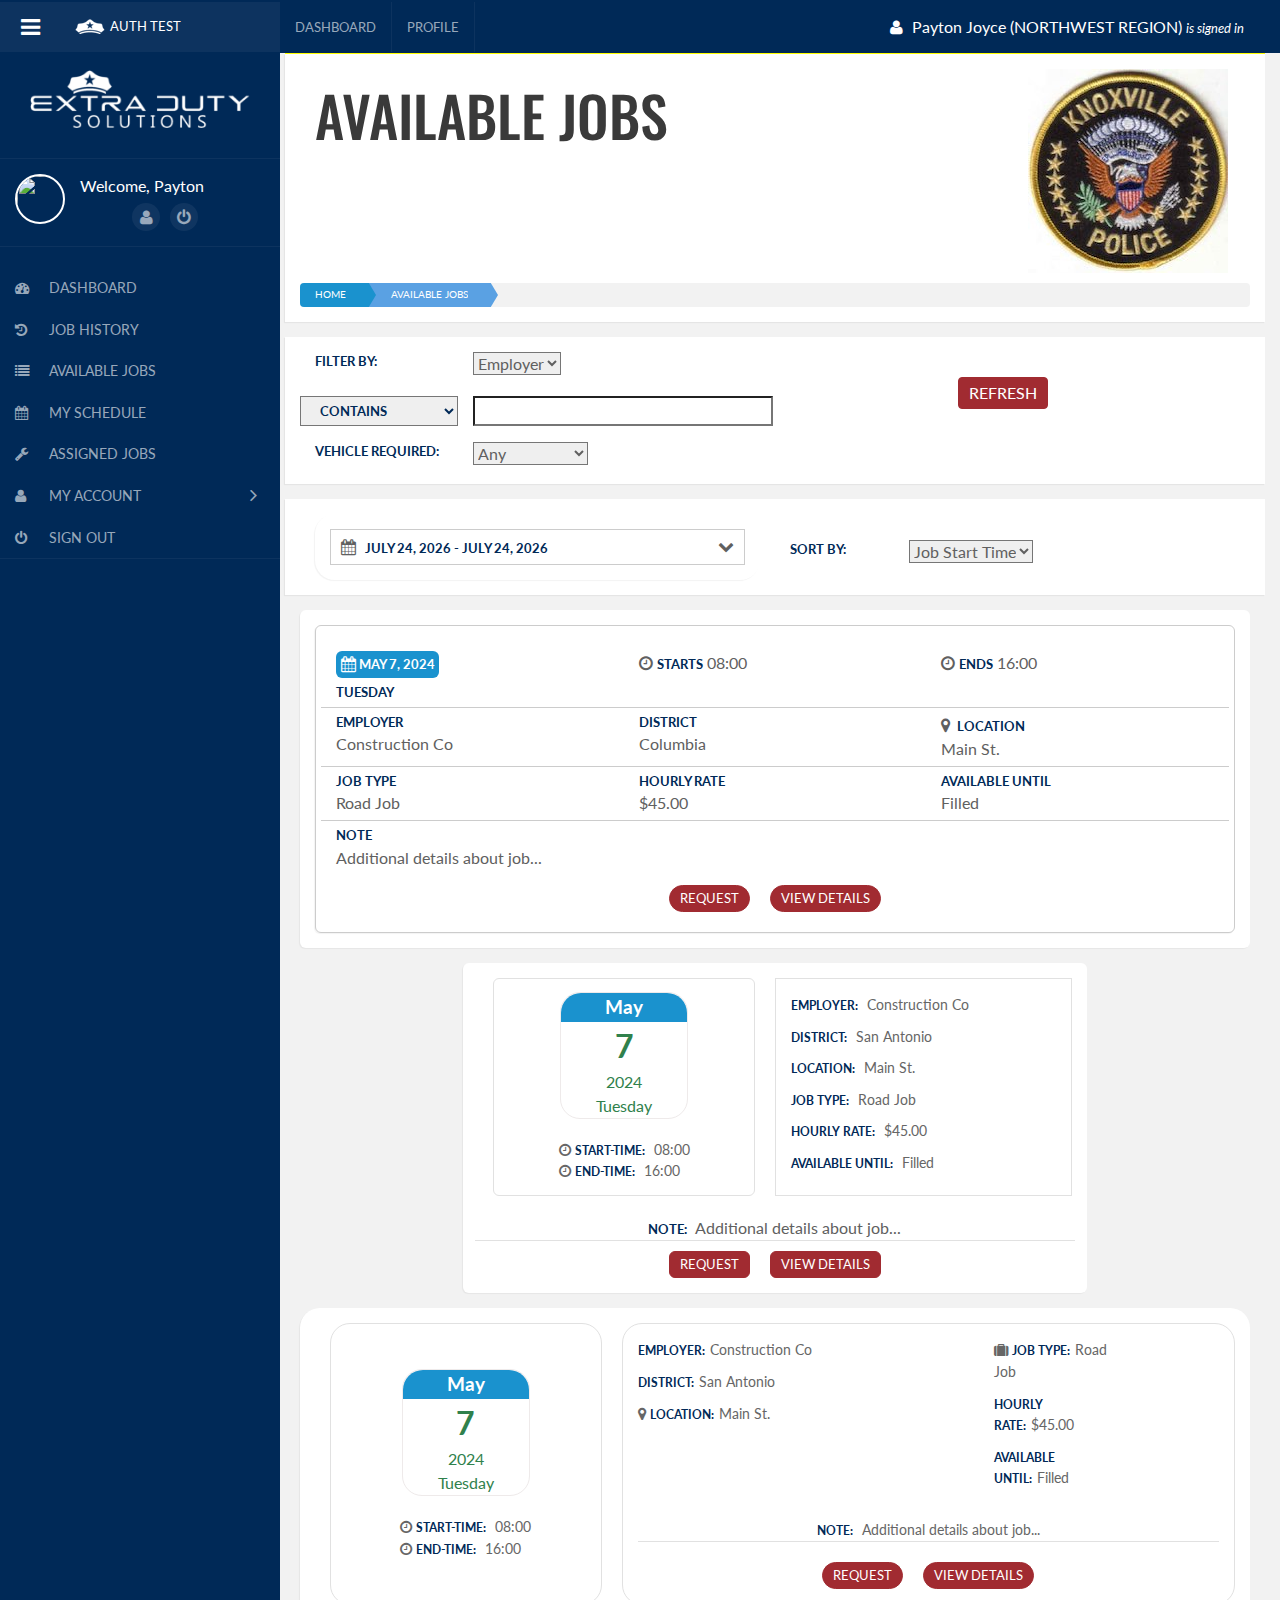
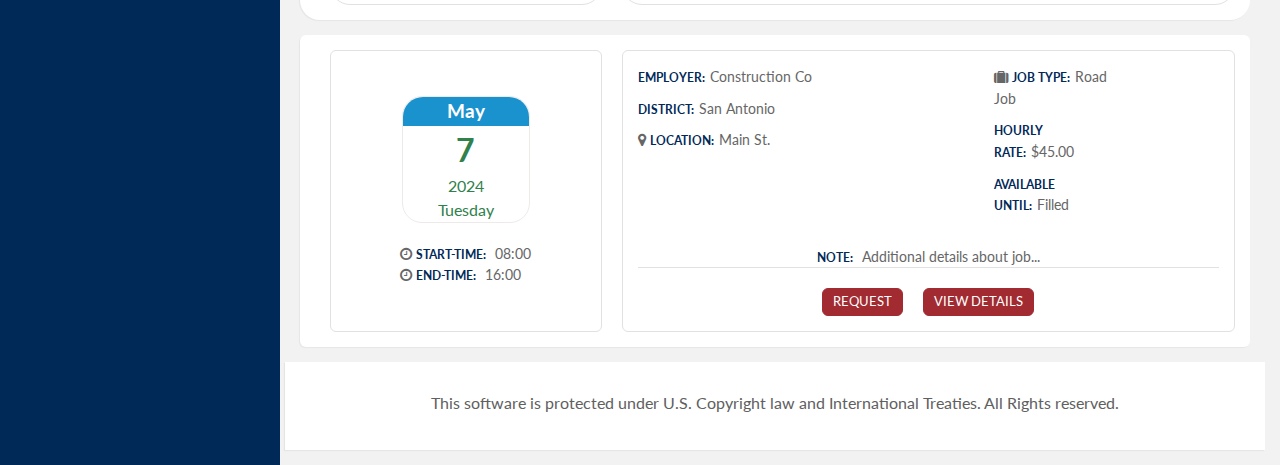
==== jobcards.html @ 0d4e14cc "Availablejobs- Added responsiveness & Oganized styles" ====
<!DOCTYPE html>

<html class="no-js" lang="" xmlns:xlink="http://www.w3.org/1999/xlink"" >
<head id=" Head1">
<title>
    Xtra Duty - Available Jobs
</title><!-- ===========================================================
 ===== Header: Html-Header
 =============================================================== -->
<meta charset="utf-8" />
<meta http-equiv="x-ua-compatible" content="ie=edge,chrome=1" />
<meta name="viewport"
    content="width=device-width, initial-scale=1.0, user-scalable=no, minimum-scale=1.0, maximum-scale=1.0" />
<meta name="description" />
<meta name="author" />

<!--===== favicon.ico in root =====-->
<link rel="icon" href="App_Themes/NewXtraDuty/favicon-32x32.png" />
<!-- <link rel="apple-touch-icon" href="apple-touch-icon.png" /> -->
<!-- <link rel="icon" href="App_Themes/ExtraDuty/img/favicon-32x32.png" type="image/png" /> -->
<!-- <link rel="shortcut icon" href="App_Themes/ExtraDuty/img/favicon-32x32.png" type="image/png" /> -->

<!--===== CSS =====-->
<link href="https://fonts.googleapis.com/css?family=Lato|Open+Sans|Oswald" rel="stylesheet" />
<link rel="stylesheet" href="App_Themes/NewXtraDuty/bootstrap.min.css" />
<link rel="stylesheet" href="App_Themes/NewXtraDuty/font-awesome.min.css" />
<link rel="stylesheet" href="App_Themes/NewXtraDuty/toastr.css" type="text/css" />
<link rel="stylesheet" href="App_Themes/NewXtraDuty/datepicker.css" type="text/css" />
<link rel="stylesheet" href="App_Themes/NewXtraDuty/tempusdominus-bootstrap-4.css" type="text/css" />


<!--===== Modernizr =====-->
<script src="App_Themes/NewXtraDuty/js/modernizr-2.8.3.min.js"></script>
<!--[if lt IE 9]>
    <script src="https://oss.maxcdn.com/html5shiv/3.7.3/html5shiv.min.js"></script>
    <script src="https://oss.maxcdn.com/respond/1.4.2/respond.min.js"></script>
<![endif]-->

<script src="App_Themes/NewXtraDuty/js/min/bootstrap.min.js"></script>
<script src="App_Themes/NewXtraDuty/js/jquery/jquery.2.2.0.min.js"></script>
<script src="App_Themes/NewXtraDuty/js/moment.min.v2.js"></script>
<script type="text/javascript" src="App_Themes/NewXtraDuty/js/tempusdominus-bootstrap-4.min.js"></script>
<!--[if lte IE 9]><script src="App_Themes/NewXtraDuty/js/jquery/jquery.1.8.3.min.js"></script><![endif]-->
<script src="App_Themes/NewXtraDuty/js/jquery/jquery.ui.1.10.4.min.js"></script>

<!-- Notifications -->
<script src="App_Themes/NewXtraDuty/js/toastr.js"></script>
<script src="App_Themes/NewXtraDuty/js/jsShowMessage.js"></script>
<script src="App_Themes/NewXtraDuty/js/linearicons.free.1.0.0.svgembedder.min.js"></script>


<script type="text/javascript">
    var buttonbusy = false;
    function spinSubmit(mybutton, command, argument) {
        if (!buttonbusy) {
            var userAgentVar = navigator.userAgent;
            mywidth = mybutton.getBoundingClientRect().width;
            if (userAgentVar.indexOf("Firefox") > -1)
                mybutton.innerHTML = '<div class="spinner" style="width: ' + (mywidth - 22) + 'px;font-size:x-small;">Busy</div>';
            else
                mybutton.innerHTML = '<div class="spinner" style="width: ' + (mywidth - 22) + 'px"><img src="App_Themes/NewXtraDuty/img/spinner.gif"></div>';
            __doPostBack(command, argument);
        }
    }
    function quietSubmit(mybutton, command, argument) {
        __doPostBack(command, argument);
    }
</script>
<link href="App_Themes/NewXtraDuty/ASPModal.css" type="text/css" rel="stylesheet" />
<link href="App_Themes/NewXtraDuty/bootstrap.min.css" type="text/css" rel="stylesheet" />
<link href="App_Themes/NewXtraDuty/bootstrap-timepicker.min.css" type="text/css" rel="stylesheet" />
<link href="App_Themes/NewXtraDuty/datepicker.css" type="text/css" rel="stylesheet" />
<link href="App_Themes/NewXtraDuty/font-awesome.min.css" type="text/css" rel="stylesheet" />
<link href="App_Themes/NewXtraDuty/ionicons.min.css" type="text/css" rel="stylesheet" />
<link href="App_Themes/NewXtraDuty/style.css" type="text/css" rel="stylesheet" />
<link href="App_Themes/NewXtraDuty/tempusdominus-bootstrap-4.css" type="text/css" rel="stylesheet" />
<link href="App_Themes/NewXtraDuty/tempusdominus-bootstrap-4.min.css" type="text/css" rel="stylesheet" />
<link href="App_Themes/NewXtraDuty/tether.min.css" type="text/css" rel="stylesheet" />
<link href="App_Themes/NewXtraDuty/toastr.css" type="text/css" rel="stylesheet" />
<link href="App_Themes/NewXtraDuty/toastr.min.css" type="text/css" rel="stylesheet" />
<link href="App_Themes/NewXtraDuty/availablejobsStyle.css" type="text/css" rel="stylesheet" />
</head>

<body>
    <form method="post" action="./wfAvailableJobs.aspx" id="form1" class="form-horizontal">
        <div class="aspNetHidden">
            <input type="hidden" name="__EVENTTARGET" id="__EVENTTARGET" value="" />
            <input type="hidden" name="__EVENTARGUMENT" id="__EVENTARGUMENT" value="" />
            <input type="hidden" name="__LASTFOCUS" id="__LASTFOCUS" value="" />
            <input type="hidden" name="__VIEWSTATE" id="__VIEWSTATE"
                value="/[base64]" />
        </div>

        <script type="text/javascript">
            //<![CDATA[
            var theForm = document.forms['form1'];
            if (!theForm) {
                theForm = document.form1;
            }
            function __doPostBack(eventTarget, eventArgument) {
                if (!theForm.onsubmit || (theForm.onsubmit() != false)) {
                    theForm.__EVENTTARGET.value = eventTarget;
                    theForm.__EVENTARGUMENT.value = eventArgument;
                    theForm.submit();
                }
            }
            //]]>
        </script>


        <script
            src="/WebResource.axd?d=IKHVjsufiGtHylPEZSthozdMqdHdgHfzK9O9YmC0iuhmzX2pGq-88GkaSDWoVDyhmQEI8ZtLFnM00kxT0B9qLPPmOSadWj2qmDSrE3Qiww81&amp;t=638369024483918269"
            type="text/javascript"></script>


        <script
            src="/ScriptResource.axd?d=v1bTUxjjmI_d7V_wrOVwUc0YqawQ-G35zyI49o2tNtqCQjXjO66a6Wud41ndFZfNurhL_V9XWb5-pyDJ1TY5mnV5lKjB9mzbhGOg3jlhQwUmFQRi0bxfK_d1S-h4OuUC9lbLsarcIP7ZWE0YzRHavheIH13VR970Gpvci1V6ZjFOO6_Y1iaqN4p5mCb0CjMy0&amp;t=fffffffff055ad03"
            type="text/javascript"></script>
        <script type="text/javascript">
            //<![CDATA[
            if (typeof (Sys) === 'undefined') throw new Error('ASP.NET Ajax client-side framework failed to load.');
            //]]>
        </script>

        <script
            src="/ScriptResource.axd?d=J8BU7e3HIAMud2DcWP8ofcQS0jguNDSq3lEHdmgh13I6YkSFlDb8SMPkQEBDKzvy-nf8bx5-LpPG8_D9A1K3mPjpkXhArEPsyR6S2Rs7UQtvxypNoFoVGuLRpK4xdBGbdvyBQjRowBeblbQZhV-5WTjO30ZM_hxs0YpTm5KldwRJdkCUw8mY1QtlKlLtA-0b0&amp;t=fffffffff055ad03"
            type="text/javascript"></script>
        <div class="aspNetHidden">

            <input type="hidden" name="__VIEWSTATEGENERATOR" id="__VIEWSTATEGENERATOR" value="66FC63DC" />
        </div>
        <script type="text/javascript">
            //<![CDATA[
            Sys.WebForms.PageRequestManager._initialize('ScriptManager1', 'form1', ['tUpdatePanel1', 'UpdatePanel1'], ['HiddenLinkButton', 'HiddenLinkButton'], [], 90, '');
            //]]>
        </script>

        <nav id="navbartop" class="navbar-fixed-top">
            <section id="navbartop-left">
                <div id="navbartop-navlogo">
                    <button id="lg-screen-toggle" class="btn-navbar-top collapse in" data-toggle="collapse">
                        <!-- <i id="sm-caret-left" class="fa fa-caret-left" aria-hidden="true"></i> -->
                        <i class="fa fa-bars" aria-hidden="true"></i>
                        <!-- <i id="sm-caret-right" class="fa fa-caret-right" aria-hidden="true"></i>-->
                    </button>
                    <div id="navbartop-branding">
                        <img src="App_Themes/NewXtraDuty/img/logos/extraduty_icon30x15_wht.png" width="30" height="15">
                        <a class="" href="#0">
                            <span>
                                Auth Test
                            </span>
                        </a>
                    </div>
                </div>
                <div id="navbartop-nav">
                    <ul>
                        <li><a href="./wfOfficerLanding.aspx">Dashboard</a></li>
                        <li><a href="./wfPreferences.aspx">Profile</a></li>
                    </ul>
                </div>
            </section>
            <section id="navbartop-right">
                <button class="btn-navbar-top btn-user">
                    <i class="fa fa-user" aria-hidden="true"></i>
                    <span>
                        Payton Joyce (NORTHWEST REGION)
                        <em>is signed in</em>
                    </span>
                </button>
                <button id="sm-screen-toggle" class="btn-navbar-top btn-toggle collapsed" data-toggle="collapse">
                    <i class="fa fa-bars" aria-hidden="true"></i>
                </button>
                <!--    <button class="btn-navbar-top btn-settings">
        <i class="fa fa-cogs" aria-hidden="true"></i>
    </button>-->
            </section>

        </nav>
        <div id="page-wrapper">
            <aside id="sidebar-wrapper">
                <header id="sidebar-branding" class="sidebar-section">
                    <a href="#0">
                        <img id="imgBranding" class="img-fluid center-block logo"
                            src="App_Themes/NewXtraDuty/img/logos/extraduty_logo258x68_wht.png" />
                    </a>
                </header>
                <section id="sidebar-profile" class="sidebar-section sidebar-profile-section">
                    <div class="profile-details">
                        <img class="img-fluid img-circle" src="http://placehold.it/50x50">
                        <div>
                            <span>Welcome, Payton</span>
                            <ul>
                                <!--            <li><a href="#0"><i class="fa fa-envelope"></i></a></li>-->
                                <li><a href="wfPreferences.aspx"><i class="fa fa-user"></i></a></li>
                                <!--            <li><a href="#0"><i class="fa fa-cog"></i></a></li>-->
                                <li><a href="wfSignOut.aspx"><i class="fa fa-power-off"></i></a></li>
                            </ul>
                        </div>
                    </div>

                </section>

                <section id="sidebar-nav" class="sidebar-section">

                    <ul>
                        <li><a href="wfOfficerLanding.aspx"><i class="fa fa-dashboard"></i><span> Dashboard</span></a>
                        </li>
                        <li><a href="wfMyHistory.aspx"><i class="fa fa-history"></i><span> Job History</span></a></li>
                        <li><a href="wfAvailableJobs.aspx"><i class="fa fa-list"></i><span> Available Jobs</span></a>
                        </li>
                        <li><a href="wfMyCalendar.aspx"><i class="fa fa-calendar"></i><span> My Schedule</span></a></li>
                        <li><a href="wfAssignedJobs.aspx"><i class="fa fa-wrench"></i><span> Assigned Jobs</span></a>
                        </li>
                        <li class="collapsed" data-toggle="collapse" data-target="#myaccountmenu"><a href="#0"><i
                                    class="fa fa-user"></i><span> My Account</span><i class="fa fa-angle-right"></i></a>
                        </li>
                        <ul class="sub-menu collapse" id="myaccountmenu">
                            <li><a href="wfPreferences.aspx">Edit Profile</a></li>
                            <li><a href="wfPassword.aspx">Change Password</a></li>
                        </ul>
                        <li><a href="wfSignOut.aspx"><i class="fa fa-power-off"></i><span> Sign Out</span></a></li>
                    </ul>
                </section>

                <footer id="sidebar-footer" class="sidebar-section">
                </footer>
            </aside>

    <section id="content-wrapper">
        <div class="container-fluid">
            <div class="row">
            <div class="col-lg-12">
            <header class="container-fluid">
    <div class="row col-xs-12 user-alert">

      </div>    <div class="row">
        <div class="col-xs-12 card-admin card-pagetitle">
        <div class="row col-xs-12">
            <H1 class="col-xs-12 col-md-7 col-lg-9">Available Jobs</H1>
            <img class="col-xs-12 col-md-4 col-lg-2" style="margin-top: -15px;margin-bottom:10px;width:auto;height:100%;" src="/App_Themes/NewXtraDuty/img/KnoxvilleLogoXDan.jpeg">
        </div>            <ul class="breadcrumb">
                <li class="completed"><a href="wfOfficerLanding.aspx">Home</a></li>
                <li class="active"><a href="wfAvailableJobs.aspx">Available Jobs</a></li>
             </ul>
         </div>
    </div>
</header>

            <main class="container-fluid">
                <div class="row card-admin">
         		    <div class="col-xs-12 col-md-8">
                        <fieldset class="row form-group">
                            <label class="col-sm-3 control-label" for="ddFilterBy">Filter By:</label>
                            <div class="col-sm-9">
                                <select name="ddFilterBy" onchange="javascript:setTimeout(&#39;__doPostBack(\&#39;ddFilterBy\&#39;,\&#39;\&#39;)&#39;, 0)" id="ddFilterBy">
	<option selected="selected" value="Employer">Employer</option>
	<option value="Location">Location</option>
	<option value="Job Type">Job Type</option>
	<option value="Division">Division</option>

</select>
                            </div>
                        </fieldset>                            
                        <fieldset class="row form-group">
                            <select name="ddContainsNotContains" id="ddContainsNotContains" class="col-sm-3 control-label" style="color:#002957;font-size: .8em;font-weight: bold;text-transform: uppercase;">
	<option selected="selected" value="Contains">Contains</option>
	<option value="Does Not Contain">Does Not Contain</option>

</select>
                            <div class="col-sm-9">
                            <input name="txtFilter" type="text" id="txtFilter" />
                            
                            
                            </div>
                        </fieldset>
                         <fieldset class="row form-group">
                            <label class="col-sm-3 control-label" for="ddlVehicleRequired">Vehicle Required:</label>
                            <div class="col-sm-9">
                                <select name="ddlVehicleRequired" onchange="javascript:setTimeout(&#39;__doPostBack(\&#39;ddlVehicleRequired\&#39;,\&#39;\&#39;)&#39;, 0)" id="ddlVehicleRequired">
	<option selected="selected" value="Any">Any</option>
	<option value="Required">Required</option>
	<option value="Not Required">Not Required</option>

</select>
                            </div>
                        </fieldset>                            
                   </div>
                   <div class="col-xs-12 col-md-4">
       		           <div class="card-block">
                           <button id="btnRefresh" class="btn btn-primary btn-sm btn-right" type="button" style="font-size:medium;" onclick="spinSubmit(this,&#39;btnRefresh&#39;,&#39;&#39;)">Refresh</button>
                       </div>
                   </div>
                </div>
	            <div class="row card-admin">
		            <div class="col-xs-12 col-lg-6">
    		            <div class="card-admin card-bsdatepicker">
                            <div id="reportrange" class="reportrange">
                                <i class="fa fa-calendar" aria-hidden="true"></i>
                                <span class="daterange-display"></span>
                                <i class="fa fa-chevron-down" aria-hidden="true"></i>
                            </div>
                        </div>
                    </div>
                    <div class="col-xs-12 col-lg-6" style="margin-top:26px">
                         <fieldset class="row form-group">
                            <label class="col-sm-3 control-label" for="ddlSortBy">Sort By:</label>
                            <div class="col-sm-9">
                                <select name="ddlSortBy" onchange="javascript:setTimeout(&#39;__doPostBack(\&#39;ddlSortBy\&#39;,\&#39;\&#39;)&#39;, 0)" id="ddlSortBy">
	<option selected="selected" value="Job Start Time">Job Start Time</option>
	<option value="Employer">Employer</option>
	<option value="Location">Location</option>
	<option value="Pay Rate">Pay Rate</option>

</select>
                            </div>
                        </fieldset>                            
                    </div>
		            
                </div>
               <div id="UpdatePanel1">


         
<!-- First option here -->
<div class="row" ID="divJobID9229">
    <div class="col-xs-12">
        <div class="card-admin rounded main-container">
            <div class="card-admin result-item white-bg rounded">
                <div class="row result-details rounded">
                    <section class="col-xs-4 result-date" style="display: flex;
                    flex-direction: column;
                    align-items: flex-start; ">
                        <div class="result-date-box rounded" style="display: flex; align-items: center; padding-left: 5px">
                            <i class="fa fa-calendar" style="margin-right: 3px;"></i>
                            <span class="rs-month" style="color: white;">May 7, 2024</span>
                        </div>
                        <span class="rs-week">Tuesday</span> 
                     
                    </section>
                    <section class="col-xs-4 result-time">
                      
                        <div><i class="fa fa-clock-o" style="margin-right: 4px;"></i><span
                                style="margin-right:4px;">Starts</span>08:00</div>

                    </section>
                    <section class="col-xs-4 result-time">
                     
                        <div><i class="fa fa-clock-o" style="margin-right: 4px;"></i><span
                                style="margin-right:4px;">Ends</span>16:00</div>
                    </section>
   
                    <section class="col-xs-4 result-info">
                        <div><span>Employer</span>Construction Co</div>

                    </section>
                    <section class="col-xs-4 result-info">
                        <div><span>District</span>Columbia</div>
                    </section>
                    <section class="col-xs-4 result-time">
                        <div><i class="fa fa-map-marker" style="margin-right: 4px;"></i><span> Location </span> </div>
                        Main St.
                    </section>

                    <section class="col-xs-4 result-info">
                        <div><span>Job Type</span>Road Job</div>

                    </section>
                    <section class="col-xs-4 result-info">

                        <div><span>Hourly Rate</span>$45.00</div>

                    </section>
                    <section class="col-xs-4 result-info">

                        <div><span>Available Until</span>Filled</div>

                    </section>

                    <section class="col-xs-6 result-notes">

                        <div><span>Note</span> Additional details about job...</div>
                    </section>

                    <section class="col-xs-12 button-placement">
                        <section>
                            <button class="btn btn-primary btn-sm btn-left rounded-border " type="button" runat="server"
                                onclick="spinSubmit(this,'btnRequest','9229')">Request</button>
                        </section>
                        <section>
                            <button class="btn btn-primary btn-sm btn-right rounded-border" type="button" runat="server"
                                onclick="spinSubmit(this,'btnShowDetails','9229')">View Details</button>
                        </section>
                    </section>
                </div>
            </div>
        </div>
    </div>
</div> 

<!-- Second option here  -->
  <div class="row" id="divJobID9315">
    <div class="col-xs-8 container ">
        <div class="card-admin rounded"> 
            <div class="row  timing-employer-container rounded">
               
                <div class="col-md-6 date-time-container">
                    <div class="date-time-section rounded">
                        <div class="calendar-box ">
                            <div class="rs-month-new"><strong>May</strong></div>
                            <div class="rs-day-new">7</div>
                            <div class="rs-year-new">2024</div>
                            <div class="rs-week-new">Tuesday</div>
                        </div>
                        <div class="time-box">
                            <div><i class="fa fa-clock-o" style="margin-right: 4px;"></i><span>Start-time:</span> 08:00</div>
                            <div><i class="fa fa-clock-o" style="margin-right: 4px;"></i><span>End-time:</span> 16:00</div>
                        </div>
                    </div>
                </div>
       
                <div class="col-md-6 employer-info">
                    <div class="rounded">
                        <div><span>Employer:</span> Construction Co</div>
                        <div><span>District:</span> San Antonio </div>
                        <div><span>Location:</span> Main St.</div>
                        <div><span>Job Type:</span> Road Job</div>
                        <div><span>Hourly Rate:</span> $45.00</div>
                        <div><span>Available Until:</span> Filled</div>
                    </div>
                </div>
                </div>
              
                <div class="row">
                    <div class="col-12">
                        <div class="note-section">
                            <div><span>Note:</span> Additional details about job...</div>
                        </div>
                        <section class="col-xs-12 col-sm-12 col-lg-12 col-xl-4 button-placement">
                            <section>
                                <button class="btn btn-primary btn-sm btn-left rounded"
                                        type="button" runat="server" onclick="spinSubmit(this,'btnRequest','9401')" >Request</button>
                            </section>
                            <section>
                                <button class="btn btn-primary btn-sm btn-right rounded"
                                        type="button" runat="server" onclick="spinSubmit(this,'btnShowDetails','9401')" >View Details</button>
                            </section>
                        </section>
                    </div>
                </div>

            </div>
        </div>
    </div>


<!-- Third option here -->
                                        <div class="row" id="divJobID9315">
                                            <div class="col-xs-12">
                                                <div class="card-admin rounded-border">
                                                    <div class="row timing-employer-container rounded-border">
                                                        <!-- Left Section for Date and Time -->
                                                        <div class="col-md-4 date-time-container">
                                                            <div class="date-time-section rounded-border">
                                                                <div class="calendar-box ">
                                                                    <div class="rs-month-new"><strong>May</strong></div>
                                                                    <div class="rs-day-new">7</div>
                                                                    <div class="rs-year-new">2024</div>
                                                                    <div class="rs-week-new">Tuesday</div>
                                                                </div>
                                                                <div class="time-box">
                                                                    <div><i class="fa fa-clock-o"
                                                                            style="margin-right: 4px;"></i><span>Start-time:</span>
                                                                        08:00</div>
                                                                    <div><i class="fa fa-clock-o"
                                                                            style="margin-right: 4px;"></i><span>End-time:</span>
                                                                        16:00</div>
                                                                </div>
                                                            </div>
                                                        </div>
                                                        <!-- Right Section for Employer Information -->
                                                        <div class="col-md-8 employer-info rounded-border">
                                                            <div class="row">
                                                                <section class="col-md-7 result-info">
                                                                    <div><span>Employer:</span>Construction Co</div>
                                                                    <div><span>District:</span>San Antonio</div>
                                                                    <div><i class="fa fa-map-marker"
                                                                            style="margin-right: 4px;"></i><span>Location:</span>Main
                                                                        St.</div>
                                                                </section>
                                                                <section class="col-md-3 result-info">
                                                                    <div><i class="fa fa-suitcase"
                                                                            style="margin-right: 4px;"></i><span>Job
                                                                            Type:</span>Road Job</div>
                                                                    <div><span>Hourly Rate:</span>$45.00</div>
                                                                    <div><span>Available Until:</span>Filled</div>
                                                                </section>
                                                            </div>
                                                            <div class="note-section">
                                                                <div><span>Note:</span> Additional details about job...
                                                                </div>
                                                            </div>
                                                            <section
                                                                class="col-xs-12 col-sm-12 col-lg-12 col-xl-4 button-placement">
                                                                <section>
                                                                    <button
                                                                        class="btn btn-primary btn-sm btn-left rounded-border"
                                                                        type="button" runat="server"
                                                                        onclick="spinSubmit(this,'btnRequest','9401')">Request</button>
                                                                </section>
                                                                <section>
                                                                    <button
                                                                        class="btn btn-primary btn-sm btn-right rounded-border"
                                                                        type="button" runat="server"
                                                                        onclick="spinSubmit(this,'btnShowDetails','9401')">View
                                                                        Details</button>
                                                                </section>
                                                            </section>

                                                        </div>
                                                    </div>


                                                </div>
                                            </div>
                                        </div>

<!-- Third option here with bootstrap rounded  -->
                                        <div class="row" id="divJobID9315">
    <div class="col-xs-12 container ">
        <div class="card-admin rounded">
            <div class="row timing-employer-container rounded">
                
                <div class="col-md-4 date-time-container">
                    <div class="date-time-section rounded">
                        <div class="calendar-box ">
                            <div class="rs-month-new"><strong>May</strong></div>
                            <div class="rs-day-new">7</div>
                            <div class="rs-year-new">2024</div>
                            <div class="rs-week-new">Tuesday</div>
                        </div>
                        <div class="time-box">
                            <div><i class="fa fa-clock-o" style="margin-right: 4px;"></i><span>Start-time:</span> 08:00</div>
                            <div><i class="fa fa-clock-o" style="margin-right: 4px;"></i><span>End-time:</span> 16:00</div>
                        </div>
                    </div>
                </div>
              
                <div class="col-md-8 employer-info rounded">
                    <div class="row">
                    <section class="col-md-7 result-info">
                        <div><span>Employer:</span>Construction Co</div>
                        <div><span>District:</span>San Antonio</div>
                        <div><i class="fa fa-map-marker" style="margin-right: 4px;"></i><span>Location:</span>Main St.</div>
                    </section>
                    <section class="col-md-3 result-info">
                        <div><i class="fa fa-suitcase" style="margin-right: 4px;"></i><span>Job Type:</span>Road Job</div>
                        <div><span>Hourly Rate:</span>$45.00</div>
                        <div><span>Available Until:</span>Filled</div>            
                    </section>
                </div>
                    <div class="note-section">
                        <div><span>Note:</span> Additional details about job...</div>
                    </div>
                    <section class="col-xs-12 col-sm-12 col-lg-12 col-xl-4 button-placement">
                        <section>
                            <button class="btn btn-primary btn-sm btn-left rounded"
                                    type="button" runat="server" onclick="spinSubmit(this,'btnRequest','9401')" >Request</button>
                        </section>
                        <section>
                            <button class="btn btn-primary btn-sm btn-right rounded"
                                    type="button" runat="server" onclick="spinSubmit(this,'btnShowDetails','9401')" >View Details</button>
                        </section>
                    </section>

                </div>
                </div>
        

            </div>
        </div>
    </div>
                                    </div>
                                    </div>

		
                                    <input type="hidden" name="hfStartDate" id="hfStartDate" value="05/07/2024" />
                                    <input type="hidden" name="hfEndDate" id="hfEndDate" value="05/07/2024" />

                                </div>

                                <a id="HiddenLinkButton"
                                    href="javascript:__doPostBack(&#39;HiddenLinkButton&#39;,&#39;&#39;)"
                                    style="display:none;"></a>
                            </main>
                            <footer class="container-fluid">
                                <div class="row card-admin">
                                    <div class="col-xs-12">
                                        <div class="card-block">
                                            <div class="footertitle">
                                                <center>
                                                    <p>This software is protected under U.S. Copyright law and
                                                        International
                                                        Treaties. All Rights reserved.
                                                        <p />
                                                </center>
                                            </div>
                                        </div>
                                    </div>
                                </div>
                            </footer>

                        </div>
                    </div>
                </div>
            </section>
        </div>
        <input type="hidden" name="hfBookMark" id="hfBookMark" />
    </form>

    <script src="App_Themes/NewXtraDuty/js/tether.min.js"></script>
    <script src="App_Themes/NewXtraDuty/js/bootstrap4/bootstrap.4.0.0.min.js"></script>

    <!--<script src="App_Themes/NewXtraDuty/js/moment.min.js"></script>-->
    <script src="App_Themes/NewXtraDuty/js/daterangepicker.js"></script>
    <script src="App_Themes/NewXtraDuty/js/btstrp-datepicker.js"></script>
    <script src="App_Themes/NewXtraDuty/js/btstrp-slider-setpriority.js"></script>

    <script src="App_Themes/NewXtraDuty/js/Chart.bundle.min.js"></script>
    <script src="App_Themes/NewXtraDuty/js/Chart.global.settings.js"></script>

    <script src="App_Themes/NewXtraDuty/js/smoke.min.js"></script>
    <!--<script src="App_Themes/NewXtraDuty/js/smoke.init.js"></script>-->

    <!--<script src="App_Themes/NewXtraDuty/js/range-slider.js"></script>-->

    <script src="App_Themes/NewXtraDuty/js/plugins.js"></script>
    <script src="App_Themes/NewXtraDuty/js/App.js"></script>

    <script src="App_Themes/NewXtraDuty/js/ie10-viewport-bug-workaround.js"></script>

    <script type="text/javascript">
        $(function () {
            function cb(start, end) {
                $('#reportrange span').html(start.format('MMM. D, YYYY') + ' - ' + end.format('MMM. D, YYYY'));
                $get('hfStartDate').value = start.format('MM/DD/YYYY');
                $get('hfEndDate').value = end.format('MM/DD/YYYY');
                __doPostBack("HiddenLinkButton", "");
            }

            cb(moment($get('hfStartDate').value, "MM/DD/YYYY"), moment($get('hfEndDate').value, "MM/DD/YYYY"));

            $('#reportrange').daterangepicker({
                ranges: {
                    'Today': [moment(), moment()],
                    'Tomorrow': [moment().add(1, 'days'), moment().add(1, 'days')],
                    'Next Week': [moment().add(0, 'days'), moment().add(6, 'days')],
                    'Next 4 Weeks': [moment(), moment().add(27, 'days')],
                    'This Month': [moment().startOf('month'), moment().endOf('month')],
                    'Next Month': [moment().add(1, 'months').startOf('month'), moment().add(1, 'month').endOf('month')],
                    'Next 3 Months': [moment(), moment().add(3, 'months')]
                }
            }, cb);

        });
        var bmark = $get('hfBookMark').value;
        var el = document.getElementById(bmark);
        if (el != null) {
            el.scrollIntoView();
        }

    </script>
</body>

</html>
---- App_Themes/NewXtraDuty/toastr.css ----
.toast-title {
  font-weight: bold;
}
.toast-message {
  -ms-word-wrap: break-word;
  word-wrap: break-word;
}
.toast-message a,
.toast-message label {
  color: #FFFFFF;
}
.toast-message a:hover {
  color: #CCCCCC;
  text-decoration: none;
}
.toast-close-button {
  position: relative;
  right: -0.3em;
  top: -0.3em;
  float: right;
  font-size: 20px;
  font-weight: bold;
  color: #FFFFFF;
  -webkit-text-shadow: 0 1px 0 #ffffff;
  text-shadow: 0 1px 0 #ffffff;
  opacity: 0.8;
  -ms-filter: progid:DXImageTransform.Microsoft.Alpha(Opacity=80);
  filter: alpha(opacity=80);
  line-height: 1;
}
.toast-close-button:hover,
.toast-close-button:focus {
  color: #000000;
  text-decoration: none;
  cursor: pointer;
  opacity: 0.4;
  -ms-filter: progid:DXImageTransform.Microsoft.Alpha(Opacity=40);
  filter: alpha(opacity=40);
}
.rtl .toast-close-button {
  left: -0.3em;
  float: left;
  right: 0.3em;
}
/*Additional properties for button version
 iOS requires the button element instead of an anchor tag.
 If you want the anchor version, it requires `href="#"`.*/
button.toast-close-button {
  padding: 0;
  cursor: pointer;
  background: transparent;
  border: 0;
  -webkit-appearance: none;
}
.toast-top-center {
  top: 0;
  right: 0;
  width: 100%;
}
.toast-bottom-center {
  bottom: 0;
  right: 0;
  width: 100%;
}
.toast-top-full-width {
  top: 0;
  right: 0;
  width: 100%;
}
.toast-bottom-full-width {
  bottom: 0;
  right: 0;
  width: 100%;
}
.toast-top-left {
  top: 12px;
  left: 12px;
}
.toast-top-right {
  top: 12px;
  right: 12px;
}
.toast-bottom-right {
  right: 12px;
  bottom: 12px;
}
.toast-bottom-left {
  bottom: 12px;
  left: 12px;
}
#toast-container {
  position: fixed;
  z-index: 999999;
  pointer-events: none;
  /*overrides*/
}
#toast-container * {
  -moz-box-sizing: border-box;
  -webkit-box-sizing: border-box;
  box-sizing: border-box;
}
#toast-container > div {
  position: relative;
  pointer-events: auto;
  overflow: hidden;
  margin: 0 0 6px;
  padding: 15px 15px 15px 50px;
  width: 300px;
  -moz-border-radius: 3px 3px 3px 3px;
  -webkit-border-radius: 3px 3px 3px 3px;
  border-radius: 3px 3px 3px 3px;
  background-position: 15px center;
  background-repeat: no-repeat;
  -moz-box-shadow: 0 0 12px #999999;
  -webkit-box-shadow: 0 0 12px #999999;
  box-shadow: 0 0 12px #999999;
  color: #FFFFFF;
  opacity: 0.8;
  -ms-filter: progid:DXImageTransform.Microsoft.Alpha(Opacity=80);
  filter: alpha(opacity=80);
}
#toast-container > div.rtl {
  direction: rtl;
  padding: 15px 50px 15px 15px;
  background-position: right 15px center;
}
#toast-container > div:hover {
  -moz-box-shadow: 0 0 12px #000000;
  -webkit-box-shadow: 0 0 12px #000000;
  box-shadow: 0 0 12px #000000;
  opacity: 1;
  -ms-filter: progid:DXImageTransform.Microsoft.Alpha(Opacity=100);
  filter: alpha(opacity=100);
  cursor: pointer;
}
#toast-container > .toast-info {
  background-image: url("[data-uri]") !important;
}
#toast-container > .toast-error {
  background-image: url("[data-uri]") !important;
}
#toast-container > .toast-success {
  background-image: url("[data-uri]") !important;
}
#toast-container > .toast-warning {
  background-image: url("[data-uri]") !important;
}
#toast-container.toast-top-center > div,
#toast-container.toast-bottom-center > div {
  width: 300px;
  margin-left: auto;
  margin-right: auto;
}
#toast-container.toast-top-full-width > div,
#toast-container.toast-bottom-full-width > div {
  width: 96%;
  margin-left: auto;
  margin-right: auto;
}
.toast {
  background-color: #030303;
}
.toast-success {
  background-color: #51A351;
}
.toast-error {
  background-color: #BD362F;
}
.toast-info {
  background-color: #2F96B4;
}
.toast-warning {
  background-color: #F89406;
}
.toast-progress {
  position: absolute;
  left: 0;
  bottom: 0;
  height: 4px;
  background-color: #000000;
  opacity: 0.4;
  -ms-filter: progid:DXImageTransform.Microsoft.Alpha(Opacity=40);
  filter: alpha(opacity=40);
}
/*Responsive Design*/
@media all and (max-width: 240px) {
  #toast-container > div {
    padding: 8px 8px 8px 50px;
    width: 11em;
  }
  #toast-container > div.rtl {
    padding: 8px 50px 8px 8px;
  }
  #toast-container .toast-close-button {
    right: -0.2em;
    top: -0.2em;
  }
  #toast-container .rtl .toast-close-button {
    left: -0.2em;
    right: 0.2em;
  }
}
@media all and (min-width: 241px) and (max-width: 480px) {
  #toast-container > div {
    padding: 8px 8px 8px 50px;
    width: 18em;
  }
  #toast-container > div.rtl {
    padding: 8px 50px 8px 8px;
  }
  #toast-container .toast-close-button {
    right: -0.2em;
    top: -0.2em;
  }
  #toast-container .rtl .toast-close-button {
    left: -0.2em;
    right: 0.2em;
  }
}
@media all and (min-width: 481px) and (max-width: 768px) {
  #toast-container > div {
    padding: 15px 15px 15px 50px;
    width: 25em;
  }
  #toast-container > div.rtl {
    padding: 15px 50px 15px 15px;
  }
}
---- App_Themes/NewXtraDuty/datepicker.css ----
.datepicker {
  padding: 4px;
  -webkit-border-radius: 4px;
  -moz-border-radius: 4px;
  border-radius: 4px;
  direction: ltr;
}
.datepicker-inline {
  width: 220px;
}
.datepicker-rtl {
  direction: rtl;
}
.datepicker-rtl.dropdown-menu {
  left: auto;
}
.datepicker-rtl table tr td span {
  float: right;
}
.datepicker-dropdown {
  top: 0;
  left: 0;
}
.datepicker-dropdown:before {
  content: '';
  display: inline-block;
  border-left: 7px solid transparent;
  border-right: 7px solid transparent;
  border-bottom: 7px solid #999;
  border-top: 0;
  border-bottom-color: rgba(0, 0, 0, 0.2);
  position: absolute;
}
.datepicker-dropdown:after {
  content: '';
  display: inline-block;
  border-left: 6px solid transparent;
  border-right: 6px solid transparent;
  border-bottom: 6px solid #fff;
  border-top: 0;
  position: absolute;
}
.datepicker-dropdown.datepicker-orient-left:before {
  left: 6px;
}
.datepicker-dropdown.datepicker-orient-left:after {
  left: 7px;
}
.datepicker-dropdown.datepicker-orient-right:before {
  right: 6px;
}
.datepicker-dropdown.datepicker-orient-right:after {
  right: 7px;
}
.datepicker-dropdown.datepicker-orient-bottom:before {
  top: -7px;
}
.datepicker-dropdown.datepicker-orient-bottom:after {
  top: -6px;
}
.datepicker-dropdown.datepicker-orient-top:before {
  bottom: -7px;
  border-bottom: 0;
  border-top: 7px solid #999;
}
.datepicker-dropdown.datepicker-orient-top:after {
  bottom: -6px;
  border-bottom: 0;
  border-top: 6px solid #fff;
}
.datepicker table {
  margin: 0;
  -webkit-touch-callout: none;
  -webkit-user-select: none;
  -khtml-user-select: none;
  -moz-user-select: none;
  -ms-user-select: none;
  user-select: none;
}
.datepicker td,
.datepicker th {
  text-align: center;
  width: 20px;
  height: 20px;
  -webkit-border-radius: 4px;
  -moz-border-radius: 4px;
  border-radius: 4px;
  border: none;
}
.table-striped .datepicker table tr td,
.table-striped .datepicker table tr th {
  background-color: transparent;
}
.datepicker table tr td.day:hover,
.datepicker table tr td.day.focused {
  background: #eee;
  cursor: pointer;
}
.datepicker table tr td.old,
.datepicker table tr td.new {
  color: #999;
}
.datepicker table tr td.disabled,
.datepicker table tr td.disabled:hover {
  background: none;
  color: #999;
  cursor: default;
}
.datepicker table tr td.highlighted {
  background: #d9edf7;
  border-radius: 0;
}
.datepicker table tr td.today,
.datepicker table tr td.today:hover,
.datepicker table tr td.today.disabled,
.datepicker table tr td.today.disabled:hover {
  background-color: #fde19a;
  background-image: -moz-linear-gradient(to bottom, #fdd49a, #fdf59a);
  background-image: -ms-linear-gradient(to bottom, #fdd49a, #fdf59a);
  background-image: -webkit-gradient(linear, 0 0, 0 100%, from(#fdd49a), to(#fdf59a));
  background-image: -webkit-linear-gradient(to bottom, #fdd49a, #fdf59a);
  background-image: -o-linear-gradient(to bottom, #fdd49a, #fdf59a);
  background-image: linear-gradient(to bottom, #fdd49a, #fdf59a);
  background-repeat: repeat-x;
  filter: progid:DXImageTransform.Microsoft.gradient(startColorstr='#fdd49a', endColorstr='#fdf59a', GradientType=0);
  border-color: #fdf59a #fdf59a #fbed50;
  border-color: rgba(0, 0, 0, 0.1) rgba(0, 0, 0, 0.1) rgba(0, 0, 0, 0.25);
  filter: progid:DXImageTransform.Microsoft.gradient(enabled=false);
  color: #000;
}
.datepicker table tr td.today:hover,
.datepicker table tr td.today:hover:hover,
.datepicker table tr td.today.disabled:hover,
.datepicker table tr td.today.disabled:hover:hover,
.datepicker table tr td.today:active,
.datepicker table tr td.today:hover:active,
.datepicker table tr td.today.disabled:active,
.datepicker table tr td.today.disabled:hover:active,
.datepicker table tr td.today.active,
.datepicker table tr td.today:hover.active,
.datepicker table tr td.today.disabled.active,
.datepicker table tr td.today.disabled:hover.active,
.datepicker table tr td.today.disabled,
.datepicker table tr td.today:hover.disabled,
.datepicker table tr td.today.disabled.disabled,
.datepicker table tr td.today.disabled:hover.disabled,
.datepicker table tr td.today[disabled],
.datepicker table tr td.today:hover[disabled],
.datepicker table tr td.today.disabled[disabled],
.datepicker table tr td.today.disabled:hover[disabled] {
  background-color: #fdf59a;
}
.datepicker table tr td.today:active,
.datepicker table tr td.today:hover:active,
.datepicker table tr td.today.disabled:active,
.datepicker table tr td.today.disabled:hover:active,
.datepicker table tr td.today.active,
.datepicker table tr td.today:hover.active,
.datepicker table tr td.today.disabled.active,
.datepicker table tr td.today.disabled:hover.active {
  background-color: #fbf069 \9;
}
.datepicker table tr td.today:hover:hover {
  color: #000;
}
.datepicker table tr td.today.active:hover {
  color: #fff;
}
.datepicker table tr td.range,
.datepicker table tr td.range:hover,
.datepicker table tr td.range.disabled,
.datepicker table tr td.range.disabled:hover {
  background: #eee;
  -webkit-border-radius: 0;
  -moz-border-radius: 0;
  border-radius: 0;
}
.datepicker table tr td.range.today,
.datepicker table tr td.range.today:hover,
.datepicker table tr td.range.today.disabled,
.datepicker table tr td.range.today.disabled:hover {
  background-color: #f3d17a;
  background-image: -moz-linear-gradient(to bottom, #f3c17a, #f3e97a);
  background-image: -ms-linear-gradient(to bottom, #f3c17a, #f3e97a);
  background-image: -webkit-gradient(linear, 0 0, 0 100%, from(#f3c17a), to(#f3e97a));
  background-image: -webkit-linear-gradient(to bottom, #f3c17a, #f3e97a);
  background-image: -o-linear-gradient(to bottom, #f3c17a, #f3e97a);
  background-image: linear-gradient(to bottom, #f3c17a, #f3e97a);
  background-repeat: repeat-x;
  filter: progid:DXImageTransform.Microsoft.gradient(startColorstr='#f3c17a', endColorstr='#f3e97a', GradientType=0);
  border-color: #f3e97a #f3e97a #edde34;
  border-color: rgba(0, 0, 0, 0.1) rgba(0, 0, 0, 0.1) rgba(0, 0, 0, 0.25);
  filter: progid:DXImageTransform.Microsoft.gradient(enabled=false);
  -webkit-border-radius: 0;
  -moz-border-radius: 0;
  border-radius: 0;
}
.datepicker table tr td.range.today:hover,
.datepicker table tr td.range.today:hover:hover,
.datepicker table tr td.range.today.disabled:hover,
.datepicker table tr td.range.today.disabled:hover:hover,
.datepicker table tr td.range.today:active,
.datepicker table tr td.range.today:hover:active,
.datepicker table tr td.range.today.disabled:active,
.datepicker table tr td.range.today.disabled:hover:active,
.datepicker table tr td.range.today.active,
.datepicker table tr td.range.today:hover.active,
.datepicker table tr td.range.today.disabled.active,
.datepicker table tr td.range.today.disabled:hover.active,
.datepicker table tr td.range.today.disabled,
.datepicker table tr td.range.today:hover.disabled,
.datepicker table tr td.range.today.disabled.disabled,
.datepicker table tr td.range.today.disabled:hover.disabled,
.datepicker table tr td.range.today[disabled],
.datepicker table tr td.range.today:hover[disabled],
.datepicker table tr td.range.today.disabled[disabled],
.datepicker table tr td.range.today.disabled:hover[disabled] {
  background-color: #f3e97a;
}
.datepicker table tr td.range.today:active,
.datepicker table tr td.range.today:hover:active,
.datepicker table tr td.range.today.disabled:active,
.datepicker table tr td.range.today.disabled:hover:active,
.datepicker table tr td.range.today.active,
.datepicker table tr td.range.today:hover.active,
.datepicker table tr td.range.today.disabled.active,
.datepicker table tr td.range.today.disabled:hover.active {
  background-color: #efe24b \9;
}
.datepicker table tr td.selected,
.datepicker table tr td.selected:hover,
.datepicker table tr td.selected.disabled,
.datepicker table tr td.selected.disabled:hover {
  background-color: #9e9e9e;
  background-image: -moz-linear-gradient(to bottom, #b3b3b3, #808080);
  background-image: -ms-linear-gradient(to bottom, #b3b3b3, #808080);
  background-image: -webkit-gradient(linear, 0 0, 0 100%, from(#b3b3b3), to(#808080));
  background-image: -webkit-linear-gradient(to bottom, #b3b3b3, #808080);
  background-image: -o-linear-gradient(to bottom, #b3b3b3, #808080);
  background-image: linear-gradient(to bottom, #b3b3b3, #808080);
  background-repeat: repeat-x;
  filter: progid:DXImageTransform.Microsoft.gradient(startColorstr='#b3b3b3', endColorstr='#808080', GradientType=0);
  border-color: #808080 #808080 #595959;
  border-color: rgba(0, 0, 0, 0.1) rgba(0, 0, 0, 0.1) rgba(0, 0, 0, 0.25);
  filter: progid:DXImageTransform.Microsoft.gradient(enabled=false);
  color: #fff;
  text-shadow: 0 -1px 0 rgba(0, 0, 0, 0.25);
}
.datepicker table tr td.selected:hover,
.datepicker table tr td.selected:hover:hover,
.datepicker table tr td.selected.disabled:hover,
.datepicker table tr td.selected.disabled:hover:hover,
.datepicker table tr td.selected:active,
.datepicker table tr td.selected:hover:active,
.datepicker table tr td.selected.disabled:active,
.datepicker table tr td.selected.disabled:hover:active,
.datepicker table tr td.selected.active,
.datepicker table tr td.selected:hover.active,
.datepicker table tr td.selected.disabled.active,
.datepicker table tr td.selected.disabled:hover.active,
.datepicker table tr td.selected.disabled,
.datepicker table tr td.selected:hover.disabled,
.datepicker table tr td.selected.disabled.disabled,
.datepicker table tr td.selected.disabled:hover.disabled,
.datepicker table tr td.selected[disabled],
.datepicker table tr td.selected:hover[disabled],
.datepicker table tr td.selected.disabled[disabled],
.datepicker table tr td.selected.disabled:hover[disabled] {
  background-color: #808080;
}
.datepicker table tr td.selected:active,
.datepicker table tr td.selected:hover:active,
.datepicker table tr td.selected.disabled:active,
.datepicker table tr td.selected.disabled:hover:active,
.datepicker table tr td.selected.active,
.datepicker table tr td.selected:hover.active,
.datepicker table tr td.selected.disabled.active,
.datepicker table tr td.selected.disabled:hover.active {
  background-color: #666666 \9;
}
.datepicker table tr td.active,
.datepicker table tr td.active:hover,
.datepicker table tr td.active.disabled,
.datepicker table tr td.active.disabled:hover {
  background-color: #006dcc;
  background-image: -moz-linear-gradient(to bottom, #08c, #0044cc);
  background-image: -ms-linear-gradient(to bottom, #08c, #0044cc);
  background-image: -webkit-gradient(linear, 0 0, 0 100%, from(#08c), to(#0044cc));
  background-image: -webkit-linear-gradient(to bottom, #08c, #0044cc);
  background-image: -o-linear-gradient(to bottom, #08c, #0044cc);
  background-image: linear-gradient(to bottom, #08c, #0044cc);
  background-repeat: repeat-x;
  filter: progid:DXImageTransform.Microsoft.gradient(startColorstr='#08c', endColorstr='#0044cc', GradientType=0);
  border-color: #0044cc #0044cc #002a80;
  border-color: rgba(0, 0, 0, 0.1) rgba(0, 0, 0, 0.1) rgba(0, 0, 0, 0.25);
  filter: progid:DXImageTransform.Microsoft.gradient(enabled=false);
  color: #fff;
  text-shadow: 0 -1px 0 rgba(0, 0, 0, 0.25);
}
.datepicker table tr td.active:hover,
.datepicker table tr td.active:hover:hover,
.datepicker table tr td.active.disabled:hover,
.datepicker table tr td.active.disabled:hover:hover,
.datepicker table tr td.active:active,
.datepicker table tr td.active:hover:active,
.datepicker table tr td.active.disabled:active,
.datepicker table tr td.active.disabled:hover:active,
.datepicker table tr td.active.active,
.datepicker table tr td.active:hover.active,
.datepicker table tr td.active.disabled.active,
.datepicker table tr td.active.disabled:hover.active,
.datepicker table tr td.active.disabled,
.datepicker table tr td.active:hover.disabled,
.datepicker table tr td.active.disabled.disabled,
.datepicker table tr td.active.disabled:hover.disabled,
.datepicker table tr td.active[disabled],
.datepicker table tr td.active:hover[disabled],
.datepicker table tr td.active.disabled[disabled],
.datepicker table tr td.active.disabled:hover[disabled] {
  background-color: #0044cc;
}
.datepicker table tr td.active:active,
.datepicker table tr td.active:hover:active,
.datepicker table tr td.active.disabled:active,
.datepicker table tr td.active.disabled:hover:active,
.datepicker table tr td.active.active,
.datepicker table tr td.active:hover.active,
.datepicker table tr td.active.disabled.active,
.datepicker table tr td.active.disabled:hover.active {
  background-color: #003399 \9;
}
.datepicker table tr td span {
  display: block;
  width: 23%;
  height: 54px;
  line-height: 54px;
  float: left;
  margin: 1%;
  cursor: pointer;
  -webkit-border-radius: 4px;
  -moz-border-radius: 4px;
  border-radius: 4px;
}
.datepicker table tr td span:hover,
.datepicker table tr td span.focused {
  background: #eee;
}
.datepicker table tr td span.disabled,
.datepicker table tr td span.disabled:hover {
  background: none;
  color: #999;
  cursor: default;
}
.datepicker table tr td span.active,
.datepicker table tr td span.active:hover,
.datepicker table tr td span.active.disabled,
.datepicker table tr td span.active.disabled:hover {
  background-color: #006dcc;
  background-image: -moz-linear-gradient(to bottom, #08c, #0044cc);
  background-image: -ms-linear-gradient(to bottom, #08c, #0044cc);
  background-image: -webkit-gradient(linear, 0 0, 0 100%, from(#08c), to(#0044cc));
  background-image: -webkit-linear-gradient(to bottom, #08c, #0044cc);
  background-image: -o-linear-gradient(to bottom, #08c, #0044cc);
  background-image: linear-gradient(to bottom, #08c, #0044cc);
  background-repeat: repeat-x;
  filter: progid:DXImageTransform.Microsoft.gradient(startColorstr='#08c', endColorstr='#0044cc', GradientType=0);
  border-color: #0044cc #0044cc #002a80;
  border-color: rgba(0, 0, 0, 0.1) rgba(0, 0, 0, 0.1) rgba(0, 0, 0, 0.25);
  filter: progid:DXImageTransform.Microsoft.gradient(enabled=false);
  color: #fff;
  text-shadow: 0 -1px 0 rgba(0, 0, 0, 0.25);
}
.datepicker table tr td span.active:hover,
.datepicker table tr td span.active:hover:hover,
.datepicker table tr td span.active.disabled:hover,
.datepicker table tr td span.active.disabled:hover:hover,
.datepicker table tr td span.active:active,
.datepicker table tr td span.active:hover:active,
.datepicker table tr td span.active.disabled:active,
.datepicker table tr td span.active.disabled:hover:active,
.datepicker table tr td span.active.active,
.datepicker table tr td span.active:hover.active,
.datepicker table tr td span.active.disabled.active,
.datepicker table tr td span.active.disabled:hover.active,
.datepicker table tr td span.active.disabled,
.datepicker table tr td span.active:hover.disabled,
.datepicker table tr td span.active.disabled.disabled,
.datepicker table tr td span.active.disabled:hover.disabled,
.datepicker table tr td span.active[disabled],
.datepicker table tr td span.active:hover[disabled],
.datepicker table tr td span.active.disabled[disabled],
.datepicker table tr td span.active.disabled:hover[disabled] {
  background-color: #0044cc;
}
.datepicker table tr td span.active:active,
.datepicker table tr td span.active:hover:active,
.datepicker table tr td span.active.disabled:active,
.datepicker table tr td span.active.disabled:hover:active,
.datepicker table tr td span.active.active,
.datepicker table tr td span.active:hover.active,
.datepicker table tr td span.active.disabled.active,
.datepicker table tr td span.active.disabled:hover.active {
  background-color: #003399;
}
.datepicker table tr td span.old,
.datepicker table tr td span.new {
  color: #999;
}
.datepicker .datepicker-switch {
  width: 145px;
}
.datepicker .datepicker-switch,
.datepicker .prev,
.datepicker .next,
.datepicker tfoot tr th {
  cursor: pointer;
}
.datepicker .datepicker-switch:hover,
.datepicker .prev:hover,
.datepicker .next:hover,
.datepicker tfoot tr th:hover {
  background: #eee;
}
.datepicker .prev.disabled,
.datepicker .next.disabled {
  visibility: hidden;
}
.datepicker .cw {
  font-size: 10px;
  width: 12px;
  padding: 0 2px 0 5px;
  vertical-align: middle;
}
.input-append.date .add-on,
.input-prepend.date .add-on {
  cursor: pointer;
}
.input-append.date .add-on i,
.input-prepend.date .add-on i {
  margin-top: 3px;
}
.input-daterange input {
  text-align: center;
}
.input-daterange input:first-child {
  -webkit-border-radius: 3px 0 0 3px;
  -moz-border-radius: 3px 0 0 3px;
  border-radius: 3px 0 0 3px;
}
.input-daterange input:last-child {
  -webkit-border-radius: 0 3px 3px 0;
  -moz-border-radius: 0 3px 3px 0;
  border-radius: 0 3px 3px 0;
}
.input-daterange .add-on {
  display: inline-block;
  width: auto;
  min-width: 16px;
  height: 20px;
  padding: 4px 5px;
  font-weight: normal;
  line-height: 20px;
  text-align: center;
  text-shadow: 0 1px 0 #fff;
  vertical-align: middle;
  background-color: #eee;
  border: 1px solid #ccc;
  margin-left: -5px;
  margin-right: -5px;
}
.datepicker.dropdown-menu {
  position: absolute;
  top: 100%;
  left: 0;
  z-index: 1000;
  float: left;
  display: none;
  min-width: 160px;
  list-style: none;
  background-color: #fff;
  border: 1px solid #ccc;
  border: 1px solid rgba(0, 0, 0, 0.2);
  -webkit-border-radius: 5px;
  -moz-border-radius: 5px;
  border-radius: 5px;
  -webkit-box-shadow: 0 5px 10px rgba(0, 0, 0, 0.2);
  -moz-box-shadow: 0 5px 10px rgba(0, 0, 0, 0.2);
  box-shadow: 0 5px 10px rgba(0, 0, 0, 0.2);
  -webkit-background-clip: padding-box;
  -moz-background-clip: padding;
  background-clip: padding-box;
  *border-right-width: 2px;
  *border-bottom-width: 2px;
  color: #333333;
  font-size: 13px;
  line-height: 20px;
}
.datepicker.dropdown-menu th,
.datepicker.datepicker-inline th,
.datepicker.dropdown-menu td,
.datepicker.datepicker-inline td {
  padding: 4px 5px;
}
---- App_Themes/NewXtraDuty/ASPModal.css ----
﻿.modalBackground
{
      background-color: Yellow;
      filter: alpha(opacity=60);
      opacity: 0.6;
}
 
.modalPopup
{
      background-color:#ffffdd;
      border-width:3px;
      border-style:solid;
      border-color:Gray;
      padding:5px;
      width: 350px;
      height:300px;
}
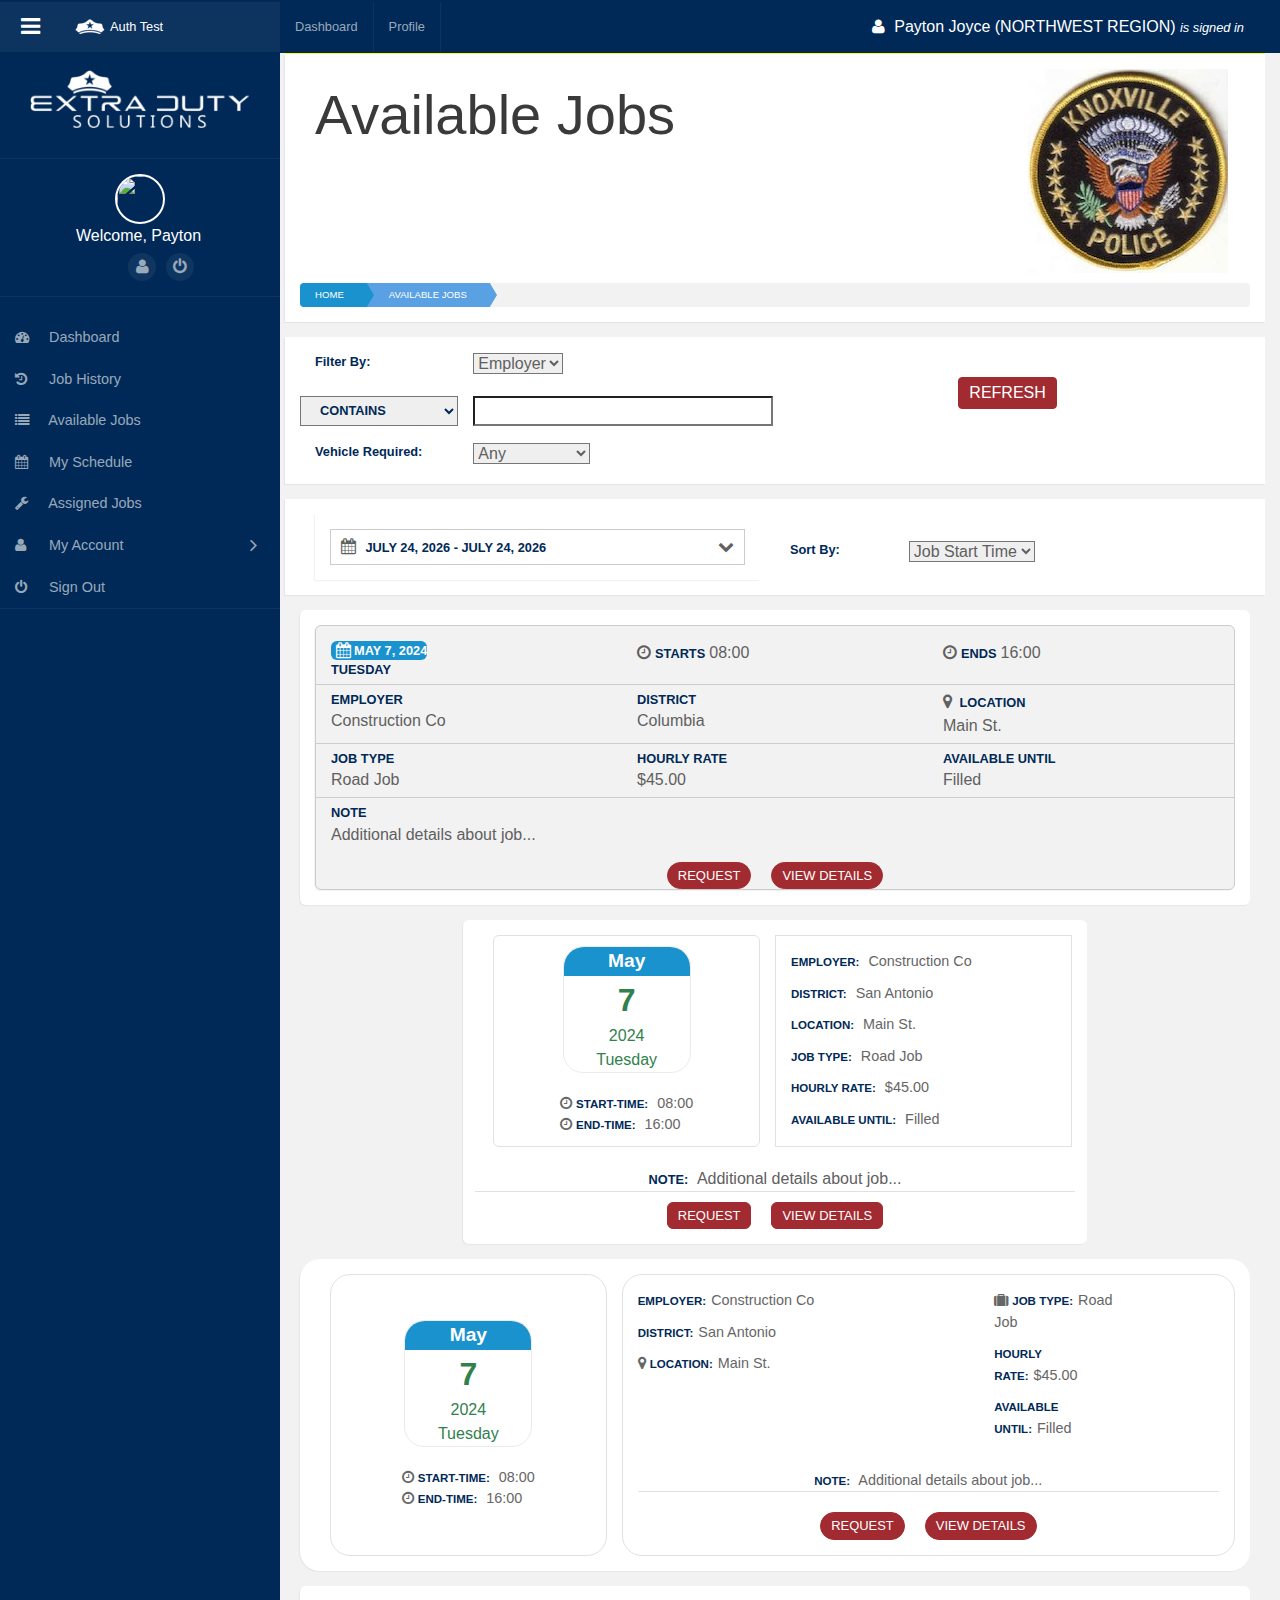
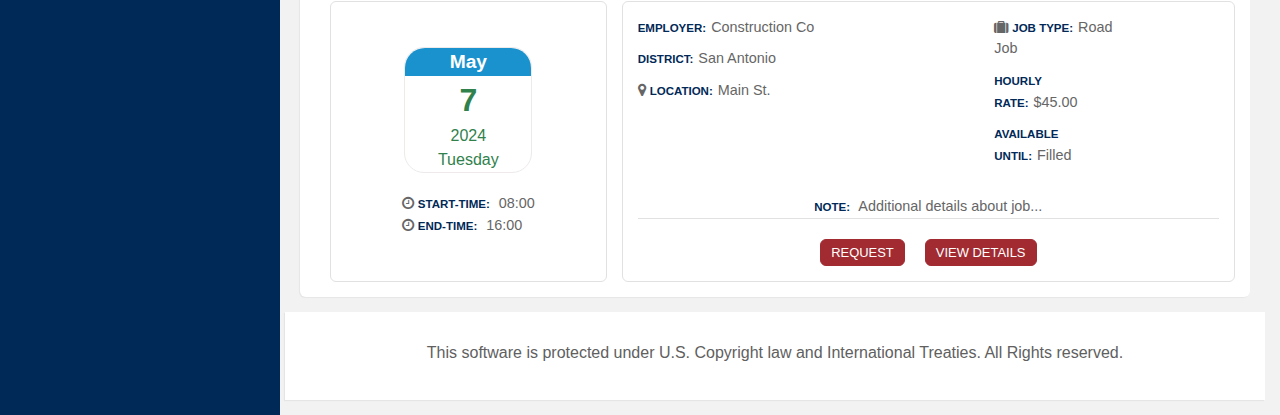
==== commit 673398f1: "a lot of changes" ====
--- a/jobcards.html
+++ b/jobcards.html
@@ -135,7 +135,7 @@
             //]]>
         </script>
 
-        <nav id="navbartop" class="navbar-fixed-top">
+        <nav id="navbartop" class="navbar-fixed-top new-nav-sidebar-color">
             <section id="navbartop-left">
                 <div id="navbartop-navlogo">
                     <button id="lg-screen-toggle" class="btn-navbar-top collapse in" data-toggle="collapse">
@@ -152,7 +152,7 @@
                         </a>
                     </div>
                 </div>
-                <div id="navbartop-nav">
+                <div id="navbartop-nav" class="new-nav-top-color">
                     <ul>
                         <li><a href="./wfOfficerLanding.aspx">Dashboard</a></li>
                         <li><a href="./wfPreferences.aspx">Profile</a></li>
@@ -176,9 +176,9 @@
             </section>
 
         </nav>
-        <div id="page-wrapper">
+        <div id="page-wrapper" class="new-nav-sidebar-color">
             <aside id="sidebar-wrapper">
-                <header id="sidebar-branding" class="sidebar-section">
+                <header id="sidebar-branding" class="sidebar-section new-nav-sidebar-color">
                     <a href="#0">
                         <img id="imgBranding" class="img-fluid center-block logo"
                             src="App_Themes/NewXtraDuty/img/logos/extraduty_logo258x68_wht.png" />
@@ -200,7 +200,7 @@
 
                 </section>
 
-                <section id="sidebar-nav" class="sidebar-section">
+                <section id="sidebar-nav" class="sidebar-section new-nav-sidebar-color">
 
                     <ul>
                         <li><a href="wfOfficerLanding.aspx"><i class="fa fa-dashboard"></i><span> Dashboard</span></a>
@@ -214,7 +214,7 @@
                         <li class="collapsed" data-toggle="collapse" data-target="#myaccountmenu"><a href="#0"><i
                                     class="fa fa-user"></i><span> My Account</span><i class="fa fa-angle-right"></i></a>
                         </li>
-                        <ul class="sub-menu collapse" id="myaccountmenu">
+                        <ul class="sub-menu collapse new-nav-sidebar-color" id="myaccountmenu">
                             <li><a href="wfPreferences.aspx">Edit Profile</a></li>
                             <li><a href="wfPassword.aspx">Change Password</a></li>
                         </ul>
@@ -222,397 +222,446 @@
                     </ul>
                 </section>
 
-                <footer id="sidebar-footer" class="sidebar-section">
+                <footer id="sidebar-footer" class="sidebar-section new-nav-sidebar-color">
                 </footer>
             </aside>
 
-    <section id="content-wrapper">
-        <div class="container-fluid">
-            <div class="row">
-            <div class="col-lg-12">
-            <header class="container-fluid">
-    <div class="row col-xs-12 user-alert">
-
-      </div>    <div class="row">
-        <div class="col-xs-12 card-admin card-pagetitle">
-        <div class="row col-xs-12">
-            <H1 class="col-xs-12 col-md-7 col-lg-9">Available Jobs</H1>
-            <img class="col-xs-12 col-md-4 col-lg-2" style="margin-top: -15px;margin-bottom:10px;width:auto;height:100%;" src="/App_Themes/NewXtraDuty/img/KnoxvilleLogoXDan.jpeg">
-        </div>            <ul class="breadcrumb">
-                <li class="completed"><a href="wfOfficerLanding.aspx">Home</a></li>
-                <li class="active"><a href="wfAvailableJobs.aspx">Available Jobs</a></li>
-             </ul>
-         </div>
-    </div>
-</header>
-
-            <main class="container-fluid">
-                <div class="row card-admin">
-         		    <div class="col-xs-12 col-md-8">
-                        <fieldset class="row form-group">
-                            <label class="col-sm-3 control-label" for="ddFilterBy">Filter By:</label>
-                            <div class="col-sm-9">
-                                <select name="ddFilterBy" onchange="javascript:setTimeout(&#39;__doPostBack(\&#39;ddFilterBy\&#39;,\&#39;\&#39;)&#39;, 0)" id="ddFilterBy">
-	<option selected="selected" value="Employer">Employer</option>
-	<option value="Location">Location</option>
-	<option value="Job Type">Job Type</option>
-	<option value="Division">Division</option>
-
-</select>
-                            </div>
-                        </fieldset>                            
-                        <fieldset class="row form-group">
-                            <select name="ddContainsNotContains" id="ddContainsNotContains" class="col-sm-3 control-label" style="color:#002957;font-size: .8em;font-weight: bold;text-transform: uppercase;">
-	<option selected="selected" value="Contains">Contains</option>
-	<option value="Does Not Contain">Does Not Contain</option>
-
-</select>
-                            <div class="col-sm-9">
-                            <input name="txtFilter" type="text" id="txtFilter" />
-                            
-                            
-                            </div>
-                        </fieldset>
-                         <fieldset class="row form-group">
-                            <label class="col-sm-3 control-label" for="ddlVehicleRequired">Vehicle Required:</label>
-                            <div class="col-sm-9">
-                                <select name="ddlVehicleRequired" onchange="javascript:setTimeout(&#39;__doPostBack(\&#39;ddlVehicleRequired\&#39;,\&#39;\&#39;)&#39;, 0)" id="ddlVehicleRequired">
-	<option selected="selected" value="Any">Any</option>
-	<option value="Required">Required</option>
-	<option value="Not Required">Not Required</option>
-
-</select>
-                            </div>
-                        </fieldset>                            
-                   </div>
-                   <div class="col-xs-12 col-md-4">
-       		           <div class="card-block">
-                           <button id="btnRefresh" class="btn btn-primary btn-sm btn-right" type="button" style="font-size:medium;" onclick="spinSubmit(this,&#39;btnRefresh&#39;,&#39;&#39;)">Refresh</button>
-                       </div>
-                   </div>
-                </div>
-	            <div class="row card-admin">
-		            <div class="col-xs-12 col-lg-6">
-    		            <div class="card-admin card-bsdatepicker">
-                            <div id="reportrange" class="reportrange">
-                                <i class="fa fa-calendar" aria-hidden="true"></i>
-                                <span class="daterange-display"></span>
-                                <i class="fa fa-chevron-down" aria-hidden="true"></i>
+            <section id="content-wrapper">
+                <div class="container-fluid">
+                    <div class="row">
+                        <div class="col-lg-12">
+                            <header class="container-fluid">
+                                <div class="row col-xs-12 user-alert">
+
+                                </div>
+                                <div class="row">
+                                    <div class="col-xs-12 card-admin card-pagetitle">
+                                        <div class="row col-xs-12">
+                                            <H1 class="col-xs-12 col-md-7 col-lg-9">Available Jobs</H1>
+                                            <img class="col-xs-12 col-md-4 col-lg-2"
+                                                style="margin-top: -15px;margin-bottom:10px;width:auto;height:100%;"
+                                                src="/App_Themes/NewXtraDuty/img/KnoxvilleLogoXDan.jpeg">
+                                        </div>
+                                        <ul class="breadcrumb ">
+                                            <li class="completed"><a href="wfOfficerLanding.aspx">Home</a></li>
+                                            <li class="active"><a href="wfAvailableJobs.aspx">Available Jobs</a></li>
+                                        </ul>
+                                    </div>
+                                </div>
+                            </header>
+
+                            <main class="container-fluid">
+                                <div class="row card-admin">
+                                    <div class="col-xs-12 col-md-8">
+                                        <fieldset class="row form-group">
+                                            <label class="col-sm-3 control-label new-nav-sidebar-color" for="ddFilterBy">Filter By:</label>
+                                            <div class="col-sm-9">
+                                                <select name="ddFilterBy"
+                                                    onchange="javascript:setTimeout(&#39;__doPostBack(\&#39;ddFilterBy\&#39;,\&#39;\&#39;)&#39;, 0)"
+                                                    id="ddFilterBy">
+                                                    <option selected="selected" value="Employer">Employer</option>
+                                                    <option value="Location">Location</option>
+                                                    <option value="Job Type">Job Type</option>
+                                                    <option value="Division">Division</option>
+
+                                                </select>
+                                            </div>
+                                        </fieldset>
+                                        <fieldset class="row form-group">
+                                            <select name="ddContainsNotContains" id="ddContainsNotContains"
+                                                class="col-sm-3 control-label new-nav-sidebar-color"
+                                                style="color:#002957;font-size: .8em;font-weight: bold;text-transform: uppercase;">
+                                                <option selected="selected" value="Contains">Contains</option>
+                                                <option value="Does Not Contain">Does Not Contain</option>
+
+                                            </select>
+                                            <div class="col-sm-9">
+                                                <input name="txtFilter" type="text" id="txtFilter" />
+
+
+                                            </div>
+                                        </fieldset>
+                                        <fieldset class="row form-group">
+                                            <label class="col-sm-3 control-label new-nav-sidebar-color" for="ddlVehicleRequired">Vehicle
+                                                Required:</label>
+                                            <div class="col-sm-9">
+                                                <select name="ddlVehicleRequired"
+                                                    onchange="javascript:setTimeout(&#39;__doPostBack(\&#39;ddlVehicleRequired\&#39;,\&#39;\&#39;)&#39;, 0)"
+                                                    id="ddlVehicleRequired">
+                                                    <option selected="selected" value="Any">Any</option>
+                                                    <option value="Required">Required</option>
+                                                    <option value="Not Required">Not Required</option>
+
+                                                </select>
+                                            </div>
+                                        </fieldset>
+                                    </div>
+                                    <div class="col-xs-12 col-md-4">
+                                        <div class="card-block">
+                                            <button id="btnRefresh" class="btn btn-primary btn-sm btn-right"
+                                                type="button" style="font-size:medium;"
+                                                onclick="spinSubmit(this,&#39;btnRefresh&#39;,&#39;&#39;)">Refresh</button>
+                                        </div>
+                                    </div>
+                                </div>
+                                <div class="row card-admin">
+                                    <div class="col-xs-12 col-lg-6">
+                                        <div class="card-admin card-bsdatepicker">
+                                            <div id="reportrange" class="reportrange">
+                                                <i class="fa fa-calendar" aria-hidden="true"></i>
+                                                <span class="daterange-display"></span>
+                                                <i class="fa fa-chevron-down" aria-hidden="true"></i>
+                                            </div>
+                                        </div>
+                                    </div>
+                                    <div class="col-xs-12 col-lg-6" style="margin-top:26px">
+                                        <fieldset class="row form-group">
+                                            <label class="col-sm-3 control-label new-nav-sidebar-color" for="ddlSortBy">Sort By:</label>
+                                            <div class="col-sm-9">
+                                                <select name="ddlSortBy"
+                                                    onchange="javascript:setTimeout(&#39;__doPostBack(\&#39;ddlSortBy\&#39;,\&#39;\&#39;)&#39;, 0)"
+                                                    id="ddlSortBy">
+                                                    <option selected="selected" value="Job Start Time">Job Start Time
+                                                    </option>
+                                                    <option value="Employer">Employer</option>
+                                                    <option value="Location">Location</option>
+                                                    <option value="Pay Rate">Pay Rate</option>
+
+                                                </select>
+                                            </div>
+                                        </fieldset>
+                                    </div>
+
+                                </div>
+                                <div id="UpdatePanel1">
+
+
+
+                                    <!-- First option here -->
+                                    <div class="row" ID="divJobID9229">
+                                        <div class="col-xs-12">
+                                            <div class="card-admin rounded main-container">
+                                                <div class="card-admin result-item white-bg rounded">
+                                                    <div class="row result-details rounded">
+                                                        <section class="col-xs-4 result-date" style="display: flex;
+                    flex-direction: column;
+                    align-items: flex-start; ">
+                                                            <div class="result-date-box rounded"
+                                                                style="display: flex; align-items: center; padding-left: 5px">
+                                                                <i class="fa fa-calendar"
+                                                                    style="margin-right: 3px;"></i>
+                                                                <span class="rs-month" style="color: white;">May 7,
+                                                                    2024</span>
+                                                            </div>
+                                                            <span class="rs-week">Tuesday</span>
+
+                                                        </section>
+                                                        <section class="col-xs-4 result-time">
+
+                                                            <div><i class="fa fa-clock-o"
+                                                                    style="margin-right: 4px;"></i><span
+                                                                    style="margin-right:4px;">Starts</span>08:00</div>
+
+                                                        </section>
+                                                        <section class="col-xs-4 result-time">
+
+                                                            <div><i class="fa fa-clock-o"
+                                                                    style="margin-right: 4px;"></i><span
+                                                                    style="margin-right:4px;">Ends</span>16:00</div>
+                                                        </section>
+
+                                                        <section class="col-xs-4 result-info">
+                                                            <div><span>Employer</span>Construction Co</div>
+
+                                                        </section>
+                                                        <section class="col-xs-4 result-info">
+                                                            <div><span>District</span>Columbia</div>
+                                                        </section>
+                                                        <section class="col-xs-4 result-time">
+                                                            <div><i class="fa fa-map-marker"
+                                                                    style="margin-right: 4px;"></i><span> Location
+                                                                </span> </div>
+                                                            Main St.
+                                                        </section>
+
+                                                        <section class="col-xs-4 result-info">
+                                                            <div><span>Job Type</span>Road Job</div>
+
+                                                        </section>
+                                                        <section class="col-xs-4 result-info">
+
+                                                            <div><span>Hourly Rate</span>$45.00</div>
+
+                                                        </section>
+                                                        <section class="col-xs-4 result-info">
+
+                                                            <div><span>Available Until</span>Filled</div>
+
+                                                        </section>
+
+                                                        <section class="col-xs-6 result-notes">
+
+                                                            <div><span>Note</span> Additional details about job...</div>
+                                                        </section>
+
+                                                        <section class="col-xs-12 button-placement">
+                                                            <section>
+                                                                <button
+                                                                    class="btn btn-primary btn-sm btn-left rounded-border "
+                                                                    type="button" runat="server"
+                                                                    onclick="spinSubmit(this,'btnRequest','9229')">Request</button>
+                                                            </section>
+                                                            <section>
+                                                                <button
+                                                                    class="btn btn-primary btn-sm btn-right rounded-border"
+                                                                    type="button" runat="server"
+                                                                    onclick="spinSubmit(this,'btnShowDetails','9229')">View
+                                                                    Details</button>
+                                                            </section>
+                                                        </section>
+                                                    </div>
+                                                </div>
+                                            </div>
+                                        </div>
+                                    </div>
+
+                                    <!-- Second option here  -->
+                                    <div class="row" id="divJobID9315">
+                                        <div class="col-xs-8 container ">
+                                            <div class="card-admin rounded">
+                                                <div class="row  timing-employer-container rounded">
+
+                                                    <div class="col-md-6 date-time-container">
+                                                        <div class="date-time-section rounded">
+                                                            <div class="calendar-box ">
+                                                                <div class="rs-month-new"><strong>May</strong></div>
+                                                                <div class="rs-day-new">7</div>
+                                                                <div class="rs-year-new">2024</div>
+                                                                <div class="rs-week-new">Tuesday</div>
+                                                            </div>
+                                                            <div class="time-box">
+                                                                <div><i class="fa fa-clock-o"
+                                                                        style="margin-right: 4px;"></i><span>Start-time:</span>
+                                                                    08:00</div>
+                                                                <div><i class="fa fa-clock-o"
+                                                                        style="margin-right: 4px;"></i><span>End-time:</span>
+                                                                    16:00</div>
+                                                            </div>
+                                                        </div>
+                                                    </div>
+
+                                                    <div class="col-md-6 employer-info">
+                                                        <div class="rounded">
+                                                            <div><span>Employer:</span> Construction Co</div>
+                                                            <div><span>District:</span> San Antonio </div>
+                                                            <div><span>Location:</span> Main St.</div>
+                                                            <div><span>Job Type:</span> Road Job</div>
+                                                            <div><span>Hourly Rate:</span> $45.00</div>
+                                                            <div><span>Available Until:</span> Filled</div>
+                                                        </div>
+                                                    </div>
+                                                </div>
+
+                                                <div class="row">
+                                                    <div class="col-12">
+                                                        <div class="note-section">
+                                                            <div><span>Note:</span> Additional details about job...
+                                                            </div>
+                                                        </div>
+                                                        <section
+                                                            class="col-xs-12 col-sm-12 col-lg-12 col-xl-4 button-placement">
+                                                            <section>
+                                                                <button class="btn btn-primary btn-sm btn-left rounded"
+                                                                    type="button" runat="server"
+                                                                    onclick="spinSubmit(this,'btnRequest','9401')">Request</button>
+                                                            </section>
+                                                            <section>
+                                                                <button class="btn btn-primary btn-sm btn-right rounded"
+                                                                    type="button" runat="server"
+                                                                    onclick="spinSubmit(this,'btnShowDetails','9401')">View
+                                                                    Details</button>
+                                                            </section>
+                                                        </section>
+                                                    </div>
+                                                </div>
+
+                                            </div>
+                                        </div>
+                                    </div>
+
+
+                                    <!-- Third option here -->
+                                    <div class="row" id="divJobID9315">
+                                        <div class="col-xs-12">
+                                            <div class="card-admin rounded-border">
+                                                <div class="row timing-employer-container rounded-border">
+                                                    <!-- Left Section for Date and Time -->
+                                                    <div class="col-md-4 date-time-container">
+                                                        <div class="date-time-section rounded-border">
+                                                            <div class="calendar-box ">
+                                                                <div class="rs-month-new"><strong>May</strong></div>
+                                                                <div class="rs-day-new">7</div>
+                                                                <div class="rs-year-new">2024</div>
+                                                                <div class="rs-week-new">Tuesday</div>
+                                                            </div>
+                                                            <div class="time-box">
+                                                                <div><i class="fa fa-clock-o"
+                                                                        style="margin-right: 4px;"></i><span>Start-time:</span>
+                                                                    08:00</div>
+                                                                <div><i class="fa fa-clock-o"
+                                                                        style="margin-right: 4px;"></i><span>End-time:</span>
+                                                                    16:00</div>
+                                                            </div>
+                                                        </div>
+                                                    </div>
+                                                    <!-- Right Section for Employer Information -->
+                                                    <div class="col-md-8 employer-info rounded-border">
+                                                        <div class="row">
+                                                            <section class="col-md-7 result-info">
+                                                                <div><span>Employer:</span>Construction Co</div>
+                                                                <div><span>District:</span>San Antonio</div>
+                                                                <div><i class="fa fa-map-marker"
+                                                                        style="margin-right: 4px;"></i><span>Location:</span>Main
+                                                                    St.</div>
+                                                            </section>
+                                                            <section class="col-md-3 result-info">
+                                                                <div><i class="fa fa-suitcase"
+                                                                        style="margin-right: 4px;"></i><span>Job
+                                                                        Type:</span>Road Job</div>
+                                                                <div><span>Hourly Rate:</span>$45.00</div>
+                                                                <div><span>Available Until:</span>Filled</div>
+                                                            </section>
+                                                        </div>
+                                                        <div class="note-section">
+                                                            <div><span>Note:</span> Additional details about job...
+                                                            </div>
+                                                        </div>
+                                                        <section
+                                                            class="col-xs-12 col-sm-12 col-lg-12 col-xl-4 button-placement">
+                                                            <section>
+                                                                <button
+                                                                    class="btn btn-primary btn-sm btn-left rounded-border"
+                                                                    type="button" runat="server"
+                                                                    onclick="spinSubmit(this,'btnRequest','9401')">Request</button>
+                                                            </section>
+                                                            <section>
+                                                                <button
+                                                                    class="btn btn-primary btn-sm btn-right rounded-border"
+                                                                    type="button" runat="server"
+                                                                    onclick="spinSubmit(this,'btnShowDetails','9401')">View
+                                                                    Details</button>
+                                                            </section>
+                                                        </section>
+
+                                                    </div>
+                                                </div>
+
+
+                                            </div>
+                                        </div>
+                                    </div>
+
+                                    <!-- Third option here with bootstrap rounded  -->
+                                    <div class="row" id="divJobID9315">
+                                        <div class="col-xs-12 container ">
+                                            <div class="card-admin rounded">
+                                                <div class="row timing-employer-container rounded">
+
+                                                    <div class="col-md-4 date-time-container">
+                                                        <div class="date-time-section rounded">
+                                                            <div class="calendar-box ">
+                                                                <div class="rs-month-new"><strong>May</strong></div>
+                                                                <div class="rs-day-new">7</div>
+                                                                <div class="rs-year-new">2024</div>
+                                                                <div class="rs-week-new">Tuesday</div>
+                                                            </div>
+                                                            <div class="time-box">
+                                                                <div><i class="fa fa-clock-o"
+                                                                        style="margin-right: 4px;"></i><span>Start-time:</span>
+                                                                    08:00</div>
+                                                                <div><i class="fa fa-clock-o"
+                                                                        style="margin-right: 4px;"></i><span>End-time:</span>
+                                                                    16:00</div>
+                                                            </div>
+                                                        </div>
+                                                    </div>
+
+                                                    <div class="col-md-8 employer-info rounded">
+                                                        <div class="row">
+                                                            <section class="col-md-7 result-info">
+                                                                <div><span>Employer:</span>Construction Co</div>
+                                                                <div><span>District:</span>San Antonio</div>
+                                                                <div><i class="fa fa-map-marker"
+                                                                        style="margin-right: 4px;"></i><span>Location:</span>Main
+                                                                    St.</div>
+                                                            </section>
+                                                            <section class="col-md-3 result-info">
+                                                                <div><i class="fa fa-suitcase"
+                                                                        style="margin-right: 4px;"></i><span>Job
+                                                                        Type:</span>Road Job</div>
+                                                                <div><span>Hourly Rate:</span>$45.00</div>
+                                                                <div><span>Available Until:</span>Filled</div>
+                                                            </section>
+                                                        </div>
+                                                        <div class="note-section">
+                                                            <div><span>Note:</span> Additional details about job...
+                                                            </div>
+                                                        </div>
+                                                        <section
+                                                            class="col-xs-12 col-sm-12 col-lg-12 col-xl-4 button-placement">
+                                                            <section>
+                                                                <button class="btn btn-primary btn-sm btn-left rounded"
+                                                                    type="button" runat="server"
+                                                                    onclick="spinSubmit(this,'btnRequest','9401')">Request</button>
+                                                            </section>
+                                                            <section>
+                                                                <button class="btn btn-primary btn-sm btn-right rounded"
+                                                                    type="button" runat="server"
+                                                                    onclick="spinSubmit(this,'btnShowDetails','9401')">View
+                                                                    Details</button>
+                                                            </section>
+                                                        </section>
+
+                                                    </div>
+                                                </div>
+
+
+                                            </div>
+                                        </div>
+                                    </div>
+                                </div>
+                        </div>
+
+
+                        <input type="hidden" name="hfStartDate" id="hfStartDate" value="05/07/2024" />
+                        <input type="hidden" name="hfEndDate" id="hfEndDate" value="05/07/2024" />
+
+                    </div>
+
+                    <a id="HiddenLinkButton" href="javascript:__doPostBack(&#39;HiddenLinkButton&#39;,&#39;&#39;)"
+                        style="display:none;"></a>
+                    </main>
+                    <footer class="container-fluid">
+                        <div class="row card-admin">
+                            <div class="col-xs-12">
+                                <div class="card-block">
+                                    <div class="footertitle">
+                                        <center>
+                                            <p>This software is protected under U.S. Copyright law and
+                                                International
+                                                Treaties. All Rights reserved.
+                                                <p />
+                                        </center>
+                                    </div>
+                                </div>
                             </div>
                         </div>
-                    </div>
-                    <div class="col-xs-12 col-lg-6" style="margin-top:26px">
-                         <fieldset class="row form-group">
-                            <label class="col-sm-3 control-label" for="ddlSortBy">Sort By:</label>
-                            <div class="col-sm-9">
-                                <select name="ddlSortBy" onchange="javascript:setTimeout(&#39;__doPostBack(\&#39;ddlSortBy\&#39;,\&#39;\&#39;)&#39;, 0)" id="ddlSortBy">
-	<option selected="selected" value="Job Start Time">Job Start Time</option>
-	<option value="Employer">Employer</option>
-	<option value="Location">Location</option>
-	<option value="Pay Rate">Pay Rate</option>
-
-</select>
-                            </div>
-                        </fieldset>                            
-                    </div>
-		            
+                    </footer>
+
                 </div>
-               <div id="UpdatePanel1">
-
-
-         
-<!-- First option here -->
-<div class="row" ID="divJobID9229">
-    <div class="col-xs-12">
-        <div class="card-admin rounded main-container">
-            <div class="card-admin result-item white-bg rounded">
-                <div class="row result-details rounded">
-                    <section class="col-xs-4 result-date" style="display: flex;
-                    flex-direction: column;
-                    align-items: flex-start; ">
-                        <div class="result-date-box rounded" style="display: flex; align-items: center; padding-left: 5px">
-                            <i class="fa fa-calendar" style="margin-right: 3px;"></i>
-                            <span class="rs-month" style="color: white;">May 7, 2024</span>
-                        </div>
-                        <span class="rs-week">Tuesday</span> 
-                     
-                    </section>
-                    <section class="col-xs-4 result-time">
-                      
-                        <div><i class="fa fa-clock-o" style="margin-right: 4px;"></i><span
-                                style="margin-right:4px;">Starts</span>08:00</div>
-
-                    </section>
-                    <section class="col-xs-4 result-time">
-                     
-                        <div><i class="fa fa-clock-o" style="margin-right: 4px;"></i><span
-                                style="margin-right:4px;">Ends</span>16:00</div>
-                    </section>
-   
-                    <section class="col-xs-4 result-info">
-                        <div><span>Employer</span>Construction Co</div>
-
-                    </section>
-                    <section class="col-xs-4 result-info">
-                        <div><span>District</span>Columbia</div>
-                    </section>
-                    <section class="col-xs-4 result-time">
-                        <div><i class="fa fa-map-marker" style="margin-right: 4px;"></i><span> Location </span> </div>
-                        Main St.
-                    </section>
-
-                    <section class="col-xs-4 result-info">
-                        <div><span>Job Type</span>Road Job</div>
-
-                    </section>
-                    <section class="col-xs-4 result-info">
-
-                        <div><span>Hourly Rate</span>$45.00</div>
-
-                    </section>
-                    <section class="col-xs-4 result-info">
-
-                        <div><span>Available Until</span>Filled</div>
-
-                    </section>
-
-                    <section class="col-xs-6 result-notes">
-
-                        <div><span>Note</span> Additional details about job...</div>
-                    </section>
-
-                    <section class="col-xs-12 button-placement">
-                        <section>
-                            <button class="btn btn-primary btn-sm btn-left rounded-border " type="button" runat="server"
-                                onclick="spinSubmit(this,'btnRequest','9229')">Request</button>
-                        </section>
-                        <section>
-                            <button class="btn btn-primary btn-sm btn-right rounded-border" type="button" runat="server"
-                                onclick="spinSubmit(this,'btnShowDetails','9229')">View Details</button>
-                        </section>
-                    </section>
-                </div>
-            </div>
         </div>
-    </div>
-</div> 
-
-<!-- Second option here  -->
-  <div class="row" id="divJobID9315">
-    <div class="col-xs-8 container ">
-        <div class="card-admin rounded"> 
-            <div class="row  timing-employer-container rounded">
-               
-                <div class="col-md-6 date-time-container">
-                    <div class="date-time-section rounded">
-                        <div class="calendar-box ">
-                            <div class="rs-month-new"><strong>May</strong></div>
-                            <div class="rs-day-new">7</div>
-                            <div class="rs-year-new">2024</div>
-                            <div class="rs-week-new">Tuesday</div>
-                        </div>
-                        <div class="time-box">
-                            <div><i class="fa fa-clock-o" style="margin-right: 4px;"></i><span>Start-time:</span> 08:00</div>
-                            <div><i class="fa fa-clock-o" style="margin-right: 4px;"></i><span>End-time:</span> 16:00</div>
-                        </div>
-                    </div>
-                </div>
-       
-                <div class="col-md-6 employer-info">
-                    <div class="rounded">
-                        <div><span>Employer:</span> Construction Co</div>
-                        <div><span>District:</span> San Antonio </div>
-                        <div><span>Location:</span> Main St.</div>
-                        <div><span>Job Type:</span> Road Job</div>
-                        <div><span>Hourly Rate:</span> $45.00</div>
-                        <div><span>Available Until:</span> Filled</div>
-                    </div>
-                </div>
-                </div>
-              
-                <div class="row">
-                    <div class="col-12">
-                        <div class="note-section">
-                            <div><span>Note:</span> Additional details about job...</div>
-                        </div>
-                        <section class="col-xs-12 col-sm-12 col-lg-12 col-xl-4 button-placement">
-                            <section>
-                                <button class="btn btn-primary btn-sm btn-left rounded"
-                                        type="button" runat="server" onclick="spinSubmit(this,'btnRequest','9401')" >Request</button>
-                            </section>
-                            <section>
-                                <button class="btn btn-primary btn-sm btn-right rounded"
-                                        type="button" runat="server" onclick="spinSubmit(this,'btnShowDetails','9401')" >View Details</button>
-                            </section>
-                        </section>
-                    </div>
-                </div>
-
-            </div>
         </div>
-    </div>
-
-
-<!-- Third option here -->
-                                        <div class="row" id="divJobID9315">
-                                            <div class="col-xs-12">
-                                                <div class="card-admin rounded-border">
-                                                    <div class="row timing-employer-container rounded-border">
-                                                        <!-- Left Section for Date and Time -->
-                                                        <div class="col-md-4 date-time-container">
-                                                            <div class="date-time-section rounded-border">
-                                                                <div class="calendar-box ">
-                                                                    <div class="rs-month-new"><strong>May</strong></div>
-                                                                    <div class="rs-day-new">7</div>
-                                                                    <div class="rs-year-new">2024</div>
-                                                                    <div class="rs-week-new">Tuesday</div>
-                                                                </div>
-                                                                <div class="time-box">
-                                                                    <div><i class="fa fa-clock-o"
-                                                                            style="margin-right: 4px;"></i><span>Start-time:</span>
-                                                                        08:00</div>
-                                                                    <div><i class="fa fa-clock-o"
-                                                                            style="margin-right: 4px;"></i><span>End-time:</span>
-                                                                        16:00</div>
-                                                                </div>
-                                                            </div>
-                                                        </div>
-                                                        <!-- Right Section for Employer Information -->
-                                                        <div class="col-md-8 employer-info rounded-border">
-                                                            <div class="row">
-                                                                <section class="col-md-7 result-info">
-                                                                    <div><span>Employer:</span>Construction Co</div>
-                                                                    <div><span>District:</span>San Antonio</div>
-                                                                    <div><i class="fa fa-map-marker"
-                                                                            style="margin-right: 4px;"></i><span>Location:</span>Main
-                                                                        St.</div>
-                                                                </section>
-                                                                <section class="col-md-3 result-info">
-                                                                    <div><i class="fa fa-suitcase"
-                                                                            style="margin-right: 4px;"></i><span>Job
-                                                                            Type:</span>Road Job</div>
-                                                                    <div><span>Hourly Rate:</span>$45.00</div>
-                                                                    <div><span>Available Until:</span>Filled</div>
-                                                                </section>
-                                                            </div>
-                                                            <div class="note-section">
-                                                                <div><span>Note:</span> Additional details about job...
-                                                                </div>
-                                                            </div>
-                                                            <section
-                                                                class="col-xs-12 col-sm-12 col-lg-12 col-xl-4 button-placement">
-                                                                <section>
-                                                                    <button
-                                                                        class="btn btn-primary btn-sm btn-left rounded-border"
-                                                                        type="button" runat="server"
-                                                                        onclick="spinSubmit(this,'btnRequest','9401')">Request</button>
-                                                                </section>
-                                                                <section>
-                                                                    <button
-                                                                        class="btn btn-primary btn-sm btn-right rounded-border"
-                                                                        type="button" runat="server"
-                                                                        onclick="spinSubmit(this,'btnShowDetails','9401')">View
-                                                                        Details</button>
-                                                                </section>
-                                                            </section>
-
-                                                        </div>
-                                                    </div>
-
-
-                                                </div>
-                                            </div>
-                                        </div>
-
-<!-- Third option here with bootstrap rounded  -->
-                                        <div class="row" id="divJobID9315">
-    <div class="col-xs-12 container ">
-        <div class="card-admin rounded">
-            <div class="row timing-employer-container rounded">
-                
-                <div class="col-md-4 date-time-container">
-                    <div class="date-time-section rounded">
-                        <div class="calendar-box ">
-                            <div class="rs-month-new"><strong>May</strong></div>
-                            <div class="rs-day-new">7</div>
-                            <div class="rs-year-new">2024</div>
-                            <div class="rs-week-new">Tuesday</div>
-                        </div>
-                        <div class="time-box">
-                            <div><i class="fa fa-clock-o" style="margin-right: 4px;"></i><span>Start-time:</span> 08:00</div>
-                            <div><i class="fa fa-clock-o" style="margin-right: 4px;"></i><span>End-time:</span> 16:00</div>
-                        </div>
-                    </div>
-                </div>
-              
-                <div class="col-md-8 employer-info rounded">
-                    <div class="row">
-                    <section class="col-md-7 result-info">
-                        <div><span>Employer:</span>Construction Co</div>
-                        <div><span>District:</span>San Antonio</div>
-                        <div><i class="fa fa-map-marker" style="margin-right: 4px;"></i><span>Location:</span>Main St.</div>
-                    </section>
-                    <section class="col-md-3 result-info">
-                        <div><i class="fa fa-suitcase" style="margin-right: 4px;"></i><span>Job Type:</span>Road Job</div>
-                        <div><span>Hourly Rate:</span>$45.00</div>
-                        <div><span>Available Until:</span>Filled</div>            
-                    </section>
-                </div>
-                    <div class="note-section">
-                        <div><span>Note:</span> Additional details about job...</div>
-                    </div>
-                    <section class="col-xs-12 col-sm-12 col-lg-12 col-xl-4 button-placement">
-                        <section>
-                            <button class="btn btn-primary btn-sm btn-left rounded"
-                                    type="button" runat="server" onclick="spinSubmit(this,'btnRequest','9401')" >Request</button>
-                        </section>
-                        <section>
-                            <button class="btn btn-primary btn-sm btn-right rounded"
-                                    type="button" runat="server" onclick="spinSubmit(this,'btnShowDetails','9401')" >View Details</button>
-                        </section>
-                    </section>
-
-                </div>
-                </div>
-        
-
-            </div>
-        </div>
-    </div>
-                                    </div>
-                                    </div>
-
-		
-                                    <input type="hidden" name="hfStartDate" id="hfStartDate" value="05/07/2024" />
-                                    <input type="hidden" name="hfEndDate" id="hfEndDate" value="05/07/2024" />
-
-                                </div>
-
-                                <a id="HiddenLinkButton"
-                                    href="javascript:__doPostBack(&#39;HiddenLinkButton&#39;,&#39;&#39;)"
-                                    style="display:none;"></a>
-                            </main>
-                            <footer class="container-fluid">
-                                <div class="row card-admin">
-                                    <div class="col-xs-12">
-                                        <div class="card-block">
-                                            <div class="footertitle">
-                                                <center>
-                                                    <p>This software is protected under U.S. Copyright law and
-                                                        International
-                                                        Treaties. All Rights reserved.
-                                                        <p />
-                                                </center>
-                                            </div>
-                                        </div>
-                                    </div>
-                                </div>
-                            </footer>
-
-                        </div>
-                    </div>
-                </div>
-            </section>
+        </section>
         </div>
         <input type="hidden" name="hfBookMark" id="hfBookMark" />
     </form>
--- a/App_Themes/NewXtraDuty/style.css
+++ b/App_Themes/NewXtraDuty/style.css
@@ -1,4 +1,5 @@
 ﻿hi@charset "UTF-8";
+
 /*==============================================================
  * Sass: Styles Global
  *============================================================*/
@@ -45,10 +46,10 @@
     vertical-align: baseline;
 }
 
-    audio:not([controls]) {
-        display: none;
-        height: 0;
-    }
+audio:not([controls]) {
+    display: none;
+    height: 0;
+}
 
 [hidden],
 template {
@@ -59,13 +60,13 @@
     background-color: transparent;
 }
 
-    a:active {
-        outline: 0;
-    }
-
-    a:hover {
-        outline: 0;
-    }
+a:active {
+    outline: 0;
+}
+
+a:hover {
+    outline: 0;
+}
 
 abbr[title] {
     border-bottom: 1px dotted;
@@ -171,41 +172,41 @@
     cursor: pointer;
 }
 
-    button[disabled],
-    html input[disabled] {
-        cursor: default;
-    }
-
-    button::-moz-focus-inner,
-    input::-moz-focus-inner {
-        border: 0;
-        padding: 0;
-    }
+button[disabled],
+html input[disabled] {
+    cursor: default;
+}
+
+button::-moz-focus-inner,
+input::-moz-focus-inner {
+    border: 0;
+    padding: 0;
+}
 
 input {
     line-height: normal;
 }
 
-    input[type="checkbox"],
-    input[type="radio"] {
-        box-sizing: border-box;
-        padding: 0;
-    }
-
-    input[type="number"]::-webkit-inner-spin-button,
-    input[type="number"]::-webkit-outer-spin-button {
-        height: auto;
-    }
-
-    input[type="search"] {
-        -webkit-appearance: textfield;
-        box-sizing: content-box;
-    }
-
-        input[type="search"]::-webkit-search-cancel-button,
-        input[type="search"]::-webkit-search-decoration {
-            -webkit-appearance: none;
-        }
+input[type="checkbox"],
+input[type="radio"] {
+    box-sizing: border-box;
+    padding: 0;
+}
+
+input[type="number"]::-webkit-inner-spin-button,
+input[type="number"]::-webkit-outer-spin-button {
+    height: auto;
+}
+
+input[type="search"] {
+    -webkit-appearance: textfield;
+    box-sizing: content-box;
+}
+
+input[type="search"]::-webkit-search-cancel-button,
+input[type="search"]::-webkit-search-decoration {
+    -webkit-appearance: none;
+}
 
 fieldset {
     border: 1px solid #c0c0c0;
@@ -237,6 +238,7 @@
 }
 
 @media print {
+
     *,
     *::before,
     *::after {
@@ -288,8 +290,8 @@
         display: none;
     }
 
-    .btn > .caret,
-    .dropup > .btn > .caret {
+    .btn>.caret,
+    .dropup>.btn>.caret {
         border-top-color: #000 !important;
     }
 
@@ -301,10 +303,10 @@
         border-collapse: collapse !important;
     }
 
-        .table td,
-        .table th {
-            background-color: #fff !important;
-        }
+    .table td,
+    .table th {
+        background-color: #fff !important;
+    }
 
     .table-bordered th,
     .table-bordered td {
@@ -359,7 +361,12 @@
     outline: none !important;
 }
 
-h1, h2, h3, h4, h5, h6 {
+h1,
+h2,
+h3,
+h4,
+h5,
+h6 {
     margin-top: 0;
     margin-bottom: .5rem;
 }
@@ -388,12 +395,12 @@
     margin-bottom: 1rem;
 }
 
-    ol ol,
-    ul ul,
-    ol ul,
-    ul ol {
-        margin-bottom: 0;
-    }
+ol ol,
+ul ul,
+ol ul,
+ul ol {
+    margin-bottom: 0;
+}
 
 dt {
     font-weight: bold;
@@ -413,16 +420,17 @@
     text-decoration: none;
 }
 
-    a:focus, a:hover {
-        color: #014c8c;
-        text-decoration: underline;
-    }
-
-    a:focus {
-        outline: thin dotted;
-        outline: 5px auto -webkit-focus-ring-color;
-        outline-offset: -2px;
-    }
+a:focus,
+a:hover {
+    color: #014c8c;
+    text-decoration: underline;
+}
+
+a:focus {
+    outline: thin dotted;
+    outline: 5px auto -webkit-focus-ring-color;
+    outline-offset: -2px;
+}
 
 pre {
     margin-top: 0;
@@ -523,8 +531,18 @@
     width: 0px;
 }
 
-h1, h2, h3, h4, h5, h6,
-.h1, .h2, .h3, .h4, .h5, .h6 {
+h1,
+h2,
+h3,
+h4,
+h5,
+h6,
+.h1,
+.h2,
+.h3,
+.h4,
+.h5,
+.h6 {
     margin-bottom: 0.5rem;
     font-family: inherit;
     font-weight: 500;
@@ -638,24 +656,24 @@
     display: inline-block;
 }
 
-    .list-inline-item:not(:last-child) {
-        margin-right: 5px;
-    }
+.list-inline-item:not(:last-child) {
+    margin-right: 5px;
+}
 
 .dl-horizontal {
     margin-right: -1.875rem;
     margin-left: -1.875rem;
 }
 
-    .dl-horizontal::after {
-        content: "";
-        display: table;
-        clear: both;
-    }
+.dl-horizontal::after {
+    content: "";
+    display: table;
+    clear: both;
+}
 
 .initialism {
     font-size: 90%;
-    text-transform: uppercase;
+    /* text-transform: uppercase; */
 }
 
 .blockquote {
@@ -672,9 +690,9 @@
     color: #818a91;
 }
 
-    .blockquote-footer::before {
-        content: "\2014 \00A0";
-    }
+.blockquote-footer::before {
+    content: "\2014 \00A0";
+}
 
 .blockquote-reverse {
     padding-right: 1rem;
@@ -684,16 +702,17 @@
     border-left: 0;
 }
 
-    .blockquote-reverse .blockquote-footer::before {
-        content: "";
-    }
-
-    .blockquote-reverse .blockquote-footer::after {
-        content: "\00A0 \2014";
-    }
-
-.img-fluid, .carousel-inner > .carousel-item > img,
-.carousel-inner > .carousel-item > a > img {
+.blockquote-reverse .blockquote-footer::before {
+    content: "";
+}
+
+.blockquote-reverse .blockquote-footer::after {
+    content: "\00A0 \2014";
+}
+
+.img-fluid,
+.carousel-inner>.carousel-item>img,
+.carousel-inner>.carousel-item>a>img {
     display: block;
     max-width: 100%;
     height: auto;
@@ -763,11 +782,11 @@
     border-radius: 0.2rem;
 }
 
-    kbd kbd {
-        padding: 0;
-        font-size: 100%;
-        font-weight: bold;
-    }
+kbd kbd {
+    padding: 0;
+    font-size: 100%;
+    font-weight: bold;
+}
 
 pre {
     display: block;
@@ -778,13 +797,13 @@
     color: #373a3c;
 }
 
-    pre code {
-        padding: 0;
-        font-size: inherit;
-        color: inherit;
-        background-color: transparent;
-        border-radius: 0;
-    }
+pre code {
+    padding: 0;
+    font-size: inherit;
+    color: inherit;
+    background-color: transparent;
+    border-radius: 0;
+}
 
 .pre-scrollable {
     max-height: 340px;
@@ -836,7 +855,66 @@
     margin-right: -0.9375rem;
 }
 
-.col-xs-1, .col-xs-2, .col-xs-3, .col-xs-4, .col-xs-5, .col-xs-6, .col-xs-7, .col-xs-8, .col-xs-9, .col-xs-10, .col-xs-11, .col-xs-12, .col-sm-1, .col-sm-2, .col-sm-3, .col-sm-4, .col-sm-5, .col-sm-6, .col-sm-7, .col-sm-8, .col-sm-9, .col-sm-10, .col-sm-11, .col-sm-12, .col-md-1, .col-md-2, .col-md-3, .col-md-4, .col-md-5, .col-md-6, .col-md-7, .col-md-8, .col-md-9, .col-md-10, .col-md-11, .col-md-12, .col-lg-1, .col-lg-2, .col-lg-3, .col-lg-4, .col-lg-5, .col-lg-6, .col-lg-7, .col-lg-8, .col-lg-9, .col-lg-10, .col-lg-11, .col-lg-12, .col-xl-1, .col-xl-2, .col-xl-3, .col-xl-4, .col-xl-5, .col-xl-6, .col-xl-7, .col-xl-8, .col-xl-9, .col-xl-10, .col-xl-11, .col-xl-12 {
+.col-xs-1,
+.col-xs-2,
+.col-xs-3,
+.col-xs-4,
+.col-xs-5,
+.col-xs-6,
+.col-xs-7,
+.col-xs-8,
+.col-xs-9,
+.col-xs-10,
+.col-xs-11,
+.col-xs-12,
+.col-sm-1,
+.col-sm-2,
+.col-sm-3,
+.col-sm-4,
+.col-sm-5,
+.col-sm-6,
+.col-sm-7,
+.col-sm-8,
+.col-sm-9,
+.col-sm-10,
+.col-sm-11,
+.col-sm-12,
+.col-md-1,
+.col-md-2,
+.col-md-3,
+.col-md-4,
+.col-md-5,
+.col-md-6,
+.col-md-7,
+.col-md-8,
+.col-md-9,
+.col-md-10,
+.col-md-11,
+.col-md-12,
+.col-lg-1,
+.col-lg-2,
+.col-lg-3,
+.col-lg-4,
+.col-lg-5,
+.col-lg-6,
+.col-lg-7,
+.col-lg-8,
+.col-lg-9,
+.col-lg-10,
+.col-lg-11,
+.col-lg-12,
+.col-xl-1,
+.col-xl-2,
+.col-xl-3,
+.col-xl-4,
+.col-xl-5,
+.col-xl-6,
+.col-xl-7,
+.col-xl-8,
+.col-xl-9,
+.col-xl-10,
+.col-xl-11,
+.col-xl-12 {
     position: relative;
     min-height: 1px;
     padding-left: 0.9375rem;
@@ -2061,26 +2139,26 @@
     margin-bottom: 1rem;
 }
 
-    .table th,
-    .table td {
-        padding: 0.75rem;
-        line-height: 1.5;
-        vertical-align: top;
-        border-top: 1px solid #eceeef;
-    }
-
-    .table thead th {
-        vertical-align: bottom;
-        border-bottom: 2px solid #eceeef;
-    }
-
-    .table tbody + tbody {
-        border-top: 2px solid #eceeef;
-    }
-
-    .table .table {
-        background-color: #fff;
-    }
+.table th,
+.table td {
+    padding: 0.75rem;
+    line-height: 1.5;
+    vertical-align: top;
+    border-top: 1px solid #eceeef;
+}
+
+.table thead th {
+    vertical-align: bottom;
+    border-bottom: 2px solid #eceeef;
+}
+
+.table tbody+tbody {
+    border-top: 2px solid #eceeef;
+}
+
+.table .table {
+    background-color: #fff;
+}
 
 .table-sm th,
 .table-sm td {
@@ -2091,15 +2169,15 @@
     border: 1px solid #eceeef;
 }
 
-    .table-bordered th,
-    .table-bordered td {
-        border: 1px solid #eceeef;
-    }
-
-    .table-bordered thead th,
-    .table-bordered thead td {
-        border-bottom-width: 2px;
-    }
+.table-bordered th,
+.table-bordered td {
+    border: 1px solid #eceeef;
+}
+
+.table-bordered thead th,
+.table-bordered thead td {
+    border-bottom-width: 2px;
+}
 
 .table-striped tbody tr:nth-of-type(odd) {
     background-color: #f9f9f9;
@@ -2110,8 +2188,8 @@
 }
 
 .table-active,
-.table-active > th,
-.table-active > td {
+.table-active>th,
+.table-active>td {
     background-color: #f5f5f5;
 }
 
@@ -2119,14 +2197,14 @@
     background-color: #e8e8e8;
 }
 
-    .table-hover .table-active:hover > td,
-    .table-hover .table-active:hover > th {
-        background-color: #e8e8e8;
-    }
+.table-hover .table-active:hover>td,
+.table-hover .table-active:hover>th {
+    background-color: #e8e8e8;
+}
 
 .table-success,
-.table-success > th,
-.table-success > td {
+.table-success>th,
+.table-success>td {
     background-color: #dff0d8;
 }
 
@@ -2134,14 +2212,14 @@
     background-color: #d0e9c6;
 }
 
-    .table-hover .table-success:hover > td,
-    .table-hover .table-success:hover > th {
-        background-color: #d0e9c6;
-    }
+.table-hover .table-success:hover>td,
+.table-hover .table-success:hover>th {
+    background-color: #d0e9c6;
+}
 
 .table-info,
-.table-info > th,
-.table-info > td {
+.table-info>th,
+.table-info>td {
     background-color: #d9edf7;
 }
 
@@ -2149,14 +2227,14 @@
     background-color: #c4e3f3;
 }
 
-    .table-hover .table-info:hover > td,
-    .table-hover .table-info:hover > th {
-        background-color: #c4e3f3;
-    }
+.table-hover .table-info:hover>td,
+.table-hover .table-info:hover>th {
+    background-color: #c4e3f3;
+}
 
 .table-warning,
-.table-warning > th,
-.table-warning > td {
+.table-warning>th,
+.table-warning>td {
     background-color: #fcf8e3;
 }
 
@@ -2164,14 +2242,14 @@
     background-color: #faf2cc;
 }
 
-    .table-hover .table-warning:hover > td,
-    .table-hover .table-warning:hover > th {
-        background-color: #faf2cc;
-    }
+.table-hover .table-warning:hover>td,
+.table-hover .table-warning:hover>th {
+    background-color: #faf2cc;
+}
 
 .table-danger,
-.table-danger > th,
-.table-danger > td {
+.table-danger>th,
+.table-danger>td {
     background-color: #f2dede;
 }
 
@@ -2179,10 +2257,10 @@
     background-color: #ebcccc;
 }
 
-    .table-hover .table-danger:hover > td,
-    .table-hover .table-danger:hover > th {
-        background-color: #ebcccc;
-    }
+.table-hover .table-danger:hover>td,
+.table-hover .table-danger:hover>th {
+    background-color: #ebcccc;
+}
 
 .table-responsive {
     display: block;
@@ -2206,15 +2284,15 @@
     background-color: #373a3c;
 }
 
-    .table-inverse.table-bordered {
-        border: 0;
-    }
-
-    .table-inverse th,
-    .table-inverse td,
-    .table-inverse thead th {
-        border-color: #55595c;
-    }
+.table-inverse.table-bordered {
+    border: 0;
+}
+
+.table-inverse th,
+.table-inverse td,
+.table-inverse thead th {
+    border-color: #55595c;
+}
 
 .table-reflow thead {
     float: left;
@@ -2231,10 +2309,10 @@
     border-left: 1px solid #eceeef;
 }
 
-    .table-reflow th:last-child,
-    .table-reflow td:last-child {
-        border-right: 1px solid #eceeef;
-    }
+.table-reflow th:last-child,
+.table-reflow td:last-child {
+    border-right: 1px solid #eceeef;
+}
 
 .table-reflow thead:last-child tr:last-child th,
 .table-reflow thead:last-child tr:last-child td,
@@ -2249,11 +2327,11 @@
     float: left;
 }
 
-    .table-reflow tr th,
-    .table-reflow tr td {
-        display: block !important;
-        border: 1px solid #eceeef;
-    }
+.table-reflow tr th,
+.table-reflow tr td {
+    display: block !important;
+    border: 1px solid #eceeef;
+}
 
 .form-control {
     display: block;
@@ -2268,29 +2346,30 @@
     border-radius: 0.25rem;
 }
 
-    .form-control::-ms-expand {
-        background-color: transparent;
-        border: 0;
-    }
-
-    .form-control:focus {
-        border-color: #66afe9;
-        outline: none;
-    }
-
-    .form-control::placeholder {
-        color: #999;
-        opacity: 1;
-    }
-
-    .form-control:disabled, .form-control[readonly] {
-        background-color: #eceeef;
-        opacity: 1;
-    }
-
-    .form-control:disabled {
-        cursor: not-allowed;
-    }
+.form-control::-ms-expand {
+    background-color: transparent;
+    border: 0;
+}
+
+.form-control:focus {
+    border-color: #66afe9;
+    outline: none;
+}
+
+.form-control::placeholder {
+    color: #999;
+    opacity: 1;
+}
+
+.form-control:disabled,
+.form-control[readonly] {
+    background-color: #eceeef;
+    opacity: 1;
+}
+
+.form-control:disabled {
+    cursor: not-allowed;
+}
 
 .form-control-file,
 .form-control-range {
@@ -2303,6 +2382,7 @@
 }
 
 @media screen and (-webkit-min-device-pixel-ratio: 0) {
+
     input[type="date"].form-control,
     input[type="time"].form-control,
     input[type="datetime-local"].form-control,
@@ -2310,23 +2390,25 @@
         line-height: 2.25rem;
     }
 
-    input[type="date"].input-sm, .input-group-sm input[type="date"].form-control,
-    input[type="time"].input-sm, .input-group-sm
-    input[type="time"].form-control,
-    input[type="datetime-local"].input-sm, .input-group-sm
-    input[type="datetime-local"].form-control,
-    input[type="month"].input-sm, .input-group-sm
-    input[type="month"].form-control {
+    input[type="date"].input-sm,
+    .input-group-sm input[type="date"].form-control,
+    input[type="time"].input-sm,
+    .input-group-sm input[type="time"].form-control,
+    input[type="datetime-local"].input-sm,
+    .input-group-sm input[type="datetime-local"].form-control,
+    input[type="month"].input-sm,
+    .input-group-sm input[type="month"].form-control {
         line-height: 1.8625rem;
     }
 
-    input[type="date"].input-lg, .input-group-lg input[type="date"].form-control,
-    input[type="time"].input-lg, .input-group-lg
-    input[type="time"].form-control,
-    input[type="datetime-local"].input-lg, .input-group-lg
-    input[type="datetime-local"].form-control,
-    input[type="month"].input-lg, .input-group-lg
-    input[type="month"].form-control {
+    input[type="date"].input-lg,
+    .input-group-lg input[type="date"].form-control,
+    input[type="time"].input-lg,
+    .input-group-lg input[type="time"].form-control,
+    input[type="datetime-local"].input-lg,
+    .input-group-lg input[type="datetime-local"].form-control,
+    input[type="month"].input-lg,
+    .input-group-lg input[type="month"].form-control {
         line-height: 3.1666666667rem;
     }
 }
@@ -2338,27 +2420,32 @@
     margin-bottom: 0;
 }
 
-    .form-control-static.form-control-sm, .input-group-sm > .form-control-static.form-control,
-    .input-group-sm > .form-control-static.input-group-addon,
-    .input-group-sm > .input-group-btn > .form-control-static.btn, .form-control-static.form-control-lg, .input-group-lg > .form-control-static.form-control,
-    .input-group-lg > .form-control-static.input-group-addon,
-    .input-group-lg > .input-group-btn > .form-control-static.btn {
-        padding-right: 0;
-        padding-left: 0;
-    }
-
-.form-control-sm, .input-group-sm > .form-control,
-.input-group-sm > .input-group-addon,
-.input-group-sm > .input-group-btn > .btn {
+.form-control-static.form-control-sm,
+.input-group-sm>.form-control-static.form-control,
+.input-group-sm>.form-control-static.input-group-addon,
+.input-group-sm>.input-group-btn>.form-control-static.btn,
+.form-control-static.form-control-lg,
+.input-group-lg>.form-control-static.form-control,
+.input-group-lg>.form-control-static.input-group-addon,
+.input-group-lg>.input-group-btn>.form-control-static.btn {
+    padding-right: 0;
+    padding-left: 0;
+}
+
+.form-control-sm,
+.input-group-sm>.form-control,
+.input-group-sm>.input-group-addon,
+.input-group-sm>.input-group-btn>.btn {
     padding: 0.275rem 0.75rem;
     font-size: 0.875rem;
     line-height: 1.5;
     border-radius: 0.2rem;
 }
 
-.form-control-lg, .input-group-lg > .form-control,
-.input-group-lg > .input-group-addon,
-.input-group-lg > .input-group-btn > .btn {
+.form-control-lg,
+.input-group-lg>.form-control,
+.input-group-lg>.input-group-addon,
+.input-group-lg>.input-group-btn>.btn {
     padding: 0.75rem 1.25rem;
     font-size: 1.25rem;
     line-height: 1.3333333333;
@@ -2376,32 +2463,32 @@
     margin-bottom: 0.75rem;
 }
 
-    .radio label,
-    .checkbox label {
-        padding-left: 1.25rem;
-        margin-bottom: 0;
-        font-weight: normal;
-        cursor: pointer;
-    }
-
-        .radio label input:only-child,
-        .checkbox label input:only-child {
-            position: static;
-        }
-
-    .radio input[type="radio"],
-    .radio-inline input[type="radio"],
-    .checkbox input[type="checkbox"],
-    .checkbox-inline input[type="checkbox"] {
-        position: absolute;
-        margin-top: .25rem;
-        margin-left: -1.25rem;
-    }
-
-    .radio + .radio,
-    .checkbox + .checkbox {
-        margin-top: -.25rem;
-    }
+.radio label,
+.checkbox label {
+    padding-left: 1.25rem;
+    margin-bottom: 0;
+    font-weight: normal;
+    cursor: pointer;
+}
+
+.radio label input:only-child,
+.checkbox label input:only-child {
+    position: static;
+}
+
+.radio input[type="radio"],
+.radio-inline input[type="radio"],
+.checkbox input[type="checkbox"],
+.checkbox-inline input[type="checkbox"] {
+    position: absolute;
+    margin-top: .25rem;
+    margin-left: -1.25rem;
+}
+
+.radio+.radio,
+.checkbox+.checkbox {
+    margin-top: -.25rem;
+}
 
 .radio-inline,
 .checkbox-inline {
@@ -2414,13 +2501,14 @@
     cursor: pointer;
 }
 
-    .radio-inline + .radio-inline,
-    .checkbox-inline + .checkbox-inline {
-        margin-top: 0;
-        margin-left: .75rem;
-    }
-
-input[type="radio"]:disabled, input[type="radio"].disabled,
+.radio-inline+.radio-inline,
+.checkbox-inline+.checkbox-inline {
+    margin-top: 0;
+    margin-left: .75rem;
+}
+
+input[type="radio"]:disabled,
+input[type="radio"].disabled,
 input[type="checkbox"]:disabled,
 input[type="checkbox"].disabled {
     cursor: not-allowed;
@@ -2450,7 +2538,11 @@
 .has-success .radio,
 .has-success .checkbox,
 .has-success .radio-inline,
-.has-success .checkbox-inline, .has-success.radio label, .has-success.checkbox label, .has-success.radio-inline label, .has-success.checkbox-inline label {
+.has-success .checkbox-inline,
+.has-success.radio label,
+.has-success.checkbox label,
+.has-success.radio-inline label,
+.has-success.checkbox-inline label {
     color: #5cb85c;
 }
 
@@ -2477,7 +2569,11 @@
 .has-warning .radio,
 .has-warning .checkbox,
 .has-warning .radio-inline,
-.has-warning .checkbox-inline, .has-warning.radio label, .has-warning.checkbox label, .has-warning.radio-inline label, .has-warning.checkbox-inline label {
+.has-warning .checkbox-inline,
+.has-warning.radio label,
+.has-warning.checkbox label,
+.has-warning.radio-inline label,
+.has-warning.checkbox-inline label {
     color: #f0ad4e;
 }
 
@@ -2504,7 +2600,11 @@
 .has-danger .radio,
 .has-danger .checkbox,
 .has-danger .radio-inline,
-.has-danger .checkbox-inline, .has-danger.radio label, .has-danger.checkbox label, .has-danger.radio-inline label, .has-danger.checkbox-inline label {
+.has-danger .checkbox-inline,
+.has-danger.radio label,
+.has-danger.checkbox label,
+.has-danger.radio-inline label,
+.has-danger.checkbox-inline label {
     color: #d9534f;
 }
 
@@ -2548,15 +2648,15 @@
         vertical-align: middle;
     }
 
-        .form-inline .input-group .input-group-addon,
-        .form-inline .input-group .input-group-btn,
-        .form-inline .input-group .form-control {
-            width: auto;
-        }
-
-        .form-inline .input-group > .form-control {
-            width: 100%;
-        }
+    .form-inline .input-group .input-group-addon,
+    .form-inline .input-group .input-group-btn,
+    .form-inline .input-group .form-control {
+        width: auto;
+    }
+
+    .form-inline .input-group>.form-control {
+        width: 100%;
+    }
 
     .form-inline .form-control-label {
         margin-bottom: 0;
@@ -2571,16 +2671,16 @@
         vertical-align: middle;
     }
 
-        .form-inline .radio label,
-        .form-inline .checkbox label {
-            padding-left: 0;
-        }
-
-        .form-inline .radio input[type="radio"],
-        .form-inline .checkbox input[type="checkbox"] {
-            position: relative;
-            margin-left: 0;
-        }
+    .form-inline .radio label,
+    .form-inline .checkbox label {
+        padding-left: 0;
+    }
+
+    .form-inline .radio input[type="radio"],
+    .form-inline .checkbox input[type="checkbox"] {
+        position: relative;
+        margin-left: 0;
+    }
 
     .form-inline .has-feedback .form-control-feedback {
         top: 0;
@@ -2603,29 +2703,37 @@
     margin: 10px;
 }
 
-    .btn:focus, .btn.focus, .btn:active:focus, .btn:active.focus, .btn.active:focus, .btn.active.focus {
-        outline: thin dotted;
-        outline: 5px auto -webkit-focus-ring-color;
-        outline-offset: -2px;
-    }
-
-    .btn:focus, .btn:hover {
-        text-decoration: none;
-    }
-
-    .btn.focus {
-        text-decoration: none;
-    }
-
-    .btn:active, .btn.active {
-        background-image: none;
-        outline: 0;
-    }
-
-    .btn.disabled, .btn:disabled {
-        cursor: not-allowed;
-        opacity: .65;
-    }
+.btn:focus,
+.btn.focus,
+.btn:active:focus,
+.btn:active.focus,
+.btn.active:focus,
+.btn.active.focus {
+    outline: thin dotted;
+    outline: 5px auto -webkit-focus-ring-color;
+    outline-offset: -2px;
+}
+
+.btn:focus,
+.btn:hover {
+    text-decoration: none;
+}
+
+.btn.focus {
+    text-decoration: none;
+}
+
+.btn:active,
+.btn.active {
+    background-image: none;
+    outline: 0;
+}
+
+.btn.disabled,
+.btn:disabled {
+    cursor: not-allowed;
+    opacity: .65;
+}
 
 a.btn.disabled,
 fieldset[disabled] a.btn {
@@ -2638,40 +2746,55 @@
     border-color: #0275d8;
 }
 
-    .btn-primary:hover {
-        color: #fff;
-        background-color: #025aa5;
-        border-color: #01549b;
-    }
-
-    .btn-primary:focus, .btn-primary.focus {
-        color: #fff;
-        background-color: #025aa5;
-        border-color: #01549b;
-    }
-
-    .btn-primary:active, .btn-primary.active, .open > .btn-primary.dropdown-toggle {
-        color: #fff;
-        background-color: #025aa5;
-        border-color: #01549b;
-        background-image: none;
-    }
-
-        .btn-primary:active:hover, .btn-primary:active:focus, .btn-primary:active.focus, .btn-primary.active:hover, .btn-primary.active:focus, .btn-primary.active.focus, .open > .btn-primary.dropdown-toggle:hover, .open > .btn-primary.dropdown-toggle:focus, .open > .btn-primary.dropdown-toggle.focus {
-            color: #fff;
-            background-color: #014682;
-            border-color: #01315a;
-        }
-
-    .btn-primary.disabled:focus, .btn-primary.disabled.focus, .btn-primary:disabled:focus, .btn-primary:disabled.focus {
-        background-color: #0275d8;
-        border-color: #0275d8;
-    }
-
-    .btn-primary.disabled:hover, .btn-primary:disabled:hover {
-        background-color: #0275d8;
-        border-color: #0275d8;
-    }
+.btn-primary:hover {
+    color: #fff;
+    background-color: #025aa5;
+    border-color: #01549b;
+}
+
+.btn-primary:focus,
+.btn-primary.focus {
+    color: #fff;
+    background-color: #025aa5;
+    border-color: #01549b;
+}
+
+.btn-primary:active,
+.btn-primary.active,
+.open>.btn-primary.dropdown-toggle {
+    color: #fff;
+    background-color: #025aa5;
+    border-color: #01549b;
+    background-image: none;
+}
+
+.btn-primary:active:hover,
+.btn-primary:active:focus,
+.btn-primary:active.focus,
+.btn-primary.active:hover,
+.btn-primary.active:focus,
+.btn-primary.active.focus,
+.open>.btn-primary.dropdown-toggle:hover,
+.open>.btn-primary.dropdown-toggle:focus,
+.open>.btn-primary.dropdown-toggle.focus {
+    color: #fff;
+    background-color: #014682;
+    border-color: #01315a;
+}
+
+.btn-primary.disabled:focus,
+.btn-primary.disabled.focus,
+.btn-primary:disabled:focus,
+.btn-primary:disabled.focus {
+    background-color: #0275d8;
+    border-color: #0275d8;
+}
+
+.btn-primary.disabled:hover,
+.btn-primary:disabled:hover {
+    background-color: #0275d8;
+    border-color: #0275d8;
+}
 
 .btn-secondary {
     color: #373a3c;
@@ -2679,40 +2802,55 @@
     border-color: #ccc;
 }
 
-    .btn-secondary:hover {
-        color: #373a3c;
-        background-color: #e6e6e6;
-        border-color: #adadad;
-    }
-
-    .btn-secondary:focus, .btn-secondary.focus {
-        color: #373a3c;
-        background-color: #e6e6e6;
-        border-color: #adadad;
-    }
-
-    .btn-secondary:active, .btn-secondary.active, .open > .btn-secondary.dropdown-toggle {
-        color: #373a3c;
-        background-color: #e6e6e6;
-        border-color: #adadad;
-        background-image: none;
-    }
-
-        .btn-secondary:active:hover, .btn-secondary:active:focus, .btn-secondary:active.focus, .btn-secondary.active:hover, .btn-secondary.active:focus, .btn-secondary.active.focus, .open > .btn-secondary.dropdown-toggle:hover, .open > .btn-secondary.dropdown-toggle:focus, .open > .btn-secondary.dropdown-toggle.focus {
-            color: #373a3c;
-            background-color: #d4d4d4;
-            border-color: #8c8c8c;
-        }
-
-    .btn-secondary.disabled:focus, .btn-secondary.disabled.focus, .btn-secondary:disabled:focus, .btn-secondary:disabled.focus {
-        background-color: #fff;
-        border-color: #ccc;
-    }
-
-    .btn-secondary.disabled:hover, .btn-secondary:disabled:hover {
-        background-color: #fff;
-        border-color: #ccc;
-    }
+.btn-secondary:hover {
+    color: #373a3c;
+    background-color: #e6e6e6;
+    border-color: #adadad;
+}
+
+.btn-secondary:focus,
+.btn-secondary.focus {
+    color: #373a3c;
+    background-color: #e6e6e6;
+    border-color: #adadad;
+}
+
+.btn-secondary:active,
+.btn-secondary.active,
+.open>.btn-secondary.dropdown-toggle {
+    color: #373a3c;
+    background-color: #e6e6e6;
+    border-color: #adadad;
+    background-image: none;
+}
+
+.btn-secondary:active:hover,
+.btn-secondary:active:focus,
+.btn-secondary:active.focus,
+.btn-secondary.active:hover,
+.btn-secondary.active:focus,
+.btn-secondary.active.focus,
+.open>.btn-secondary.dropdown-toggle:hover,
+.open>.btn-secondary.dropdown-toggle:focus,
+.open>.btn-secondary.dropdown-toggle.focus {
+    color: #373a3c;
+    background-color: #d4d4d4;
+    border-color: #8c8c8c;
+}
+
+.btn-secondary.disabled:focus,
+.btn-secondary.disabled.focus,
+.btn-secondary:disabled:focus,
+.btn-secondary:disabled.focus {
+    background-color: #fff;
+    border-color: #ccc;
+}
+
+.btn-secondary.disabled:hover,
+.btn-secondary:disabled:hover {
+    background-color: #fff;
+    border-color: #ccc;
+}
 
 .btn-info {
     color: #fff;
@@ -2720,40 +2858,55 @@
     border-color: #5bc0de;
 }
 
-    .btn-info:hover {
-        color: #fff;
-        background-color: #31b0d5;
-        border-color: #2aabd2;
-    }
-
-    .btn-info:focus, .btn-info.focus {
-        color: #fff;
-        background-color: #31b0d5;
-        border-color: #2aabd2;
-    }
-
-    .btn-info:active, .btn-info.active, .open > .btn-info.dropdown-toggle {
-        color: #fff;
-        background-color: #31b0d5;
-        border-color: #2aabd2;
-        background-image: none;
-    }
-
-        .btn-info:active:hover, .btn-info:active:focus, .btn-info:active.focus, .btn-info.active:hover, .btn-info.active:focus, .btn-info.active.focus, .open > .btn-info.dropdown-toggle:hover, .open > .btn-info.dropdown-toggle:focus, .open > .btn-info.dropdown-toggle.focus {
-            color: #fff;
-            background-color: #269abc;
-            border-color: #1f7e9a;
-        }
-
-    .btn-info.disabled:focus, .btn-info.disabled.focus, .btn-info:disabled:focus, .btn-info:disabled.focus {
-        background-color: #5bc0de;
-        border-color: #5bc0de;
-    }
-
-    .btn-info.disabled:hover, .btn-info:disabled:hover {
-        background-color: #5bc0de;
-        border-color: #5bc0de;
-    }
+.btn-info:hover {
+    color: #fff;
+    background-color: #31b0d5;
+    border-color: #2aabd2;
+}
+
+.btn-info:focus,
+.btn-info.focus {
+    color: #fff;
+    background-color: #31b0d5;
+    border-color: #2aabd2;
+}
+
+.btn-info:active,
+.btn-info.active,
+.open>.btn-info.dropdown-toggle {
+    color: #fff;
+    background-color: #31b0d5;
+    border-color: #2aabd2;
+    background-image: none;
+}
+
+.btn-info:active:hover,
+.btn-info:active:focus,
+.btn-info:active.focus,
+.btn-info.active:hover,
+.btn-info.active:focus,
+.btn-info.active.focus,
+.open>.btn-info.dropdown-toggle:hover,
+.open>.btn-info.dropdown-toggle:focus,
+.open>.btn-info.dropdown-toggle.focus {
+    color: #fff;
+    background-color: #269abc;
+    border-color: #1f7e9a;
+}
+
+.btn-info.disabled:focus,
+.btn-info.disabled.focus,
+.btn-info:disabled:focus,
+.btn-info:disabled.focus {
+    background-color: #5bc0de;
+    border-color: #5bc0de;
+}
+
+.btn-info.disabled:hover,
+.btn-info:disabled:hover {
+    background-color: #5bc0de;
+    border-color: #5bc0de;
+}
 
 .btn-success {
     color: #fff;
@@ -2761,40 +2914,55 @@
     border-color: #5cb85c;
 }
 
-    .btn-success:hover {
-        color: #fff;
-        background-color: #449d44;
-        border-color: #419641;
-    }
-
-    .btn-success:focus, .btn-success.focus {
-        color: #fff;
-        background-color: #449d44;
-        border-color: #419641;
-    }
-
-    .btn-success:active, .btn-success.active, .open > .btn-success.dropdown-toggle {
-        color: #fff;
-        background-color: #449d44;
-        border-color: #419641;
-        background-image: none;
-    }
-
-        .btn-success:active:hover, .btn-success:active:focus, .btn-success:active.focus, .btn-success.active:hover, .btn-success.active:focus, .btn-success.active.focus, .open > .btn-success.dropdown-toggle:hover, .open > .btn-success.dropdown-toggle:focus, .open > .btn-success.dropdown-toggle.focus {
-            color: #fff;
-            background-color: #398439;
-            border-color: #2d672d;
-        }
-
-    .btn-success.disabled:focus, .btn-success.disabled.focus, .btn-success:disabled:focus, .btn-success:disabled.focus {
-        background-color: #5cb85c;
-        border-color: #5cb85c;
-    }
-
-    .btn-success.disabled:hover, .btn-success:disabled:hover {
-        background-color: #5cb85c;
-        border-color: #5cb85c;
-    }
+.btn-success:hover {
+    color: #fff;
+    background-color: #449d44;
+    border-color: #419641;
+}
+
+.btn-success:focus,
+.btn-success.focus {
+    color: #fff;
+    background-color: #449d44;
+    border-color: #419641;
+}
+
+.btn-success:active,
+.btn-success.active,
+.open>.btn-success.dropdown-toggle {
+    color: #fff;
+    background-color: #449d44;
+    border-color: #419641;
+    background-image: none;
+}
+
+.btn-success:active:hover,
+.btn-success:active:focus,
+.btn-success:active.focus,
+.btn-success.active:hover,
+.btn-success.active:focus,
+.btn-success.active.focus,
+.open>.btn-success.dropdown-toggle:hover,
+.open>.btn-success.dropdown-toggle:focus,
+.open>.btn-success.dropdown-toggle.focus {
+    color: #fff;
+    background-color: #398439;
+    border-color: #2d672d;
+}
+
+.btn-success.disabled:focus,
+.btn-success.disabled.focus,
+.btn-success:disabled:focus,
+.btn-success:disabled.focus {
+    background-color: #5cb85c;
+    border-color: #5cb85c;
+}
+
+.btn-success.disabled:hover,
+.btn-success:disabled:hover {
+    background-color: #5cb85c;
+    border-color: #5cb85c;
+}
 
 .btn-warning {
     color: #fff;
@@ -2802,40 +2970,55 @@
     border-color: #f0ad4e;
 }
 
-    .btn-warning:hover {
-        color: #fff;
-        background-color: #ec971f;
-        border-color: #eb9316;
-    }
-
-    .btn-warning:focus, .btn-warning.focus {
-        color: #fff;
-        background-color: #ec971f;
-        border-color: #eb9316;
-    }
-
-    .btn-warning:active, .btn-warning.active, .open > .btn-warning.dropdown-toggle {
-        color: #fff;
-        background-color: #ec971f;
-        border-color: #eb9316;
-        background-image: none;
-    }
-
-        .btn-warning:active:hover, .btn-warning:active:focus, .btn-warning:active.focus, .btn-warning.active:hover, .btn-warning.active:focus, .btn-warning.active.focus, .open > .btn-warning.dropdown-toggle:hover, .open > .btn-warning.dropdown-toggle:focus, .open > .btn-warning.dropdown-toggle.focus {
-            color: #fff;
-            background-color: #d58512;
-            border-color: #b06d0f;
-        }
-
-    .btn-warning.disabled:focus, .btn-warning.disabled.focus, .btn-warning:disabled:focus, .btn-warning:disabled.focus {
-        background-color: #f0ad4e;
-        border-color: #f0ad4e;
-    }
-
-    .btn-warning.disabled:hover, .btn-warning:disabled:hover {
-        background-color: #f0ad4e;
-        border-color: #f0ad4e;
-    }
+.btn-warning:hover {
+    color: #fff;
+    background-color: #ec971f;
+    border-color: #eb9316;
+}
+
+.btn-warning:focus,
+.btn-warning.focus {
+    color: #fff;
+    background-color: #ec971f;
+    border-color: #eb9316;
+}
+
+.btn-warning:active,
+.btn-warning.active,
+.open>.btn-warning.dropdown-toggle {
+    color: #fff;
+    background-color: #ec971f;
+    border-color: #eb9316;
+    background-image: none;
+}
+
+.btn-warning:active:hover,
+.btn-warning:active:focus,
+.btn-warning:active.focus,
+.btn-warning.active:hover,
+.btn-warning.active:focus,
+.btn-warning.active.focus,
+.open>.btn-warning.dropdown-toggle:hover,
+.open>.btn-warning.dropdown-toggle:focus,
+.open>.btn-warning.dropdown-toggle.focus {
+    color: #fff;
+    background-color: #d58512;
+    border-color: #b06d0f;
+}
+
+.btn-warning.disabled:focus,
+.btn-warning.disabled.focus,
+.btn-warning:disabled:focus,
+.btn-warning:disabled.focus {
+    background-color: #f0ad4e;
+    border-color: #f0ad4e;
+}
+
+.btn-warning.disabled:hover,
+.btn-warning:disabled:hover {
+    background-color: #f0ad4e;
+    border-color: #f0ad4e;
+}
 
 .btn-danger {
     color: #fff;
@@ -2843,40 +3026,55 @@
     border-color: #d9534f;
 }
 
-    .btn-danger:hover {
-        color: #fff;
-        background-color: #c9302c;
-        border-color: #c12e2a;
-    }
-
-    .btn-danger:focus, .btn-danger.focus {
-        color: #fff;
-        background-color: #c9302c;
-        border-color: #c12e2a;
-    }
-
-    .btn-danger:active, .btn-danger.active, .open > .btn-danger.dropdown-toggle {
-        color: #fff;
-        background-color: #c9302c;
-        border-color: #c12e2a;
-        background-image: none;
-    }
-
-        .btn-danger:active:hover, .btn-danger:active:focus, .btn-danger:active.focus, .btn-danger.active:hover, .btn-danger.active:focus, .btn-danger.active.focus, .open > .btn-danger.dropdown-toggle:hover, .open > .btn-danger.dropdown-toggle:focus, .open > .btn-danger.dropdown-toggle.focus {
-            color: #fff;
-            background-color: #ac2925;
-            border-color: #8b211e;
-        }
-
-    .btn-danger.disabled:focus, .btn-danger.disabled.focus, .btn-danger:disabled:focus, .btn-danger:disabled.focus {
-        background-color: #d9534f;
-        border-color: #d9534f;
-    }
-
-    .btn-danger.disabled:hover, .btn-danger:disabled:hover {
-        background-color: #d9534f;
-        border-color: #d9534f;
-    }
+.btn-danger:hover {
+    color: #fff;
+    background-color: #c9302c;
+    border-color: #c12e2a;
+}
+
+.btn-danger:focus,
+.btn-danger.focus {
+    color: #fff;
+    background-color: #c9302c;
+    border-color: #c12e2a;
+}
+
+.btn-danger:active,
+.btn-danger.active,
+.open>.btn-danger.dropdown-toggle {
+    color: #fff;
+    background-color: #c9302c;
+    border-color: #c12e2a;
+    background-image: none;
+}
+
+.btn-danger:active:hover,
+.btn-danger:active:focus,
+.btn-danger:active.focus,
+.btn-danger.active:hover,
+.btn-danger.active:focus,
+.btn-danger.active.focus,
+.open>.btn-danger.dropdown-toggle:hover,
+.open>.btn-danger.dropdown-toggle:focus,
+.open>.btn-danger.dropdown-toggle.focus {
+    color: #fff;
+    background-color: #ac2925;
+    border-color: #8b211e;
+}
+
+.btn-danger.disabled:focus,
+.btn-danger.disabled.focus,
+.btn-danger:disabled:focus,
+.btn-danger:disabled.focus {
+    background-color: #d9534f;
+    border-color: #d9534f;
+}
+
+.btn-danger.disabled:hover,
+.btn-danger:disabled:hover {
+    background-color: #d9534f;
+    border-color: #d9534f;
+}
 
 .btn-primary-outline {
     color: #0275d8;
@@ -2885,25 +3083,33 @@
     border-color: #0275d8;
 }
 
-    .btn-primary-outline:focus, .btn-primary-outline.focus, .btn-primary-outline:active, .btn-primary-outline.active, .open > .btn-primary-outline.dropdown-toggle {
-        color: #fff;
-        background-color: #0275d8;
-        border-color: #0275d8;
-    }
-
-    .btn-primary-outline:hover {
-        color: #fff;
-        background-color: #0275d8;
-        border-color: #0275d8;
-    }
-
-    .btn-primary-outline.disabled:focus, .btn-primary-outline.disabled.focus, .btn-primary-outline:disabled:focus, .btn-primary-outline:disabled.focus {
-        border-color: #43a7fd;
-    }
-
-    .btn-primary-outline.disabled:hover, .btn-primary-outline:disabled:hover {
-        border-color: #43a7fd;
-    }
+.btn-primary-outline:focus,
+.btn-primary-outline.focus,
+.btn-primary-outline:active,
+.btn-primary-outline.active,
+.open>.btn-primary-outline.dropdown-toggle {
+    color: #fff;
+    background-color: #0275d8;
+    border-color: #0275d8;
+}
+
+.btn-primary-outline:hover {
+    color: #fff;
+    background-color: #0275d8;
+    border-color: #0275d8;
+}
+
+.btn-primary-outline.disabled:focus,
+.btn-primary-outline.disabled.focus,
+.btn-primary-outline:disabled:focus,
+.btn-primary-outline:disabled.focus {
+    border-color: #43a7fd;
+}
+
+.btn-primary-outline.disabled:hover,
+.btn-primary-outline:disabled:hover {
+    border-color: #43a7fd;
+}
 
 .btn-secondary-outline {
     color: #ccc;
@@ -2912,25 +3118,33 @@
     border-color: #ccc;
 }
 
-    .btn-secondary-outline:focus, .btn-secondary-outline.focus, .btn-secondary-outline:active, .btn-secondary-outline.active, .open > .btn-secondary-outline.dropdown-toggle {
-        color: #fff;
-        background-color: #ccc;
-        border-color: #ccc;
-    }
-
-    .btn-secondary-outline:hover {
-        color: #fff;
-        background-color: #ccc;
-        border-color: #ccc;
-    }
-
-    .btn-secondary-outline.disabled:focus, .btn-secondary-outline.disabled.focus, .btn-secondary-outline:disabled:focus, .btn-secondary-outline:disabled.focus {
-        border-color: white;
-    }
-
-    .btn-secondary-outline.disabled:hover, .btn-secondary-outline:disabled:hover {
-        border-color: white;
-    }
+.btn-secondary-outline:focus,
+.btn-secondary-outline.focus,
+.btn-secondary-outline:active,
+.btn-secondary-outline.active,
+.open>.btn-secondary-outline.dropdown-toggle {
+    color: #fff;
+    background-color: #ccc;
+    border-color: #ccc;
+}
+
+.btn-secondary-outline:hover {
+    color: #fff;
+    background-color: #ccc;
+    border-color: #ccc;
+}
+
+.btn-secondary-outline.disabled:focus,
+.btn-secondary-outline.disabled.focus,
+.btn-secondary-outline:disabled:focus,
+.btn-secondary-outline:disabled.focus {
+    border-color: white;
+}
+
+.btn-secondary-outline.disabled:hover,
+.btn-secondary-outline:disabled:hover {
+    border-color: white;
+}
 
 .btn-info-outline {
     color: #5bc0de;
@@ -2939,25 +3153,33 @@
     border-color: #5bc0de;
 }
 
-    .btn-info-outline:focus, .btn-info-outline.focus, .btn-info-outline:active, .btn-info-outline.active, .open > .btn-info-outline.dropdown-toggle {
-        color: #fff;
-        background-color: #5bc0de;
-        border-color: #5bc0de;
-    }
-
-    .btn-info-outline:hover {
-        color: #fff;
-        background-color: #5bc0de;
-        border-color: #5bc0de;
-    }
-
-    .btn-info-outline.disabled:focus, .btn-info-outline.disabled.focus, .btn-info-outline:disabled:focus, .btn-info-outline:disabled.focus {
-        border-color: #b0e1ef;
-    }
-
-    .btn-info-outline.disabled:hover, .btn-info-outline:disabled:hover {
-        border-color: #b0e1ef;
-    }
+.btn-info-outline:focus,
+.btn-info-outline.focus,
+.btn-info-outline:active,
+.btn-info-outline.active,
+.open>.btn-info-outline.dropdown-toggle {
+    color: #fff;
+    background-color: #5bc0de;
+    border-color: #5bc0de;
+}
+
+.btn-info-outline:hover {
+    color: #fff;
+    background-color: #5bc0de;
+    border-color: #5bc0de;
+}
+
+.btn-info-outline.disabled:focus,
+.btn-info-outline.disabled.focus,
+.btn-info-outline:disabled:focus,
+.btn-info-outline:disabled.focus {
+    border-color: #b0e1ef;
+}
+
+.btn-info-outline.disabled:hover,
+.btn-info-outline:disabled:hover {
+    border-color: #b0e1ef;
+}
 
 .btn-success-outline {
     color: #5cb85c;
@@ -2966,25 +3188,33 @@
     border-color: #5cb85c;
 }
 
-    .btn-success-outline:focus, .btn-success-outline.focus, .btn-success-outline:active, .btn-success-outline.active, .open > .btn-success-outline.dropdown-toggle {
-        color: #fff;
-        background-color: #5cb85c;
-        border-color: #5cb85c;
-    }
-
-    .btn-success-outline:hover {
-        color: #fff;
-        background-color: #5cb85c;
-        border-color: #5cb85c;
-    }
-
-    .btn-success-outline.disabled:focus, .btn-success-outline.disabled.focus, .btn-success-outline:disabled:focus, .btn-success-outline:disabled.focus {
-        border-color: #a3d7a3;
-    }
-
-    .btn-success-outline.disabled:hover, .btn-success-outline:disabled:hover {
-        border-color: #a3d7a3;
-    }
+.btn-success-outline:focus,
+.btn-success-outline.focus,
+.btn-success-outline:active,
+.btn-success-outline.active,
+.open>.btn-success-outline.dropdown-toggle {
+    color: #fff;
+    background-color: #5cb85c;
+    border-color: #5cb85c;
+}
+
+.btn-success-outline:hover {
+    color: #fff;
+    background-color: #5cb85c;
+    border-color: #5cb85c;
+}
+
+.btn-success-outline.disabled:focus,
+.btn-success-outline.disabled.focus,
+.btn-success-outline:disabled:focus,
+.btn-success-outline:disabled.focus {
+    border-color: #a3d7a3;
+}
+
+.btn-success-outline.disabled:hover,
+.btn-success-outline:disabled:hover {
+    border-color: #a3d7a3;
+}
 
 .btn-warning-outline {
     color: #f0ad4e;
@@ -2993,25 +3223,33 @@
     border-color: #f0ad4e;
 }
 
-    .btn-warning-outline:focus, .btn-warning-outline.focus, .btn-warning-outline:active, .btn-warning-outline.active, .open > .btn-warning-outline.dropdown-toggle {
-        color: #fff;
-        background-color: #f0ad4e;
-        border-color: #f0ad4e;
-    }
-
-    .btn-warning-outline:hover {
-        color: #fff;
-        background-color: #f0ad4e;
-        border-color: #f0ad4e;
-    }
-
-    .btn-warning-outline.disabled:focus, .btn-warning-outline.disabled.focus, .btn-warning-outline:disabled:focus, .btn-warning-outline:disabled.focus {
-        border-color: #f8d9ac;
-    }
-
-    .btn-warning-outline.disabled:hover, .btn-warning-outline:disabled:hover {
-        border-color: #f8d9ac;
-    }
+.btn-warning-outline:focus,
+.btn-warning-outline.focus,
+.btn-warning-outline:active,
+.btn-warning-outline.active,
+.open>.btn-warning-outline.dropdown-toggle {
+    color: #fff;
+    background-color: #f0ad4e;
+    border-color: #f0ad4e;
+}
+
+.btn-warning-outline:hover {
+    color: #fff;
+    background-color: #f0ad4e;
+    border-color: #f0ad4e;
+}
+
+.btn-warning-outline.disabled:focus,
+.btn-warning-outline.disabled.focus,
+.btn-warning-outline:disabled:focus,
+.btn-warning-outline:disabled.focus {
+    border-color: #f8d9ac;
+}
+
+.btn-warning-outline.disabled:hover,
+.btn-warning-outline:disabled:hover {
+    border-color: #f8d9ac;
+}
 
 .btn-danger-outline {
     color: #d9534f;
@@ -3020,25 +3258,33 @@
     border-color: #d9534f;
 }
 
-    .btn-danger-outline:focus, .btn-danger-outline.focus, .btn-danger-outline:active, .btn-danger-outline.active, .open > .btn-danger-outline.dropdown-toggle {
-        color: #fff;
-        background-color: #d9534f;
-        border-color: #d9534f;
-    }
-
-    .btn-danger-outline:hover {
-        color: #fff;
-        background-color: #d9534f;
-        border-color: #d9534f;
-    }
-
-    .btn-danger-outline.disabled:focus, .btn-danger-outline.disabled.focus, .btn-danger-outline:disabled:focus, .btn-danger-outline:disabled.focus {
-        border-color: #eba5a3;
-    }
-
-    .btn-danger-outline.disabled:hover, .btn-danger-outline:disabled:hover {
-        border-color: #eba5a3;
-    }
+.btn-danger-outline:focus,
+.btn-danger-outline.focus,
+.btn-danger-outline:active,
+.btn-danger-outline.active,
+.open>.btn-danger-outline.dropdown-toggle {
+    color: #fff;
+    background-color: #d9534f;
+    border-color: #d9534f;
+}
+
+.btn-danger-outline:hover {
+    color: #fff;
+    background-color: #d9534f;
+    border-color: #d9534f;
+}
+
+.btn-danger-outline.disabled:focus,
+.btn-danger-outline.disabled.focus,
+.btn-danger-outline:disabled:focus,
+.btn-danger-outline:disabled.focus {
+    border-color: #eba5a3;
+}
+
+.btn-danger-outline.disabled:hover,
+.btn-danger-outline:disabled:hover {
+    border-color: #eba5a3;
+}
 
 .btn-link {
     font-weight: normal;
@@ -3046,37 +3292,46 @@
     border-radius: 0;
 }
 
-    .btn-link, .btn-link:active, .btn-link.active, .btn-link:disabled {
-        background-color: transparent;
-    }
-
-        .btn-link, .btn-link:focus, .btn-link:active {
-            border-color: transparent;
-        }
-
-            .btn-link:hover {
-                border-color: transparent;
-            }
-
-            .btn-link:focus, .btn-link:hover {
-                color: #014c8c;
-                text-decoration: underline;
-                background-color: transparent;
-            }
-
-            .btn-link:disabled:focus, .btn-link:disabled:hover {
-                color: #818a91;
-                text-decoration: none;
-            }
-
-.btn-lg, .btn-group-lg > .btn {
+.btn-link,
+.btn-link:active,
+.btn-link.active,
+.btn-link:disabled {
+    background-color: transparent;
+}
+
+.btn-link,
+.btn-link:focus,
+.btn-link:active {
+    border-color: transparent;
+}
+
+.btn-link:hover {
+    border-color: transparent;
+}
+
+.btn-link:focus,
+.btn-link:hover {
+    color: #014c8c;
+    text-decoration: underline;
+    background-color: transparent;
+}
+
+.btn-link:disabled:focus,
+.btn-link:disabled:hover {
+    color: #818a91;
+    text-decoration: none;
+}
+
+.btn-lg,
+.btn-group-lg>.btn {
     padding: 0.75rem 1.25rem;
     font-size: 1.25rem;
     line-height: 1.3333333333;
     border-radius: 0.3rem;
 }
 
-.btn-sm, .btn-group-sm > .btn {
+.btn-sm,
+.btn-group-sm>.btn {
     padding: 0.25rem 0.75rem;
     font-size: 0.875rem;
     line-height: 1.5;
@@ -3088,9 +3343,9 @@
     width: 100%;
 }
 
-    .btn-block + .btn-block {
-        margin-top: 5px;
-    }
+.btn-block+.btn-block {
+    margin-top: 5px;
+}
 
 input[type="submit"].btn-block,
 input[type="reset"].btn-block,
@@ -3103,17 +3358,17 @@
     transition: opacity .15s linear;
 }
 
-    .fade.in {
-        opacity: 1;
-    }
+.fade.in {
+    opacity: 1;
+}
 
 .collapse {
     display: none;
 }
 
-    .collapse.in {
-        display: block;
-    }
+.collapse.in {
+    display: block;
+}
 
 .collapsing {
     position: relative;
@@ -3192,36 +3447,42 @@
     border: 0;
 }
 
-    .dropdown-item:focus, .dropdown-item:hover {
-        color: #2b2d2f;
-        text-decoration: none;
-        background-color: #f5f5f5;
-    }
-
-    .dropdown-item.active, .dropdown-item.active:focus, .dropdown-item.active:hover {
-        color: #fff;
-        text-decoration: none;
-        background-color: #0275d8;
-        outline: 0;
-    }
-
-    .dropdown-item.disabled, .dropdown-item.disabled:focus, .dropdown-item.disabled:hover {
-        color: #818a91;
-    }
-
-        .dropdown-item.disabled:focus, .dropdown-item.disabled:hover {
-            text-decoration: none;
-            cursor: not-allowed;
-            background-color: transparent;
-            background-image: none;
-            filter: "progid:DXImageTransform.Microsoft.gradient(enabled = false)";
-        }
-
-.open > .dropdown-menu {
+.dropdown-item:focus,
+.dropdown-item:hover {
+    color: #2b2d2f;
+    text-decoration: none;
+    background-color: #f5f5f5;
+}
+
+.dropdown-item.active,
+.dropdown-item.active:focus,
+.dropdown-item.active:hover {
+    color: #fff;
+    text-decoration: none;
+    background-color: #0275d8;
+    outline: 0;
+}
+
+.dropdown-item.disabled,
+.dropdown-item.disabled:focus,
+.dropdown-item.disabled:hover {
+    color: #818a91;
+}
+
+.dropdown-item.disabled:focus,
+.dropdown-item.disabled:hover {
+    text-decoration: none;
+    cursor: not-allowed;
+    background-color: transparent;
+    background-image: none;
+    filter: "progid:DXImageTransform.Microsoft.gradient(enabled = false)";
+}
+
+.open>.dropdown-menu {
     display: block;
 }
 
-.open > a {
+.open>a {
     outline: 0;
 }
 
@@ -3253,7 +3514,7 @@
     z-index: 990;
 }
 
-.pull-right > .dropdown-menu {
+.pull-right>.dropdown-menu {
     right: 0;
     left: auto;
 }
@@ -3279,101 +3540,104 @@
     vertical-align: middle;
 }
 
-    .btn-group > .btn,
-    .btn-group-vertical > .btn {
-        position: relative;
-        float: left;
-    }
-
-        .btn-group > .btn:focus, .btn-group > .btn:active, .btn-group > .btn.active,
-        .btn-group-vertical > .btn:focus,
-        .btn-group-vertical > .btn:active,
-        .btn-group-vertical > .btn.active {
-            z-index: 2;
-        }
-
-        .btn-group > .btn:hover,
-        .btn-group-vertical > .btn:hover {
-            z-index: 2;
-        }
-
-    .btn-group .btn + .btn,
-    .btn-group .btn + .btn-group,
-    .btn-group .btn-group + .btn,
-    .btn-group .btn-group + .btn-group {
-        margin-left: -1px;
-    }
+.btn-group>.btn,
+.btn-group-vertical>.btn {
+    position: relative;
+    float: left;
+}
+
+.btn-group>.btn:focus,
+.btn-group>.btn:active,
+.btn-group>.btn.active,
+.btn-group-vertical>.btn:focus,
+.btn-group-vertical>.btn:active,
+.btn-group-vertical>.btn.active {
+    z-index: 2;
+}
+
+.btn-group>.btn:hover,
+.btn-group-vertical>.btn:hover {
+    z-index: 2;
+}
+
+.btn-group .btn+.btn,
+.btn-group .btn+.btn-group,
+.btn-group .btn-group+.btn,
+.btn-group .btn-group+.btn-group {
+    margin-left: -1px;
+}
 
 .btn-toolbar {
     margin-left: -5px;
 }
 
-    .btn-toolbar::after {
-        content: "";
-        display: table;
-        clear: both;
-    }
-
-    .btn-toolbar .btn-group,
-    .btn-toolbar .input-group {
-        float: left;
-    }
-
-    .btn-toolbar > .btn,
-    .btn-toolbar > .btn-group,
-    .btn-toolbar > .input-group {
-        margin-left: 5px;
-    }
-
-.btn-group > .btn:not(:first-child):not(:last-child):not(.dropdown-toggle) {
+.btn-toolbar::after {
+    content: "";
+    display: table;
+    clear: both;
+}
+
+.btn-toolbar .btn-group,
+.btn-toolbar .input-group {
+    float: left;
+}
+
+.btn-toolbar>.btn,
+.btn-toolbar>.btn-group,
+.btn-toolbar>.input-group {
+    margin-left: 5px;
+}
+
+.btn-group>.btn:not(:first-child):not(:last-child):not(.dropdown-toggle) {
     border-radius: 0;
 }
 
-.btn-group > .btn:first-child {
+.btn-group>.btn:first-child {
     margin-left: 0;
 }
 
-    .btn-group > .btn:first-child:not(:last-child):not(.dropdown-toggle) {
-        border-bottom-right-radius: 0;
-        border-top-right-radius: 0;
-    }
-
-.btn-group > .btn:last-child:not(:first-child),
-.btn-group > .dropdown-toggle:not(:first-child) {
+.btn-group>.btn:first-child:not(:last-child):not(.dropdown-toggle) {
+    border-bottom-right-radius: 0;
+    border-top-right-radius: 0;
+}
+
+.btn-group>.btn:last-child:not(:first-child),
+.btn-group>.dropdown-toggle:not(:first-child) {
     border-bottom-left-radius: 0;
     border-top-left-radius: 0;
 }
 
-.btn-group > .btn-group {
+.btn-group>.btn-group {
     float: left;
 }
 
-    .btn-group > .btn-group:not(:first-child):not(:last-child) > .btn {
-        border-radius: 0;
-    }
-
-    .btn-group > .btn-group:first-child:not(:last-child) > .btn:last-child,
-    .btn-group > .btn-group:first-child:not(:last-child) > .dropdown-toggle {
-        border-bottom-right-radius: 0;
-        border-top-right-radius: 0;
-    }
-
-    .btn-group > .btn-group:last-child:not(:first-child) > .btn:first-child {
-        border-bottom-left-radius: 0;
-        border-top-left-radius: 0;
-    }
+.btn-group>.btn-group:not(:first-child):not(:last-child)>.btn {
+    border-radius: 0;
+}
+
+.btn-group>.btn-group:first-child:not(:last-child)>.btn:last-child,
+.btn-group>.btn-group:first-child:not(:last-child)>.dropdown-toggle {
+    border-bottom-right-radius: 0;
+    border-top-right-radius: 0;
+}
+
+.btn-group>.btn-group:last-child:not(:first-child)>.btn:first-child {
+    border-bottom-left-radius: 0;
+    border-top-left-radius: 0;
+}
 
 .btn-group .dropdown-toggle:active,
 .btn-group.open .dropdown-toggle {
     outline: 0;
 }
 
-.btn-group > .btn + .dropdown-toggle {
+.btn-group>.btn+.dropdown-toggle {
     padding-right: 8px;
     padding-left: 8px;
 }
 
-.btn-group > .btn-lg + .dropdown-toggle, .btn-group-lg.btn-group > .btn + .dropdown-toggle {
+.btn-group>.btn-lg+.dropdown-toggle,
+.btn-group-lg.btn-group>.btn+.dropdown-toggle {
     padding-right: 12px;
     padding-left: 12px;
 }
@@ -3382,77 +3646,79 @@
     margin-left: 0;
 }
 
-.btn-lg .caret, .btn-group-lg > .btn .caret {
+.btn-lg .caret,
+.btn-group-lg>.btn .caret {
     border-width: 0.3em 0.3em 0;
     border-bottom-width: 0;
 }
 
-.dropup .btn-lg .caret, .dropup .btn-group-lg > .btn .caret {
+.dropup .btn-lg .caret,
+.dropup .btn-group-lg>.btn .caret {
     border-width: 0 0.3em 0.3em;
 }
 
-.btn-group-vertical > .btn,
-.btn-group-vertical > .btn-group,
-.btn-group-vertical > .btn-group > .btn {
+.btn-group-vertical>.btn,
+.btn-group-vertical>.btn-group,
+.btn-group-vertical>.btn-group>.btn {
     display: block;
     float: none;
     width: 100%;
     max-width: 100%;
 }
 
-    .btn-group-vertical > .btn-group::after {
-        content: "";
-        display: table;
-        clear: both;
-    }
-
-    .btn-group-vertical > .btn-group > .btn {
-        float: none;
-    }
-
-    .btn-group-vertical > .btn + .btn,
-    .btn-group-vertical > .btn + .btn-group,
-    .btn-group-vertical > .btn-group + .btn,
-    .btn-group-vertical > .btn-group + .btn-group {
-        margin-top: -1px;
-        margin-left: 0;
-    }
-
-    .btn-group-vertical > .btn:not(:first-child):not(:last-child) {
-        border-radius: 0;
-    }
-
-    .btn-group-vertical > .btn:first-child:not(:last-child) {
-        border-top-right-radius: 0.25rem;
-        border-bottom-right-radius: 0;
-        border-bottom-left-radius: 0;
-    }
-
-    .btn-group-vertical > .btn:last-child:not(:first-child) {
-        border-bottom-left-radius: 0.25rem;
-        border-top-right-radius: 0;
-        border-top-left-radius: 0;
-    }
-
-    .btn-group-vertical > .btn-group:not(:first-child):not(:last-child) > .btn {
-        border-radius: 0;
-    }
-
-    .btn-group-vertical > .btn-group:first-child:not(:last-child) > .btn:last-child,
-    .btn-group-vertical > .btn-group:first-child:not(:last-child) > .dropdown-toggle {
-        border-bottom-right-radius: 0;
-        border-bottom-left-radius: 0;
-    }
-
-    .btn-group-vertical > .btn-group:last-child:not(:first-child) > .btn:first-child {
-        border-top-right-radius: 0;
-        border-top-left-radius: 0;
-    }
-
-[data-toggle="buttons"] > .btn input[type="radio"],
-[data-toggle="buttons"] > .btn input[type="checkbox"],
-[data-toggle="buttons"] > .btn-group > .btn input[type="radio"],
-[data-toggle="buttons"] > .btn-group > .btn input[type="checkbox"] {
+.btn-group-vertical>.btn-group::after {
+    content: "";
+    display: table;
+    clear: both;
+}
+
+.btn-group-vertical>.btn-group>.btn {
+    float: none;
+}
+
+.btn-group-vertical>.btn+.btn,
+.btn-group-vertical>.btn+.btn-group,
+.btn-group-vertical>.btn-group+.btn,
+.btn-group-vertical>.btn-group+.btn-group {
+    margin-top: -1px;
+    margin-left: 0;
+}
+
+.btn-group-vertical>.btn:not(:first-child):not(:last-child) {
+    border-radius: 0;
+}
+
+.btn-group-vertical>.btn:first-child:not(:last-child) {
+    border-top-right-radius: 0.25rem;
+    border-bottom-right-radius: 0;
+    border-bottom-left-radius: 0;
+}
+
+.btn-group-vertical>.btn:last-child:not(:first-child) {
+    border-bottom-left-radius: 0.25rem;
+    border-top-right-radius: 0;
+    border-top-left-radius: 0;
+}
+
+.btn-group-vertical>.btn-group:not(:first-child):not(:last-child)>.btn {
+    border-radius: 0;
+}
+
+.btn-group-vertical>.btn-group:first-child:not(:last-child)>.btn:last-child,
+.btn-group-vertical>.btn-group:first-child:not(:last-child)>.dropdown-toggle {
+    border-bottom-right-radius: 0;
+    border-bottom-left-radius: 0;
+}
+
+.btn-group-vertical>.btn-group:last-child:not(:first-child)>.btn:first-child {
+    border-top-right-radius: 0;
+    border-top-left-radius: 0;
+}
+
+[data-toggle="buttons"]>.btn input[type="radio"],
+[data-toggle="buttons"]>.btn input[type="checkbox"],
+[data-toggle="buttons"]>.btn-group>.btn input[type="radio"],
+[data-toggle="buttons"]>.btn-group>.btn input[type="checkbox"] {
     position: absolute;
     clip: rect(0, 0, 0, 0);
     pointer-events: none;
@@ -3463,22 +3729,24 @@
     display: flex;
 }
 
-    .input-group .form-control {
-        position: relative;
-        z-index: 2;
-        flex: 1;
-        margin-bottom: 0;
-    }
-
-        .input-group .form-control:focus, .input-group .form-control:active, .input-group .form-control:hover {
-            z-index: 3;
-        }
-
-        .input-group-addon:not(:first-child):not(:last-child),
-        .input-group-btn:not(:first-child):not(:last-child),
-        .input-group .form-control:not(:first-child):not(:last-child) {
-            border-radius: 0;
-        }
+.input-group .form-control {
+    position: relative;
+    z-index: 2;
+    flex: 1;
+    margin-bottom: 0;
+}
+
+.input-group .form-control:focus,
+.input-group .form-control:active,
+.input-group .form-control:hover {
+    z-index: 3;
+}
+
+.input-group-addon:not(:first-child):not(:last-child),
+.input-group-btn:not(:first-child):not(:last-child),
+.input-group .form-control:not(:first-child):not(:last-child) {
+    border-radius: 0;
+}
 
 .input-group-addon,
 .input-group-btn {
@@ -3498,56 +3766,56 @@
     border-radius: 0.25rem;
 }
 
-    .input-group-addon.form-control-sm,
-    .input-group-sm > .input-group-addon,
-    .input-group-sm > .input-group-btn > .input-group-addon.btn {
-        padding: 0.275rem 0.75rem;
-        font-size: 0.875rem;
-        border-radius: 0.2rem;
-    }
-
-    .input-group-addon.form-control-lg,
-    .input-group-lg > .input-group-addon,
-    .input-group-lg > .input-group-btn > .input-group-addon.btn {
-        padding: 0.75rem 1.25rem;
-        font-size: 1.25rem;
-        border-radius: 0.3rem;
-    }
-
-    .input-group-addon input[type="radio"],
-    .input-group-addon input[type="checkbox"] {
-        margin-top: 0;
-    }
-
-    .input-group .form-control:first-child,
-    .input-group-addon:first-child,
-    .input-group-btn:first-child > .btn,
-    .input-group-btn:first-child > .btn-group > .btn,
-    .input-group-btn:first-child > .dropdown-toggle,
-    .input-group-btn:last-child > .btn:not(:last-child):not(.dropdown-toggle),
-    .input-group-btn:last-child > .btn-group:not(:last-child) > .btn {
-        border-bottom-right-radius: 0;
-        border-top-right-radius: 0;
-    }
-
-    .input-group-addon:first-child {
-        border-right: 0;
-    }
-
-    .input-group .form-control:last-child,
-    .input-group-addon:last-child,
-    .input-group-btn:last-child > .btn,
-    .input-group-btn:last-child > .btn-group > .btn,
-    .input-group-btn:last-child > .dropdown-toggle,
-    .input-group-btn:first-child > .btn:not(:first-child),
-    .input-group-btn:first-child > .btn-group:not(:first-child) > .btn {
-        border-bottom-left-radius: 0;
-        border-top-left-radius: 0;
-    }
-
-    .input-group-addon:last-child {
-        border-left: 0;
-    }
+.input-group-addon.form-control-sm,
+.input-group-sm>.input-group-addon,
+.input-group-sm>.input-group-btn>.input-group-addon.btn {
+    padding: 0.275rem 0.75rem;
+    font-size: 0.875rem;
+    border-radius: 0.2rem;
+}
+
+.input-group-addon.form-control-lg,
+.input-group-lg>.input-group-addon,
+.input-group-lg>.input-group-btn>.input-group-addon.btn {
+    padding: 0.75rem 1.25rem;
+    font-size: 1.25rem;
+    border-radius: 0.3rem;
+}
+
+.input-group-addon input[type="radio"],
+.input-group-addon input[type="checkbox"] {
+    margin-top: 0;
+}
+
+.input-group .form-control:first-child,
+.input-group-addon:first-child,
+.input-group-btn:first-child>.btn,
+.input-group-btn:first-child>.btn-group>.btn,
+.input-group-btn:first-child>.dropdown-toggle,
+.input-group-btn:last-child>.btn:not(:last-child):not(.dropdown-toggle),
+.input-group-btn:last-child>.btn-group:not(:last-child)>.btn {
+    border-bottom-right-radius: 0;
+    border-top-right-radius: 0;
+}
+
+.input-group-addon:first-child {
+    border-right: 0;
+}
+
+.input-group .form-control:last-child,
+.input-group-addon:last-child,
+.input-group-btn:last-child>.btn,
+.input-group-btn:last-child>.btn-group>.btn,
+.input-group-btn:last-child>.dropdown-toggle,
+.input-group-btn:first-child>.btn:not(:first-child),
+.input-group-btn:first-child>.btn-group:not(:first-child)>.btn {
+    border-bottom-left-radius: 0;
+    border-top-left-radius: 0;
+}
+
+.input-group-addon:last-child {
+    border-left: 0;
+}
 
 .input-group-btn {
     position: relative;
@@ -3555,35 +3823,39 @@
     white-space: nowrap;
 }
 
-    .input-group-btn > .btn {
-        position: relative;
-    }
-
-        .input-group-btn > .btn + .btn {
-            margin-left: -1px;
-        }
-
-        .input-group-btn > .btn:focus, .input-group-btn > .btn:active, .input-group-btn > .btn:hover {
-            z-index: 3;
-        }
-
-    .input-group-btn:first-child > .btn,
-    .input-group-btn:first-child > .btn-group {
-        margin-right: -1px;
-    }
-
-    .input-group-btn:last-child > .btn,
-    .input-group-btn:last-child > .btn-group {
-        z-index: 2;
-        margin-left: -1px;
-    }
-
-        .input-group-btn:last-child > .btn:focus, .input-group-btn:last-child > .btn:active, .input-group-btn:last-child > .btn:hover,
-        .input-group-btn:last-child > .btn-group:focus,
-        .input-group-btn:last-child > .btn-group:active,
-        .input-group-btn:last-child > .btn-group:hover {
-            z-index: 3;
-        }
+.input-group-btn>.btn {
+    position: relative;
+}
+
+.input-group-btn>.btn+.btn {
+    margin-left: -1px;
+}
+
+.input-group-btn>.btn:focus,
+.input-group-btn>.btn:active,
+.input-group-btn>.btn:hover {
+    z-index: 3;
+}
+
+.input-group-btn:first-child>.btn,
+.input-group-btn:first-child>.btn-group {
+    margin-right: -1px;
+}
+
+.input-group-btn:last-child>.btn,
+.input-group-btn:last-child>.btn-group {
+    z-index: 2;
+    margin-left: -1px;
+}
+
+.input-group-btn:last-child>.btn:focus,
+.input-group-btn:last-child>.btn:active,
+.input-group-btn:last-child>.btn:hover,
+.input-group-btn:last-child>.btn-group:focus,
+.input-group-btn:last-child>.btn-group:active,
+.input-group-btn:last-child>.btn-group:hover {
+    z-index: 3;
+}
 
 .c-input {
     position: relative;
@@ -3593,29 +3865,29 @@
     cursor: pointer;
 }
 
-    .c-input > input {
-        position: absolute;
-        z-index: -1;
-        opacity: 0;
-    }
-
-        .c-input > input:checked ~ .c-indicator {
-            color: #fff;
-            background-color: #0074d9;
-        }
-
-        .c-input > input:focus ~ .c-indicator {
-            box-shadow: 0 0 0 .075rem #fff, 0 0 0 .2rem #0074d9;
-        }
-
-        .c-input > input:active ~ .c-indicator {
-            color: #fff;
-            background-color: #84c6ff;
-        }
-
-    .c-input + .c-input {
-        margin-left: 1rem;
-    }
+.c-input>input {
+    position: absolute;
+    z-index: -1;
+    opacity: 0;
+}
+
+.c-input>input:checked~.c-indicator {
+    color: #fff;
+    background-color: #0074d9;
+}
+
+.c-input>input:focus~.c-indicator {
+    box-shadow: 0 0 0 .075rem #fff, 0 0 0 .2rem #0074d9;
+}
+
+.c-input>input:active~.c-indicator {
+    color: #fff;
+    background-color: #84c6ff;
+}
+
+.c-input+.c-input {
+    margin-left: 1rem;
+}
 
 .c-indicator {
     position: absolute;
@@ -3639,11 +3911,11 @@
     border-radius: .25rem;
 }
 
-.c-checkbox input:checked ~ .c-indicator {
+.c-checkbox input:checked~.c-indicator {
     background-image: url([data-uri]);
 }
 
-.c-checkbox input:indeterminate ~ .c-indicator {
+.c-checkbox input:indeterminate~.c-indicator {
     background-color: #0074d9;
     background-image: url([data-uri]);
 }
@@ -3652,7 +3924,7 @@
     border-radius: 50%;
 }
 
-.c-radio input:checked ~ .c-indicator {
+.c-radio input:checked~.c-indicator {
     background-image: url([data-uri]);
 }
 
@@ -3660,15 +3932,15 @@
     display: inline;
 }
 
-    .c-inputs-stacked .c-input::after {
-        display: block;
-        margin-bottom: .25rem;
-        content: "";
-    }
-
-    .c-inputs-stacked .c-input + .c-input {
-        margin-left: 0;
-    }
+.c-inputs-stacked .c-input::after {
+    display: block;
+    margin-bottom: .25rem;
+    content: "";
+}
+
+.c-inputs-stacked .c-input+.c-input {
+    margin-left: 0;
+}
 
 .c-select {
     display: inline-block;
@@ -3685,14 +3957,14 @@
     -webkit-appearance: none;
 }
 
-    .c-select:focus {
-        border-color: #51a7e8;
-        outline: none;
-    }
-
-    .c-select::-ms-expand {
-        opacity: 0;
-    }
+.c-select:focus {
+    border-color: #51a7e8;
+    outline: none;
+}
+
+.c-select::-ms-expand {
+    opacity: 0;
+}
 
 .c-select-sm {
     padding-top: 3px;
@@ -3700,10 +3972,10 @@
     font-size: 12px;
 }
 
-    .c-select-sm:not([multiple]) {
-        height: 26px;
-        min-height: 26px;
-    }
+.c-select-sm:not([multiple]) {
+    height: 26px;
+    min-height: 26px;
+}
 
 .file {
     position: relative;
@@ -3712,12 +3984,12 @@
     cursor: pointer;
 }
 
-    .file input {
-        min-width: 14rem;
-        margin: 0;
-        filter: alpha(opacity=0);
-        opacity: 0;
-    }
+.file input {
+    min-width: 14rem;
+    margin: 0;
+    filter: alpha(opacity=0);
+    opacity: 0;
+}
 
 .file-custom {
     position: absolute;
@@ -3735,26 +4007,26 @@
     border-radius: .25rem;
 }
 
-    .file-custom::after {
-        content: "Choose file...";
-    }
-
-    .file-custom::before {
-        position: absolute;
-        top: -.075rem;
-        right: -.075rem;
-        bottom: -.075rem;
-        z-index: 6;
-        display: block;
-        height: 2.5rem;
-        padding: .5rem 1rem;
-        line-height: 1.5;
-        color: #555;
-        content: "Browse";
-        background-color: #eee;
-        border: 1px solid #ddd;
-        border-radius: 0 .25rem .25rem 0;
-    }
+.file-custom::after {
+    content: "Choose file...";
+}
+
+.file-custom::before {
+    position: absolute;
+    top: -.075rem;
+    right: -.075rem;
+    bottom: -.075rem;
+    z-index: 6;
+    display: block;
+    height: 2.5rem;
+    padding: .5rem 1rem;
+    line-height: 1.5;
+    color: #555;
+    content: "Browse";
+    background-color: #eee;
+    border: 1px solid #ddd;
+    border-radius: 0 .25rem .25rem 0;
+}
 
 .nav {
     padding-left: 0;
@@ -3766,73 +4038,81 @@
     display: inline-block;
 }
 
-    .nav-link:focus, .nav-link:hover {
-        text-decoration: none;
-    }
-
-    .nav-link.disabled {
-        color: #818a91;
-    }
-
-        .nav-link.disabled, .nav-link.disabled:focus, .nav-link.disabled:hover {
-            color: #818a91;
-            cursor: not-allowed;
-            background-color: transparent;
-        }
+.nav-link:focus,
+.nav-link:hover {
+    text-decoration: none;
+}
+
+.nav-link.disabled {
+    color: #818a91;
+}
+
+.nav-link.disabled,
+.nav-link.disabled:focus,
+.nav-link.disabled:hover {
+    color: #818a91;
+    cursor: not-allowed;
+    background-color: transparent;
+}
 
 .nav-inline .nav-item {
     display: inline-block;
 }
 
-    .nav-inline .nav-item + .nav-item,
-    .nav-inline .nav-link + .nav-link {
-        margin-left: 1rem;
-    }
+.nav-inline .nav-item+.nav-item,
+.nav-inline .nav-link+.nav-link {
+    margin-left: 1rem;
+}
 
 .nav-tabs {
     border-bottom: 1px solid #ddd;
 }
 
-    .nav-tabs::after {
-        content: "";
-        display: table;
-        clear: both;
-    }
-
-    .nav-tabs .nav-item {
-        float: left;
-        margin-bottom: -1px;
-    }
-
-        .nav-tabs .nav-item + .nav-item {
-            margin-left: .2rem;
-        }
-
-    .nav-tabs .nav-link {
-        display: block;
-        padding: 0.5em 1em;
-        border: 1px solid transparent;
-        border-radius: 0.25rem 0.25rem 0 0;
-    }
-
-        .nav-tabs .nav-link:focus, .nav-tabs .nav-link:hover {
-            border-color: #eceeef #eceeef #ddd;
-        }
-
-        .nav-tabs .nav-link.disabled, .nav-tabs .nav-link.disabled:focus, .nav-tabs .nav-link.disabled:hover {
-            color: #818a91;
-            background-color: transparent;
-            border-color: transparent;
-        }
-
-        .nav-tabs .nav-link.active, .nav-tabs .nav-link.active:focus, .nav-tabs .nav-link.active:hover,
-        .nav-tabs .nav-item.open .nav-link,
-        .nav-tabs .nav-item.open .nav-link:focus,
-        .nav-tabs .nav-item.open .nav-link:hover {
-            color: #55595c;
-            background-color: #fff;
-            border-color: #ddd #ddd transparent;
-        }
+.nav-tabs::after {
+    content: "";
+    display: table;
+    clear: both;
+}
+
+.nav-tabs .nav-item {
+    float: left;
+    margin-bottom: -1px;
+}
+
+.nav-tabs .nav-item+.nav-item {
+    margin-left: .2rem;
+}
+
+.nav-tabs .nav-link {
+    display: block;
+    padding: 0.5em 1em;
+    border: 1px solid transparent;
+    border-radius: 0.25rem 0.25rem 0 0;
+}
+
+.nav-tabs .nav-link:focus,
+.nav-tabs .nav-link:hover {
+    border-color: #eceeef #eceeef #ddd;
+}
+
+.nav-tabs .nav-link.disabled,
+.nav-tabs .nav-link.disabled:focus,
+.nav-tabs .nav-link.disabled:hover {
+    color: #818a91;
+    background-color: transparent;
+    border-color: transparent;
+}
+
+.nav-tabs .nav-link.active,
+.nav-tabs .nav-link.active:focus,
+.nav-tabs .nav-link.active:hover,
+.nav-tabs .nav-item.open .nav-link,
+.nav-tabs .nav-item.open .nav-link:focus,
+.nav-tabs .nav-item.open .nav-link:hover {
+    color: #55595c;
+    background-color: #fff;
+    border-color: #ddd #ddd transparent;
+}
 
 .nav-pills::after {
     content: "";
@@ -3844,9 +4124,9 @@
     float: left;
 }
 
-    .nav-pills .nav-item + .nav-item {
-        margin-left: .2rem;
-    }
+.nav-pills .nav-item+.nav-item {
+    margin-left: .2rem;
+}
 
 .nav-pills .nav-link {
     display: block;
@@ -3854,30 +4134,32 @@
     border-radius: 0.25rem;
 }
 
-    .nav-pills .nav-link.active, .nav-pills .nav-link.active:focus, .nav-pills .nav-link.active:hover,
-    .nav-pills .nav-item.open .nav-link,
-    .nav-pills .nav-item.open .nav-link:focus,
-    .nav-pills .nav-item.open .nav-link:hover {
-        color: #fff;
-        cursor: default;
-        background-color: #0275d8;
-    }
+.nav-pills .nav-link.active,
+.nav-pills .nav-link.active:focus,
+.nav-pills .nav-link.active:hover,
+.nav-pills .nav-item.open .nav-link,
+.nav-pills .nav-item.open .nav-link:focus,
+.nav-pills .nav-item.open .nav-link:hover {
+    color: #fff;
+    cursor: default;
+    background-color: #0275d8;
+}
 
 .nav-stacked .nav-item {
     display: block;
     float: none;
 }
 
-    .nav-stacked .nav-item + .nav-item {
-        margin-top: .2rem;
-        margin-left: 0;
-    }
-
-.tab-content > .tab-pane {
+.nav-stacked .nav-item+.nav-item {
+    margin-top: .2rem;
+    margin-left: 0;
+}
+
+.tab-content>.tab-pane {
     display: none;
 }
 
-.tab-content > .active {
+.tab-content>.active {
     display: block;
 }
 
@@ -3892,11 +4174,11 @@
     padding: 0.5rem 1rem;
 }
 
-    .navbar::after {
-        content: "";
-        display: table;
-        clear: both;
-    }
+.navbar::after {
+    content: "";
+    display: table;
+    clear: both;
+}
 
 @media (min-width: 544px) {
     .navbar {
@@ -3923,6 +4205,7 @@
 }
 
 @media (min-width: 544px) {
+
     .navbar-fixed-top,
     .navbar-fixed-bottom {
         border-radius: 0;
@@ -3958,13 +4241,14 @@
     font-size: 1.25rem;
 }
 
-    .navbar-brand:focus, .navbar-brand:hover {
-        text-decoration: none;
-    }
-
-    .navbar-brand > img {
-        display: block;
-    }
+.navbar-brand:focus,
+.navbar-brand:hover {
+    text-decoration: none;
+}
+
+.navbar-brand>img {
+    display: block;
+}
 
 .navbar-divider {
     float: left;
@@ -3976,9 +4260,9 @@
     overflow: hidden;
 }
 
-    .navbar-divider::before {
-        content: "\00a0";
-    }
+.navbar-divider::before {
+    content: "\00a0";
+}
 
 .navbar-toggler {
     padding: .5rem .75rem;
@@ -3989,9 +4273,10 @@
     border-radius: 0.25rem;
 }
 
-    .navbar-toggler:focus, .navbar-toggler:hover {
-        text-decoration: none;
-    }
+.navbar-toggler:focus,
+.navbar-toggler:hover {
+    text-decoration: none;
+}
 
 @media (min-width: 544px) {
     .navbar-toggleable-xs {
@@ -4021,11 +4306,11 @@
     padding-bottom: .425rem;
 }
 
-    .navbar-nav .nav-link + .nav-link {
-        margin-left: 1rem;
-    }
-
-.navbar-nav .nav-item + .nav-item {
+.navbar-nav .nav-link+.nav-link {
+    margin-left: 1rem;
+}
+
+.navbar-nav .nav-item+.nav-item {
     margin-left: 1rem;
 }
 
@@ -4033,30 +4318,34 @@
     color: rgba(0, 0, 0, 0.8);
 }
 
-    .navbar-light .navbar-brand:focus, .navbar-light .navbar-brand:hover {
-        color: rgba(0, 0, 0, 0.8);
-    }
+.navbar-light .navbar-brand:focus,
+.navbar-light .navbar-brand:hover {
+    color: rgba(0, 0, 0, 0.8);
+}
 
 .navbar-light .navbar-nav .nav-link {
     color: rgba(0, 0, 0, 0.3);
 }
 
-    .navbar-light .navbar-nav .nav-link:focus, .navbar-light .navbar-nav .nav-link:hover {
-        color: rgba(0, 0, 0, 0.6);
-    }
-
-    .navbar-light .navbar-nav .open > .nav-link, .navbar-light .navbar-nav .open > .nav-link:focus, .navbar-light .navbar-nav .open > .nav-link:hover,
-    .navbar-light .navbar-nav .active > .nav-link,
-    .navbar-light .navbar-nav .active > .nav-link:focus,
-    .navbar-light .navbar-nav .active > .nav-link:hover,
-    .navbar-light .navbar-nav .nav-link.open,
-    .navbar-light .navbar-nav .nav-link.open:focus,
-    .navbar-light .navbar-nav .nav-link.open:hover,
-    .navbar-light .navbar-nav .nav-link.active,
-    .navbar-light .navbar-nav .nav-link.active:focus,
-    .navbar-light .navbar-nav .nav-link.active:hover {
-        color: rgba(0, 0, 0, 0.8);
-    }
+.navbar-light .navbar-nav .nav-link:focus,
+.navbar-light .navbar-nav .nav-link:hover {
+    color: rgba(0, 0, 0, 0.6);
+}
+
+.navbar-light .navbar-nav .open>.nav-link,
+.navbar-light .navbar-nav .open>.nav-link:focus,
+.navbar-light .navbar-nav .open>.nav-link:hover,
+.navbar-light .navbar-nav .active>.nav-link,
+.navbar-light .navbar-nav .active>.nav-link:focus,
+.navbar-light .navbar-nav .active>.nav-link:hover,
+.navbar-light .navbar-nav .nav-link.open,
+.navbar-light .navbar-nav .nav-link.open:focus,
+.navbar-light .navbar-nav .nav-link.open:hover,
+.navbar-light .navbar-nav .nav-link.active,
+.navbar-light .navbar-nav .nav-link.active:focus,
+.navbar-light .navbar-nav .nav-link.active:hover {
+    color: rgba(0, 0, 0, 0.8);
+}
 
 .navbar-light .navbar-divider {
     background-color: rgba(0, 0, 0, 0.075);
@@ -4066,30 +4355,34 @@
     color: white;
 }
 
-    .navbar-dark .navbar-brand:focus, .navbar-dark .navbar-brand:hover {
-        color: white;
-    }
+.navbar-dark .navbar-brand:focus,
+.navbar-dark .navbar-brand:hover {
+    color: white;
+}
 
 .navbar-dark .navbar-nav .nav-link {
     color: rgba(255, 255, 255, 0.5);
 }
 
-    .navbar-dark .navbar-nav .nav-link:focus, .navbar-dark .navbar-nav .nav-link:hover {
-        color: rgba(255, 255, 255, 0.75);
-    }
-
-    .navbar-dark .navbar-nav .open > .nav-link, .navbar-dark .navbar-nav .open > .nav-link:focus, .navbar-dark .navbar-nav .open > .nav-link:hover,
-    .navbar-dark .navbar-nav .active > .nav-link,
-    .navbar-dark .navbar-nav .active > .nav-link:focus,
-    .navbar-dark .navbar-nav .active > .nav-link:hover,
-    .navbar-dark .navbar-nav .nav-link.open,
-    .navbar-dark .navbar-nav .nav-link.open:focus,
-    .navbar-dark .navbar-nav .nav-link.open:hover,
-    .navbar-dark .navbar-nav .nav-link.active,
-    .navbar-dark .navbar-nav .nav-link.active:focus,
-    .navbar-dark .navbar-nav .nav-link.active:hover {
-        color: white;
-    }
+.navbar-dark .navbar-nav .nav-link:focus,
+.navbar-dark .navbar-nav .nav-link:hover {
+    color: rgba(255, 255, 255, 0.75);
+}
+
+.navbar-dark .navbar-nav .open>.nav-link,
+.navbar-dark .navbar-nav .open>.nav-link:focus,
+.navbar-dark .navbar-nav .open>.nav-link:hover,
+.navbar-dark .navbar-nav .active>.nav-link,
+.navbar-dark .navbar-nav .active>.nav-link:focus,
+.navbar-dark .navbar-nav .active>.nav-link:hover,
+.navbar-dark .navbar-nav .nav-link.open,
+.navbar-dark .navbar-nav .nav-link.open:focus,
+.navbar-dark .navbar-nav .nav-link.open:hover,
+.navbar-dark .navbar-nav .nav-link.active,
+.navbar-dark .navbar-nav .nav-link.active:focus,
+.navbar-dark .navbar-nav .nav-link.active:hover {
+    color: white;
+}
 
 .navbar-dark .navbar-divider {
     background-color: rgba(255, 255, 255, 0.075);
@@ -4125,15 +4418,15 @@
     text-decoration: none;
 }
 
-.card-link + .card-link {
+.card-link+.card-link {
     margin-left: 1.25rem;
 }
 
-.card > .list-group:first-child .list-group-item:first-child {
+.card>.list-group:first-child .list-group-item:first-child {
     border-radius: 0.25rem 0.25rem 0 0;
 }
 
-.card > .list-group:last-child .list-group-item:last-child {
+.card>.list-group:last-child .list-group-item:last-child {
     border-radius: 0 0 0.25rem 0.25rem;
 }
 
@@ -4143,9 +4436,9 @@
     border-bottom: 1px solid #e5e5e5;
 }
 
-    .card-header:first-child {
-        border-radius: 0.25rem 0.25rem 0 0;
-    }
+.card-header:first-child {
+    border-radius: 0.25rem 0.25rem 0 0;
+}
 
 .card-footer {
     padding: 0.75rem 1.25rem;
@@ -4153,9 +4446,9 @@
     border-top: 1px solid #e5e5e5;
 }
 
-    .card-footer:last-child {
-        border-radius: 0 0 0.25rem 0.25rem;
-    }
+.card-footer:last-child {
+    border-radius: 0 0 0.25rem 0.25rem;
+}
 
 .card-primary {
     background-color: #0275d8;
@@ -4224,15 +4517,16 @@
     color: #fff;
 }
 
-    .card-inverse .card-link,
-    .card-inverse .card-text,
-    .card-inverse .card-blockquote > footer {
-        color: rgba(255, 255, 255, 0.65);
-    }
-
-        .card-inverse .card-link:focus, .card-inverse .card-link:hover {
-            color: #fff;
-        }
+.card-inverse .card-link,
+.card-inverse .card-text,
+.card-inverse .card-blockquote>footer {
+    color: rgba(255, 255, 255, 0.65);
+}
+
+.card-inverse .card-link:focus,
+.card-inverse .card-link:hover {
+    color: #fff;
+}
 
 .card-blockquote {
     padding: 0;
@@ -4269,11 +4563,11 @@
         margin-left: -.625rem;
     }
 
-        .card-deck .card {
-            flex: 1 0 0;
-            margin-right: .625rem;
-            margin-left: .625rem;
-        }
+    .card-deck .card {
+        flex: 1 0 0;
+        margin-right: .625rem;
+        margin-left: .625rem;
+    }
 }
 
 @media (min-width: 544px) {
@@ -4282,49 +4576,49 @@
         flex-flow: row wrap;
     }
 
-        .card-group .card {
-            flex: 1 0 0;
-        }
-
-            .card-group .card + .card {
-                margin-left: 0;
-                border-left: 0;
-            }
-
-            .card-group .card:first-child {
-                border-bottom-right-radius: 0;
-                border-top-right-radius: 0;
-            }
-
-                .card-group .card:first-child .card-img-top {
-                    border-top-right-radius: 0;
-                }
-
-                .card-group .card:first-child .card-img-bottom {
-                    border-bottom-right-radius: 0;
-                }
-
-            .card-group .card:last-child {
-                border-bottom-left-radius: 0;
-                border-top-left-radius: 0;
-            }
-
-                .card-group .card:last-child .card-img-top {
-                    border-top-left-radius: 0;
-                }
-
-                .card-group .card:last-child .card-img-bottom {
-                    border-bottom-left-radius: 0;
-                }
-
-            .card-group .card:not(:first-child):not(:last-child) {
-                border-radius: 0;
-            }
-
-                .card-group .card:not(:first-child):not(:last-child) .card-img-top,
-                .card-group .card:not(:first-child):not(:last-child) .card-img-bottom {
-                    border-radius: 0;
-                }
+    .card-group .card {
+        flex: 1 0 0;
+    }
+
+    .card-group .card+.card {
+        margin-left: 0;
+        border-left: 0;
+    }
+
+    .card-group .card:first-child {
+        border-bottom-right-radius: 0;
+        border-top-right-radius: 0;
+    }
+
+    .card-group .card:first-child .card-img-top {
+        border-top-right-radius: 0;
+    }
+
+    .card-group .card:first-child .card-img-bottom {
+        border-bottom-right-radius: 0;
+    }
+
+    .card-group .card:last-child {
+        border-bottom-left-radius: 0;
+        border-top-left-radius: 0;
+    }
+
+    .card-group .card:last-child .card-img-top {
+        border-top-left-radius: 0;
+    }
+
+    .card-group .card:last-child .card-img-bottom {
+        border-bottom-left-radius: 0;
+    }
+
+    .card-group .card:not(:first-child):not(:last-child) {
+        border-radius: 0;
+    }
+
+    .card-group .card:not(:first-child):not(:last-child) .card-img-top,
+    .card-group .card:not(:first-child):not(:last-child) .card-img-bottom {
+        border-radius: 0;
+    }
 }
 
 @media (min-width: 544px) {
@@ -4333,10 +4627,10 @@
         column-gap: 1.25rem;
     }
 
-        .card-columns .card {
-            display: inline-block;
-            width: 100%;
-        }
+    .card-columns .card {
+        display: inline-block;
+        width: 100%;
+    }
 }
 
 .breadcrumb {
@@ -4347,26 +4641,26 @@
     border-radius: 0.25rem;
 }
 
-    .breadcrumb::after {
-        content: "";
-        display: table;
-        clear: both;
-    }
-
-    .breadcrumb > li {
-        float: left;
-    }
-
-        .breadcrumb > li + li::before {
-            padding-right: .5rem;
-            padding-left: .5rem;
-            color: #818a91;
-            content: "/";
-        }
-
-    .breadcrumb > .active {
-        color: #818a91;
-    }
+.breadcrumb::after {
+    content: "";
+    display: table;
+    clear: both;
+}
+
+.breadcrumb>li {
+    float: left;
+}
+
+.breadcrumb>li+li::before {
+    padding-right: .5rem;
+    padding-left: .5rem;
+    color: #818a91;
+    content: "/";
+}
+
+.breadcrumb>.active {
+    color: #818a91;
+}
 
 .pagination {
     display: inline-block;
@@ -4380,31 +4674,35 @@
     display: inline;
 }
 
-    .page-item:first-child .page-link {
-        margin-left: 0;
-        border-bottom-left-radius: 0.25rem;
-        border-top-left-radius: 0.25rem;
-    }
-
-    .page-item:last-child .page-link {
-        border-bottom-right-radius: 0.25rem;
-        border-top-right-radius: 0.25rem;
-    }
-
-    .page-item.active .page-link, .page-item.active .page-link:focus, .page-item.active .page-link:hover {
-        z-index: 2;
-        color: #fff;
-        cursor: default;
-        background-color: #0275d8;
-        border-color: #0275d8;
-    }
-
-    .page-item.disabled .page-link, .page-item.disabled .page-link:focus, .page-item.disabled .page-link:hover {
-        color: #818a91;
-        cursor: not-allowed;
-        background-color: #fff;
-        border-color: #ddd;
-    }
+.page-item:first-child .page-link {
+    margin-left: 0;
+    border-bottom-left-radius: 0.25rem;
+    border-top-left-radius: 0.25rem;
+}
+
+.page-item:last-child .page-link {
+    border-bottom-right-radius: 0.25rem;
+    border-top-right-radius: 0.25rem;
+}
+
+.page-item.active .page-link,
+.page-item.active .page-link:focus,
+.page-item.active .page-link:hover {
+    z-index: 2;
+    color: #fff;
+    cursor: default;
+    background-color: #0275d8;
+    border-color: #0275d8;
+}
+
+.page-item.disabled .page-link,
+.page-item.disabled .page-link:focus,
+.page-item.disabled .page-link:hover {
+    color: #818a91;
+    cursor: not-allowed;
+    background-color: #fff;
+    border-color: #ddd;
+}
 
 .page-link {
     position: relative;
@@ -4418,11 +4716,12 @@
     border: 1px solid #ddd;
 }
 
-    .page-link:focus, .page-link:hover {
-        color: #014c8c;
-        background-color: #eceeef;
-        border-color: #ddd;
-    }
+.page-link:focus,
+.page-link:hover {
+    color: #014c8c;
+    background-color: #eceeef;
+    border-color: #ddd;
+}
 
 .pagination-lg .page-link {
     padding: 0.75rem 1.5rem;
@@ -4464,49 +4763,52 @@
     list-style: none;
 }
 
-    .pager::after {
-        content: "";
-        display: table;
-        clear: both;
-    }
-
-    .pager li {
-        display: inline;
-    }
-
-        .pager li > a,
-        .pager li > span {
-            display: inline-block;
-            padding: 5px 14px;
-            background-color: #fff;
-            border: 1px solid #ddd;
-            border-radius: 15px;
-        }
-
-            .pager li > a:focus, .pager li > a:hover {
-                text-decoration: none;
-                background-color: #eceeef;
-            }
-
-    .pager .disabled > a, .pager .disabled > a:focus, .pager .disabled > a:hover {
-        color: #818a91;
-        cursor: not-allowed;
-        background-color: #fff;
-    }
-
-    .pager .disabled > span {
-        color: #818a91;
-        cursor: not-allowed;
-        background-color: #fff;
-    }
-
-.pager-next > a,
-.pager-next > span {
+.pager::after {
+    content: "";
+    display: table;
+    clear: both;
+}
+
+.pager li {
+    display: inline;
+}
+
+.pager li>a,
+.pager li>span {
+    display: inline-block;
+    padding: 5px 14px;
+    background-color: #fff;
+    border: 1px solid #ddd;
+    border-radius: 15px;
+}
+
+.pager li>a:focus,
+.pager li>a:hover {
+    text-decoration: none;
+    background-color: #eceeef;
+}
+
+.pager .disabled>a,
+.pager .disabled>a:focus,
+.pager .disabled>a:hover {
+    color: #818a91;
+    cursor: not-allowed;
+    background-color: #fff;
+}
+
+.pager .disabled>span {
+    color: #818a91;
+    cursor: not-allowed;
+    background-color: #fff;
+}
+
+.pager-next>a,
+.pager-next>span {
     float: right;
 }
 
-.pager-prev > a,
-.pager-prev > span {
+.pager-prev>a,
+.pager-prev>span {
     float: left;
 }
 
@@ -4523,16 +4825,17 @@
     border-radius: 0.25rem;
 }
 
-    .label:empty {
-        display: none;
-    }
+.label:empty {
+    display: none;
+}
 
 .btn .label {
     position: relative;
     top: -1px;
 }
 
-a.label:focus, a.label:hover {
+a.label:focus,
+a.label:hover {
     color: #fff;
     text-decoration: none;
     cursor: pointer;
@@ -4548,49 +4851,55 @@
     background-color: #818a91;
 }
 
-    .label-default[href]:focus, .label-default[href]:hover {
-        background-color: #687077;
-    }
+.label-default[href]:focus,
+.label-default[href]:hover {
+    background-color: #687077;
+}
 
 .label-primary {
     background-color: #0275d8;
 }
 
-    .label-primary[href]:focus, .label-primary[href]:hover {
-        background-color: #025aa5;
-    }
+.label-primary[href]:focus,
+.label-primary[href]:hover {
+    background-color: #025aa5;
+}
 
 .label-success {
     background-color: #5cb85c;
 }
 
-    .label-success[href]:focus, .label-success[href]:hover {
-        background-color: #449d44;
-    }
+.label-success[href]:focus,
+.label-success[href]:hover {
+    background-color: #449d44;
+}
 
 .label-info {
     background-color: #5bc0de;
 }
 
-    .label-info[href]:focus, .label-info[href]:hover {
-        background-color: #31b0d5;
-    }
+.label-info[href]:focus,
+.label-info[href]:hover {
+    background-color: #31b0d5;
+}
 
 .label-warning {
     background-color: #f0ad4e;
 }
 
-    .label-warning[href]:focus, .label-warning[href]:hover {
-        background-color: #ec971f;
-    }
+.label-warning[href]:focus,
+.label-warning[href]:hover {
+    background-color: #ec971f;
+}
 
 .label-danger {
     background-color: #d9534f;
 }
 
-    .label-danger[href]:focus, .label-danger[href]:hover {
-        background-color: #c9302c;
-    }
+.label-danger[href]:focus,
+.label-danger[href]:hover {
+    background-color: #c9302c;
+}
 
 .jumbotron {
     padding: 2rem 1rem;
@@ -4622,14 +4931,14 @@
     border-radius: 0.25rem;
 }
 
-    .alert > p,
-    .alert > ul {
-        margin-bottom: 0;
-    }
-
-        .alert > p + p {
-            margin-top: 5px;
-        }
+.alert>p,
+.alert>ul {
+    margin-bottom: 0;
+}
+
+.alert>p+p {
+    margin-top: 5px;
+}
 
 .alert-heading {
     color: inherit;
@@ -4643,12 +4952,12 @@
     padding-right: 35px;
 }
 
-    .alert-dismissible .close {
-        position: relative;
-        top: -2px;
-        right: -21px;
-        color: inherit;
-    }
+.alert-dismissible .close {
+    position: relative;
+    top: -2px;
+    right: -21px;
+    color: inherit;
+}
 
 .alert-success {
     background-color: #dff0d8;
@@ -4656,13 +4965,13 @@
     color: #3c763d;
 }
 
-    .alert-success hr {
-        border-top-color: #c1e2b3;
-    }
-
-    .alert-success .alert-link {
-        color: #2b542c;
-    }
+.alert-success hr {
+    border-top-color: #c1e2b3;
+}
+
+.alert-success .alert-link {
+    color: #2b542c;
+}
 
 .alert-info {
     background-color: #d9edf7;
@@ -4670,13 +4979,13 @@
     color: #31708f;
 }
 
-    .alert-info hr {
-        border-top-color: #a6d5ec;
-    }
-
-    .alert-info .alert-link {
-        color: #245269;
-    }
+.alert-info hr {
+    border-top-color: #a6d5ec;
+}
+
+.alert-info .alert-link {
+    color: #245269;
+}
 
 .alert-warning {
     background-color: #fcf8e3;
@@ -4684,13 +4993,13 @@
     color: #8a6d3b;
 }
 
-    .alert-warning hr {
-        border-top-color: #f7ecb5;
-    }
-
-    .alert-warning .alert-link {
-        color: #66512c;
-    }
+.alert-warning hr {
+    border-top-color: #f7ecb5;
+}
+
+.alert-warning .alert-link {
+    color: #66512c;
+}
 
 .alert-danger {
     background-color: #f2dede;
@@ -4698,13 +5007,13 @@
     color: #a94442;
 }
 
-    .alert-danger hr {
-        border-top-color: #e4b9b9;
-    }
-
-    .alert-danger .alert-link {
-        color: #843534;
-    }
+.alert-danger hr {
+    border-top-color: #e4b9b9;
+}
+
+.alert-danger .alert-link {
+    color: #843534;
+}
 
 @keyframes progress-bar-stripes {
     from {
@@ -4723,31 +5032,31 @@
     margin-bottom: 1rem;
 }
 
-    .progress[value] {
-        color: #0074d9;
-        border: 0;
-        appearance: none;
-    }
-
-        .progress[value]::-webkit-progress-bar {
-            background-color: #eee;
-            border-radius: 0.25rem;
-        }
-
-        .progress[value]::-webkit-progress-value::before {
-            content: attr(value);
-        }
-
-        .progress[value]::-webkit-progress-value {
-            background-color: #0074d9;
-            border-top-left-radius: 0.25rem;
-            border-bottom-left-radius: 0.25rem;
-        }
-
-    .progress[value="100"]::-webkit-progress-value {
-        border-top-right-radius: 0.25rem;
-        border-bottom-right-radius: 0.25rem;
-    }
+.progress[value] {
+    color: #0074d9;
+    border: 0;
+    appearance: none;
+}
+
+.progress[value]::-webkit-progress-bar {
+    background-color: #eee;
+    border-radius: 0.25rem;
+}
+
+.progress[value]::-webkit-progress-value::before {
+    content: attr(value);
+}
+
+.progress[value]::-webkit-progress-value {
+    background-color: #0074d9;
+    border-top-left-radius: 0.25rem;
+    border-bottom-left-radius: 0.25rem;
+}
+
+.progress[value="100"]::-webkit-progress-value {
+    border-top-right-radius: 0.25rem;
+    border-bottom-right-radius: 0.25rem;
+}
 
 @media screen and (min-width: 0\0) {
     .progress {
@@ -4885,9 +5194,9 @@
     display: block;
 }
 
-    .media-object.img-thumbnail {
-        max-width: none;
-    }
+.media-object.img-thumbnail {
+    max-width: none;
+}
 
 .media-right {
     padding-left: 10px;
@@ -4921,16 +5230,16 @@
     border: 1px solid #ddd;
 }
 
-    .list-group-item:first-child {
-        border-top-right-radius: 0.25rem;
-        border-top-left-radius: 0.25rem;
-    }
-
-    .list-group-item:last-child {
-        margin-bottom: 0;
-        border-bottom-right-radius: 0.25rem;
-        border-bottom-left-radius: 0.25rem;
-    }
+.list-group-item:first-child {
+    border-top-right-radius: 0.25rem;
+    border-top-left-radius: 0.25rem;
+}
+
+.list-group-item:last-child {
+    margin-bottom: 0;
+    border-bottom-right-radius: 0.25rem;
+    border-bottom-left-radius: 0.25rem;
+}
 
 .list-group-flush .list-group-item {
     border-width: 1px 0;
@@ -4952,53 +5261,66 @@
     text-align: inherit;
 }
 
-    a.list-group-item .list-group-item-heading,
-    button.list-group-item .list-group-item-heading {
-        color: #333;
-    }
-
-    a.list-group-item:focus, a.list-group-item:hover,
-    button.list-group-item:focus,
-    button.list-group-item:hover {
-        color: #555;
-        text-decoration: none;
-        background-color: #f5f5f5;
-    }
-
-.list-group-item.disabled, .list-group-item.disabled:focus, .list-group-item.disabled:hover {
+a.list-group-item .list-group-item-heading,
+button.list-group-item .list-group-item-heading {
+    color: #333;
+}
+
+a.list-group-item:focus,
+a.list-group-item:hover,
+button.list-group-item:focus,
+button.list-group-item:hover {
+    color: #555;
+    text-decoration: none;
+    background-color: #f5f5f5;
+}
+
+.list-group-item.disabled,
+.list-group-item.disabled:focus,
+.list-group-item.disabled:hover {
     color: #818a91;
     cursor: not-allowed;
     background-color: #eceeef;
 }
 
-    .list-group-item.disabled .list-group-item-heading, .list-group-item.disabled:focus .list-group-item-heading, .list-group-item.disabled:hover .list-group-item-heading {
-        color: inherit;
-    }
-
-    .list-group-item.disabled .list-group-item-text, .list-group-item.disabled:focus .list-group-item-text, .list-group-item.disabled:hover .list-group-item-text {
-        color: #818a91;
-    }
-
-.list-group-item.active, .list-group-item.active:focus, .list-group-item.active:hover {
+.list-group-item.disabled .list-group-item-heading,
+.list-group-item.disabled:focus .list-group-item-heading,
+.list-group-item.disabled:hover .list-group-item-heading {
+    color: inherit;
+}
+
+.list-group-item.disabled .list-group-item-text,
+.list-group-item.disabled:focus .list-group-item-text,
+.list-group-item.disabled:hover .list-group-item-text {
+    color: #818a91;
+}
+
+.list-group-item.active,
+.list-group-item.active:focus,
+.list-group-item.active:hover {
     z-index: 2;
     color: #fff;
     background-color: #0275d8;
     border-color: #0275d8;
 }
 
-    .list-group-item.active .list-group-item-heading,
-    .list-group-item.active .list-group-item-heading > small,
-    .list-group-item.active .list-group-item-heading > .small, .list-group-item.active:focus .list-group-item-heading,
-    .list-group-item.active:focus .list-group-item-heading > small,
-    .list-group-item.active:focus .list-group-item-heading > .small, .list-group-item.active:hover .list-group-item-heading,
-    .list-group-item.active:hover .list-group-item-heading > small,
-    .list-group-item.active:hover .list-group-item-heading > .small {
-        color: inherit;
-    }
-
-    .list-group-item.active .list-group-item-text, .list-group-item.active:focus .list-group-item-text, .list-group-item.active:hover .list-group-item-text {
-        color: #a8d6fe;
-    }
+.list-group-item.active .list-group-item-heading,
+.list-group-item.active .list-group-item-heading>small,
+.list-group-item.active .list-group-item-heading>.small,
+.list-group-item.active:focus .list-group-item-heading,
+.list-group-item.active:focus .list-group-item-heading>small,
+.list-group-item.active:focus .list-group-item-heading>.small,
+.list-group-item.active:hover .list-group-item-heading,
+.list-group-item.active:hover .list-group-item-heading>small,
+.list-group-item.active:hover .list-group-item-heading>.small {
+    color: inherit;
+}
+
+.list-group-item.active .list-group-item-text,
+.list-group-item.active:focus .list-group-item-text,
+.list-group-item.active:hover .list-group-item-text {
+    color: #a8d6fe;
+}
 
 .list-group-item-success {
     color: #3c763d;
@@ -5010,26 +5332,29 @@
     color: #3c763d;
 }
 
-    a.list-group-item-success .list-group-item-heading,
-    button.list-group-item-success .list-group-item-heading {
-        color: inherit;
-    }
-
-    a.list-group-item-success:focus, a.list-group-item-success:hover,
-    button.list-group-item-success:focus,
-    button.list-group-item-success:hover {
-        color: #3c763d;
-        background-color: #d0e9c6;
-    }
-
-    a.list-group-item-success.active, a.list-group-item-success.active:focus, a.list-group-item-success.active:hover,
-    button.list-group-item-success.active,
-    button.list-group-item-success.active:focus,
-    button.list-group-item-success.active:hover {
-        color: #fff;
-        background-color: #3c763d;
-        border-color: #3c763d;
-    }
+a.list-group-item-success .list-group-item-heading,
+button.list-group-item-success .list-group-item-heading {
+    color: inherit;
+}
+
+a.list-group-item-success:focus,
+a.list-group-item-success:hover,
+button.list-group-item-success:focus,
+button.list-group-item-success:hover {
+    color: #3c763d;
+    background-color: #d0e9c6;
+}
+
+a.list-group-item-success.active,
+a.list-group-item-success.active:focus,
+a.list-group-item-success.active:hover,
+button.list-group-item-success.active,
+button.list-group-item-success.active:focus,
+button.list-group-item-success.active:hover {
+    color: #fff;
+    background-color: #3c763d;
+    border-color: #3c763d;
+}
 
 .list-group-item-info {
     color: #31708f;
@@ -5041,26 +5366,29 @@
     color: #31708f;
 }
 
-    a.list-group-item-info .list-group-item-heading,
-    button.list-group-item-info .list-group-item-heading {
-        color: inherit;
-    }
-
-    a.list-group-item-info:focus, a.list-group-item-info:hover,
-    button.list-group-item-info:focus,
-    button.list-group-item-info:hover {
-        color: #31708f;
-        background-color: #c4e3f3;
-    }
-
-    a.list-group-item-info.active, a.list-group-item-info.active:focus, a.list-group-item-info.active:hover,
-    button.list-group-item-info.active,
-    button.list-group-item-info.active:focus,
-    button.list-group-item-info.active:hover {
-        color: #fff;
-        background-color: #31708f;
-        border-color: #31708f;
-    }
+a.list-group-item-info .list-group-item-heading,
+button.list-group-item-info .list-group-item-heading {
+    color: inherit;
+}
+
+a.list-group-item-info:focus,
+a.list-group-item-info:hover,
+button.list-group-item-info:focus,
+button.list-group-item-info:hover {
+    color: #31708f;
+    background-color: #c4e3f3;
+}
+
+a.list-group-item-info.active,
+a.list-group-item-info.active:focus,
+a.list-group-item-info.active:hover,
+button.list-group-item-info.active,
+button.list-group-item-info.active:focus,
+button.list-group-item-info.active:hover {
+    color: #fff;
+    background-color: #31708f;
+    border-color: #31708f;
+}
 
 .list-group-item-warning {
     color: #8a6d3b;
@@ -5072,26 +5400,29 @@
     color: #8a6d3b;
 }
 
-    a.list-group-item-warning .list-group-item-heading,
-    button.list-group-item-warning .list-group-item-heading {
-        color: inherit;
-    }
-
-    a.list-group-item-warning:focus, a.list-group-item-warning:hover,
-    button.list-group-item-warning:focus,
-    button.list-group-item-warning:hover {
-        color: #8a6d3b;
-        background-color: #faf2cc;
-    }
-
-    a.list-group-item-warning.active, a.list-group-item-warning.active:focus, a.list-group-item-warning.active:hover,
-    button.list-group-item-warning.active,
-    button.list-group-item-warning.active:focus,
-    button.list-group-item-warning.active:hover {
-        color: #fff;
-        background-color: #8a6d3b;
-        border-color: #8a6d3b;
-    }
+a.list-group-item-warning .list-group-item-heading,
+button.list-group-item-warning .list-group-item-heading {
+    color: inherit;
+}
+
+a.list-group-item-warning:focus,
+a.list-group-item-warning:hover,
+button.list-group-item-warning:focus,
+button.list-group-item-warning:hover {
+    color: #8a6d3b;
+    background-color: #faf2cc;
+}
+
+a.list-group-item-warning.active,
+a.list-group-item-warning.active:focus,
+a.list-group-item-warning.active:hover,
+button.list-group-item-warning.active,
+button.list-group-item-warning.active:focus,
+button.list-group-item-warning.active:hover {
+    color: #fff;
+    background-color: #8a6d3b;
+    border-color: #8a6d3b;
+}
 
 .list-group-item-danger {
     color: #a94442;
@@ -5103,26 +5434,29 @@
     color: #a94442;
 }
 
-    a.list-group-item-danger .list-group-item-heading,
-    button.list-group-item-danger .list-group-item-heading {
-        color: inherit;
-    }
-
-    a.list-group-item-danger:focus, a.list-group-item-danger:hover,
-    button.list-group-item-danger:focus,
-    button.list-group-item-danger:hover {
-        color: #a94442;
-        background-color: #ebcccc;
-    }
-
-    a.list-group-item-danger.active, a.list-group-item-danger.active:focus, a.list-group-item-danger.active:hover,
-    button.list-group-item-danger.active,
-    button.list-group-item-danger.active:focus,
-    button.list-group-item-danger.active:hover {
-        color: #fff;
-        background-color: #a94442;
-        border-color: #a94442;
-    }
+a.list-group-item-danger .list-group-item-heading,
+button.list-group-item-danger .list-group-item-heading {
+    color: inherit;
+}
+
+a.list-group-item-danger:focus,
+a.list-group-item-danger:hover,
+button.list-group-item-danger:focus,
+button.list-group-item-danger:hover {
+    color: #a94442;
+    background-color: #ebcccc;
+}
+
+a.list-group-item-danger.active,
+a.list-group-item-danger.active:focus,
+a.list-group-item-danger.active:hover,
+button.list-group-item-danger.active,
+button.list-group-item-danger.active:focus,
+button.list-group-item-danger.active:hover {
+    color: #fff;
+    background-color: #a94442;
+    border-color: #a94442;
+}
 
 .list-group-item-heading {
     margin-top: 0;
@@ -5142,19 +5476,19 @@
     overflow: hidden;
 }
 
-    .embed-responsive .embed-responsive-item,
-    .embed-responsive iframe,
-    .embed-responsive embed,
-    .embed-responsive object,
-    .embed-responsive video {
-        position: absolute;
-        top: 0;
-        bottom: 0;
-        left: 0;
-        width: 100%;
-        height: 100%;
-        border: 0;
-    }
+.embed-responsive .embed-responsive-item,
+.embed-responsive iframe,
+.embed-responsive embed,
+.embed-responsive object,
+.embed-responsive video {
+    position: absolute;
+    top: 0;
+    bottom: 0;
+    left: 0;
+    width: 100%;
+    height: 100%;
+    border: 0;
+}
 
 .embed-responsive-21by9 {
     padding-bottom: 42.8571428571%;
@@ -5182,12 +5516,13 @@
     opacity: .2;
 }
 
-    .close:focus, .close:hover {
-        color: #000;
-        text-decoration: none;
-        cursor: pointer;
-        opacity: .5;
-    }
+.close:focus,
+.close:hover {
+    color: #000;
+    text-decoration: none;
+    cursor: pointer;
+    opacity: .5;
+}
 
 button.close {
     padding: 0;
@@ -5214,14 +5549,14 @@
     -webkit-overflow-scrolling: touch;
 }
 
-    .modal.fade .modal-dialog {
-        transition: transform .3s ease-out;
-        transform: translate(0, -25%);
-    }
-
-    .modal.in .modal-dialog {
-        transform: translate(0, 0);
-    }
+.modal.fade .modal-dialog {
+    transition: transform .3s ease-out;
+    transform: translate(0, -25%);
+}
+
+.modal.in .modal-dialog {
+    transform: translate(0, 0);
+}
 
 .modal-open .modal {
     overflow-x: hidden;
@@ -5253,28 +5588,28 @@
     background-color: #000;
 }
 
-    .modal-backdrop.fade {
-        opacity: 0;
-    }
-
-    .modal-backdrop.in {
-        opacity: 0.5;
-    }
+.modal-backdrop.fade {
+    opacity: 0;
+}
+
+.modal-backdrop.in {
+    opacity: 0.5;
+}
 
 .modal-header {
     padding: 15px;
     border-bottom: 1px solid #e5e5e5;
 }
 
-    .modal-header::after {
-        content: "";
-        display: table;
-        clear: both;
-    }
-
-    .modal-header .close {
-        margin-top: -2px;
-    }
+.modal-header::after {
+    content: "";
+    display: table;
+    clear: both;
+}
+
+.modal-header .close {
+    margin-top: -2px;
+}
 
 .modal-title {
     margin: 0;
@@ -5292,24 +5627,24 @@
     border-top: 1px solid #e5e5e5;
 }
 
-    .modal-footer::after {
-        content: "";
-        display: table;
-        clear: both;
-    }
-
-    .modal-footer .btn + .btn {
-        margin-bottom: 0;
-        margin-left: 5px;
-    }
-
-    .modal-footer .btn-group .btn + .btn {
-        margin-left: -1px;
-    }
-
-    .modal-footer .btn-block + .btn-block {
-        margin-left: 0;
-    }
+.modal-footer::after {
+    content: "";
+    display: table;
+    clear: both;
+}
+
+.modal-footer .btn+.btn {
+    margin-bottom: 0;
+    margin-left: 5px;
+}
+
+.modal-footer .btn-group .btn+.btn {
+    margin-left: -1px;
+}
+
+.modal-footer .btn-block+.btn-block {
+    margin-left: 0;
+}
 
 .modal-scrollbar-measure {
     position: absolute;
@@ -5359,61 +5694,69 @@
     opacity: 0;
 }
 
-    .tooltip.in {
-        opacity: 0.9;
-    }
-
-    .tooltip.tooltip-top, .tooltip.bs-tether-element-attached-bottom {
-        padding: 5px 0;
-        margin-top: -3px;
-    }
-
-        .tooltip.tooltip-top .tooltip-arrow, .tooltip.bs-tether-element-attached-bottom .tooltip-arrow {
-            bottom: 0;
-            left: 50%;
-            margin-left: -5px;
-            border-width: 5px 5px 0;
-            border-top-color: #000;
-        }
-
-    .tooltip.tooltip-right, .tooltip.bs-tether-element-attached-left {
-        padding: 0 5px;
-        margin-left: 3px;
-    }
-
-        .tooltip.tooltip-right .tooltip-arrow, .tooltip.bs-tether-element-attached-left .tooltip-arrow {
-            top: 50%;
-            left: 0;
-            margin-top: -5px;
-            border-width: 5px 5px 5px 0;
-            border-right-color: #000;
-        }
-
-    .tooltip.tooltip-bottom, .tooltip.bs-tether-element-attached-top {
-        padding: 5px 0;
-        margin-top: 3px;
-    }
-
-        .tooltip.tooltip-bottom .tooltip-arrow, .tooltip.bs-tether-element-attached-top .tooltip-arrow {
-            top: 0;
-            left: 50%;
-            margin-left: -5px;
-            border-width: 0 5px 5px;
-            border-bottom-color: #000;
-        }
-
-    .tooltip.tooltip-left, .tooltip.bs-tether-element-attached-right {
-        padding: 0 5px;
-        margin-left: -3px;
-    }
-
-        .tooltip.tooltip-left .tooltip-arrow, .tooltip.bs-tether-element-attached-right .tooltip-arrow {
-            top: 50%;
-            right: 0;
-            margin-top: -5px;
-            border-width: 5px 0 5px 5px;
-            border-left-color: #000;
-        }
+.tooltip.in {
+    opacity: 0.9;
+}
+
+.tooltip.tooltip-top,
+.tooltip.bs-tether-element-attached-bottom {
+    padding: 5px 0;
+    margin-top: -3px;
+}
+
+.tooltip.tooltip-top .tooltip-arrow,
+.tooltip.bs-tether-element-attached-bottom .tooltip-arrow {
+    bottom: 0;
+    left: 50%;
+    margin-left: -5px;
+    border-width: 5px 5px 0;
+    border-top-color: #000;
+}
+
+.tooltip.tooltip-right,
+.tooltip.bs-tether-element-attached-left {
+    padding: 0 5px;
+    margin-left: 3px;
+}
+
+.tooltip.tooltip-right .tooltip-arrow,
+.tooltip.bs-tether-element-attached-left .tooltip-arrow {
+    top: 50%;
+    left: 0;
+    margin-top: -5px;
+    border-width: 5px 5px 5px 0;
+    border-right-color: #000;
+}
+
+.tooltip.tooltip-bottom,
+.tooltip.bs-tether-element-attached-top {
+    padding: 5px 0;
+    margin-top: 3px;
+}
+
+.tooltip.tooltip-bottom .tooltip-arrow,
+.tooltip.bs-tether-element-attached-top .tooltip-arrow {
+    top: 0;
+    left: 50%;
+    margin-left: -5px;
+    border-width: 0 5px 5px;
+    border-bottom-color: #000;
+}
+
+.tooltip.tooltip-left,
+.tooltip.bs-tether-element-attached-right {
+    padding: 0 5px;
+    margin-left: -3px;
+}
+
+.tooltip.tooltip-left .tooltip-arrow,
+.tooltip.bs-tether-element-attached-right .tooltip-arrow {
+    top: 50%;
+    right: 0;
+    margin-top: -5px;
+    border-width: 5px 0 5px 5px;
+    border-left-color: #000;
+}
 
 .tooltip-inner {
     max-width: 200px;
@@ -5462,85 +5805,97 @@
     border-radius: 0.3rem;
 }
 
-    .popover.popover-top, .popover.bs-tether-element-attached-bottom {
-        margin-top: -10px;
-    }
-
-        .popover.popover-top .popover-arrow, .popover.bs-tether-element-attached-bottom .popover-arrow {
-            bottom: -11px;
-            left: 50%;
-            margin-left: -11px;
-            border-top-color: rgba(0, 0, 0, 0.25);
-            border-bottom-width: 0;
-        }
-
-            .popover.popover-top .popover-arrow::after, .popover.bs-tether-element-attached-bottom .popover-arrow::after {
-                bottom: 1px;
-                margin-left: -10px;
-                content: "";
-                border-top-color: #fff;
-                border-bottom-width: 0;
-            }
-
-    .popover.popover-right, .popover.bs-tether-element-attached-left {
-        margin-left: 10px;
-    }
-
-        .popover.popover-right .popover-arrow, .popover.bs-tether-element-attached-left .popover-arrow {
-            top: 50%;
-            left: -11px;
-            margin-top: -11px;
-            border-right-color: rgba(0, 0, 0, 0.25);
-            border-left-width: 0;
-        }
-
-            .popover.popover-right .popover-arrow::after, .popover.bs-tether-element-attached-left .popover-arrow::after {
-                bottom: -10px;
-                left: 1px;
-                content: "";
-                border-right-color: #fff;
-                border-left-width: 0;
-            }
-
-    .popover.popover-bottom, .popover.bs-tether-element-attached-top {
-        margin-top: 10px;
-    }
-
-        .popover.popover-bottom .popover-arrow, .popover.bs-tether-element-attached-top .popover-arrow {
-            top: -11px;
-            left: 50%;
-            margin-left: -11px;
-            border-top-width: 0;
-            border-bottom-color: rgba(0, 0, 0, 0.25);
-        }
-
-            .popover.popover-bottom .popover-arrow::after, .popover.bs-tether-element-attached-top .popover-arrow::after {
-                top: 1px;
-                margin-left: -10px;
-                content: "";
-                border-top-width: 0;
-                border-bottom-color: #fff;
-            }
-
-    .popover.popover-left, .popover.bs-tether-element-attached-right {
-        margin-left: -10px;
-    }
-
-        .popover.popover-left .popover-arrow, .popover.bs-tether-element-attached-right .popover-arrow {
-            top: 50%;
-            right: -11px;
-            margin-top: -11px;
-            border-right-width: 0;
-            border-left-color: rgba(0, 0, 0, 0.25);
-        }
-
-            .popover.popover-left .popover-arrow::after, .popover.bs-tether-element-attached-right .popover-arrow::after {
-                right: 1px;
-                bottom: -10px;
-                content: "";
-                border-right-width: 0;
-                border-left-color: #fff;
-            }
+.popover.popover-top,
+.popover.bs-tether-element-attached-bottom {
+    margin-top: -10px;
+}
+
+.popover.popover-top .popover-arrow,
+.popover.bs-tether-element-attached-bottom .popover-arrow {
+    bottom: -11px;
+    left: 50%;
+    margin-left: -11px;
+    border-top-color: rgba(0, 0, 0, 0.25);
+    border-bottom-width: 0;
+}
+
+.popover.popover-top .popover-arrow::after,
+.popover.bs-tether-element-attached-bottom .popover-arrow::after {
+    bottom: 1px;
+    margin-left: -10px;
+    content: "";
+    border-top-color: #fff;
+    border-bottom-width: 0;
+}
+
+.popover.popover-right,
+.popover.bs-tether-element-attached-left {
+    margin-left: 10px;
+}
+
+.popover.popover-right .popover-arrow,
+.popover.bs-tether-element-attached-left .popover-arrow {
+    top: 50%;
+    left: -11px;
+    margin-top: -11px;
+    border-right-color: rgba(0, 0, 0, 0.25);
+    border-left-width: 0;
+}
+
+.popover.popover-right .popover-arrow::after,
+.popover.bs-tether-element-attached-left .popover-arrow::after {
+    bottom: -10px;
+    left: 1px;
+    content: "";
+    border-right-color: #fff;
+    border-left-width: 0;
+}
+
+.popover.popover-bottom,
+.popover.bs-tether-element-attached-top {
+    margin-top: 10px;
+}
+
+.popover.popover-bottom .popover-arrow,
+.popover.bs-tether-element-attached-top .popover-arrow {
+    top: -11px;
+    left: 50%;
+    margin-left: -11px;
+    border-top-width: 0;
+    border-bottom-color: rgba(0, 0, 0, 0.25);
+}
+
+.popover.popover-bottom .popover-arrow::after,
+.popover.bs-tether-element-attached-top .popover-arrow::after {
+    top: 1px;
+    margin-left: -10px;
+    content: "";
+    border-top-width: 0;
+    border-bottom-color: #fff;
+}
+
+.popover.popover-left,
+.popover.bs-tether-element-attached-right {
+    margin-left: -10px;
+}
+
+.popover.popover-left .popover-arrow,
+.popover.bs-tether-element-attached-right .popover-arrow {
+    top: 50%;
+    right: -11px;
+    margin-top: -11px;
+    border-right-width: 0;
+    border-left-color: rgba(0, 0, 0, 0.25);
+}
+
+.popover.popover-left .popover-arrow::after,
+.popover.bs-tether-element-attached-right .popover-arrow::after {
+    right: 1px;
+    bottom: -10px;
+    content: "";
+    border-right-width: 0;
+    border-left-color: #fff;
+}
 
 .popover-title {
     padding: 8px 14px;
@@ -5555,7 +5910,8 @@
     padding: 9px 14px;
 }
 
-.popover-arrow, .popover-arrow::after {
+.popover-arrow,
+.popover-arrow::after {
     position: absolute;
     display: block;
     width: 0;
@@ -5568,10 +5924,10 @@
     border-width: 11px;
 }
 
-    .popover-arrow::after {
-        content: "";
-        border-width: 10px;
-    }
+.popover-arrow::after {
+    content: "";
+    border-width: 10px;
+}
 
 .carousel {
     position: relative;
@@ -5583,75 +5939,80 @@
     overflow: hidden;
 }
 
-    .carousel-inner > .carousel-item {
-        position: relative;
-        display: none;
-        transition: .6s ease-in-out left;
-    }
-
-        .carousel-inner > .carousel-item > img,
-        .carousel-inner > .carousel-item > a > img {
-            line-height: 1;
-        }
-
-@media all and (transform-3d), (-webkit-transform-3d) {
-    .carousel-inner > .carousel-item {
+.carousel-inner>.carousel-item {
+    position: relative;
+    display: none;
+    transition: .6s ease-in-out left;
+}
+
+.carousel-inner>.carousel-item>img,
+.carousel-inner>.carousel-item>a>img {
+    line-height: 1;
+}
+
+@media all and (transform-3d),
+(-webkit-transform-3d) {
+    .carousel-inner>.carousel-item {
         transition: transform .6s ease-in-out;
         backface-visibility: hidden;
         perspective: 1000px;
     }
 
-        .carousel-inner > .carousel-item.next, .carousel-inner > .carousel-item.active.right {
-            left: 0;
-            transform: translate3d(100%, 0, 0);
-        }
-
-        .carousel-inner > .carousel-item.prev, .carousel-inner > .carousel-item.active.left {
-            left: 0;
-            transform: translate3d(-100%, 0, 0);
-        }
-
-            .carousel-inner > .carousel-item.next.left, .carousel-inner > .carousel-item.prev.right, .carousel-inner > .carousel-item.active {
-                left: 0;
-                transform: translate3d(0, 0, 0);
-            }
-}
-
-.carousel-inner > .active,
-.carousel-inner > .next,
-.carousel-inner > .prev {
+    .carousel-inner>.carousel-item.next,
+    .carousel-inner>.carousel-item.active.right {
+        left: 0;
+        transform: translate3d(100%, 0, 0);
+    }
+
+    .carousel-inner>.carousel-item.prev,
+    .carousel-inner>.carousel-item.active.left {
+        left: 0;
+        transform: translate3d(-100%, 0, 0);
+    }
+
+    .carousel-inner>.carousel-item.next.left,
+    .carousel-inner>.carousel-item.prev.right,
+    .carousel-inner>.carousel-item.active {
+        left: 0;
+        transform: translate3d(0, 0, 0);
+    }
+}
+
+.carousel-inner>.active,
+.carousel-inner>.next,
+.carousel-inner>.prev {
     display: block;
 }
 
-.carousel-inner > .active {
+.carousel-inner>.active {
     left: 0;
 }
 
-.carousel-inner > .next,
-.carousel-inner > .prev {
+.carousel-inner>.next,
+.carousel-inner>.prev {
     position: absolute;
     top: 0;
     width: 100%;
 }
 
-.carousel-inner > .next {
+.carousel-inner>.next {
     left: 100%;
 }
 
-.carousel-inner > .prev {
+.carousel-inner>.prev {
     left: -100%;
 }
 
-    .carousel-inner > .next.left,
-    .carousel-inner > .prev.right {
-        left: 0;
-    }
-
-.carousel-inner > .active.left {
+.carousel-inner>.next.left,
+.carousel-inner>.prev.right {
+    left: 0;
+}
+
+.carousel-inner>.active.left {
     left: -100%;
 }
 
-.carousel-inner > .active.right {
+.carousel-inner>.active.right {
     left: 100%;
 }
 
@@ -5668,55 +6029,56 @@
     opacity: 0.5;
 }
 
-    .carousel-control.left {
-        background-repeat: repeat-x;
-        background-image: linear-gradient(to right, rgba(0, 0, 0, 0.5) 0%, rgba(0, 0, 0, 0.0001) 100%);
-    }
-
-    .carousel-control.right {
-        right: 0;
-        left: auto;
-        background-repeat: repeat-x;
-        background-image: linear-gradient(to right, rgba(0, 0, 0, 0.0001) 0%, rgba(0, 0, 0, 0.5) 100%);
-    }
-
-    .carousel-control:focus, .carousel-control:hover {
-        color: #fff;
-        text-decoration: none;
-        outline: 0;
-        opacity: .9;
-    }
-
-    .carousel-control .icon-prev,
-    .carousel-control .icon-next {
-        position: absolute;
-        top: 50%;
-        z-index: 5;
-        display: inline-block;
-        width: 20px;
-        height: 20px;
-        margin-top: -10px;
-        font-family: serif;
-        line-height: 1;
-    }
-
-    .carousel-control .icon-prev {
-        left: 50%;
-        margin-left: -10px;
-    }
-
-    .carousel-control .icon-next {
-        right: 50%;
-        margin-right: -10px;
-    }
-
-    .carousel-control .icon-prev::before {
-        content: "\2039";
-    }
-
-    .carousel-control .icon-next::before {
-        content: "\203a";
-    }
+.carousel-control.left {
+    background-repeat: repeat-x;
+    background-image: linear-gradient(to right, rgba(0, 0, 0, 0.5) 0%, rgba(0, 0, 0, 0.0001) 100%);
+}
+
+.carousel-control.right {
+    right: 0;
+    left: auto;
+    background-repeat: repeat-x;
+    background-image: linear-gradient(to right, rgba(0, 0, 0, 0.0001) 0%, rgba(0, 0, 0, 0.5) 100%);
+}
+
+.carousel-control:focus,
+.carousel-control:hover {
+    color: #fff;
+    text-decoration: none;
+    outline: 0;
+    opacity: .9;
+}
+
+.carousel-control .icon-prev,
+.carousel-control .icon-next {
+    position: absolute;
+    top: 50%;
+    z-index: 5;
+    display: inline-block;
+    width: 20px;
+    height: 20px;
+    margin-top: -10px;
+    font-family: serif;
+    line-height: 1;
+}
+
+.carousel-control .icon-prev {
+    left: 50%;
+    margin-left: -10px;
+}
+
+.carousel-control .icon-next {
+    right: 50%;
+    margin-right: -10px;
+}
+
+.carousel-control .icon-prev::before {
+    content: "\2039";
+}
+
+.carousel-control .icon-next::before {
+    content: "\203a";
+}
 
 .carousel-indicators {
     position: absolute;
@@ -5730,24 +6092,24 @@
     list-style: none;
 }
 
-    .carousel-indicators li {
-        display: inline-block;
-        width: 10px;
-        height: 10px;
-        margin: 1px;
-        text-indent: -999px;
-        cursor: pointer;
-        background-color: transparent;
-        border: 1px solid #fff;
-        border-radius: 10px;
-    }
-
-    .carousel-indicators .active {
-        width: 12px;
-        height: 12px;
-        margin: 0;
-        background-color: #fff;
-    }
+.carousel-indicators li {
+    display: inline-block;
+    width: 10px;
+    height: 10px;
+    margin: 1px;
+    text-indent: -999px;
+    cursor: pointer;
+    background-color: transparent;
+    border: 1px solid #fff;
+    border-radius: 10px;
+}
+
+.carousel-indicators .active {
+    width: 12px;
+    height: 12px;
+    margin: 0;
+    background-color: #fff;
+}
 
 .carousel-caption {
     position: absolute;
@@ -5762,11 +6124,12 @@
     text-shadow: 0 1px 2px rgba(0, 0, 0, 0.6);
 }
 
-    .carousel-caption .btn {
-        text-shadow: none;
-    }
+.carousel-caption .btn {
+    text-shadow: none;
+}
 
 @media (min-width: 544px) {
+
     .carousel-control .icon-prev,
     .carousel-control .icon-next {
         width: 30px;
@@ -5885,7 +6248,8 @@
     border: 0;
 }
 
-.sr-only-focusable:active, .sr-only-focusable:focus {
+.sr-only-focusable:active,
+.sr-only-focusable:focus {
     position: static;
     width: auto;
     height: auto;
@@ -6020,7 +6384,8 @@
     color: #0275d8 !important;
 }
 
-a.text-primary:focus, a.text-primary:hover {
+a.text-primary:focus,
+a.text-primary:hover {
     color: #025aa5;
 }
 
@@ -6028,7 +6393,8 @@
     color: #5cb85c !important;
 }
 
-a.text-success:focus, a.text-success:hover {
+a.text-success:focus,
+a.text-success:hover {
     color: #449d44;
 }
 
@@ -6036,7 +6402,8 @@
     color: #5bc0de !important;
 }
 
-a.text-info:focus, a.text-info:hover {
+a.text-info:focus,
+a.text-info:hover {
     color: #31b0d5;
 }
 
@@ -6044,7 +6411,8 @@
     color: #f0ad4e !important;
 }
 
-a.text-warning:focus, a.text-warning:hover {
+a.text-warning:focus,
+a.text-warning:hover {
     color: #ec971f;
 }
 
@@ -6052,7 +6420,8 @@
     color: #d9534f !important;
 }
 
-a.text-danger:focus, a.text-danger:hover {
+a.text-danger:focus,
+a.text-danger:hover {
     color: #c9302c;
 }
 
@@ -6070,7 +6439,8 @@
     background-color: #0275d8 !important;
 }
 
-a.bg-primary:focus, a.bg-primary:hover {
+a.bg-primary:focus,
+a.bg-primary:hover {
     background-color: #025aa5;
 }
 
@@ -6079,7 +6449,8 @@
     background-color: #5cb85c !important;
 }
 
-a.bg-success:focus, a.bg-success:hover {
+a.bg-success:focus,
+a.bg-success:hover {
     background-color: #449d44;
 }
 
@@ -6088,7 +6459,8 @@
     background-color: #5bc0de !important;
 }
 
-a.bg-info:focus, a.bg-info:hover {
+a.bg-info:focus,
+a.bg-info:hover {
     background-color: #31b0d5;
 }
 
@@ -6097,7 +6469,8 @@
     background-color: #f0ad4e !important;
 }
 
-a.bg-warning:focus, a.bg-warning:hover {
+a.bg-warning:focus,
+a.bg-warning:hover {
     background-color: #ec971f;
 }
 
@@ -6106,7 +6479,8 @@
     background-color: #d9534f !important;
 }
 
-a.bg-danger:focus, a.bg-danger:hover {
+a.bg-danger:focus,
+a.bg-danger:hover {
     background-color: #c9302c;
 }
 
@@ -6472,33 +6846,39 @@
     animation-fill-mode: both;
 }
 
-    .animated.infinite {
-        -webkit-animation-iteration-count: infinite;
-        animation-iteration-count: infinite;
-    }
-
-    .animated.hinge {
-        -webkit-animation-duration: 2s;
-        animation-duration: 2s;
-    }
-
-    .animated.flipOutX,
-    .animated.flipOutY,
-    .animated.bounceIn,
-    .animated.bounceOut {
-        -webkit-animation-duration: .75s;
-        animation-duration: .75s;
-    }
+.animated.infinite {
+    -webkit-animation-iteration-count: infinite;
+    animation-iteration-count: infinite;
+}
+
+.animated.hinge {
+    -webkit-animation-duration: 2s;
+    animation-duration: 2s;
+}
+
+.animated.flipOutX,
+.animated.flipOutY,
+.animated.bounceIn,
+.animated.bounceOut {
+    -webkit-animation-duration: .75s;
+    animation-duration: .75s;
+}
 
 @-webkit-keyframes bounce {
-    from, 20%, 53%, 80%, to {
+
+    from,
+    20%,
+    53%,
+    80%,
+    to {
         -webkit-animation-timing-function: cubic-bezier(0.215, 0.61, 0.355, 1);
         animation-timing-function: cubic-bezier(0.215, 0.61, 0.355, 1);
         -webkit-transform: translate3d(0, 0, 0);
         transform: translate3d(0, 0, 0);
     }
 
-    40%, 43% {
+    40%,
+    43% {
         -webkit-animation-timing-function: cubic-bezier(0.755, 0.05, 0.855, 0.06);
         animation-timing-function: cubic-bezier(0.755, 0.05, 0.855, 0.06);
         -webkit-transform: translate3d(0, -30px, 0);
@@ -6519,14 +6899,20 @@
 }
 
 @keyframes bounce {
-    from, 20%, 53%, 80%, to {
+
+    from,
+    20%,
+    53%,
+    80%,
+    to {
         -webkit-animation-timing-function: cubic-bezier(0.215, 0.61, 0.355, 1);
         animation-timing-function: cubic-bezier(0.215, 0.61, 0.355, 1);
         -webkit-transform: translate3d(0, 0, 0);
         transform: translate3d(0, 0, 0);
     }
 
-    40%, 43% {
+    40%,
+    43% {
         -webkit-animation-timing-function: cubic-bezier(0.755, 0.05, 0.855, 0.06);
         animation-timing-function: cubic-bezier(0.755, 0.05, 0.855, 0.06);
         -webkit-transform: translate3d(0, -30px, 0);
@@ -6554,21 +6940,29 @@
 }
 
 @-webkit-keyframes flash {
-    from, 50%, to {
+
+    from,
+    50%,
+    to {
         opacity: 1;
     }
 
-    25%, 75% {
+    25%,
+    75% {
         opacity: 0;
     }
 }
 
 @keyframes flash {
-    from, 50%, to {
+
+    from,
+    50%,
+    to {
         opacity: 1;
     }
 
-    25%, 75% {
+    25%,
+    75% {
         opacity: 0;
     }
 }
@@ -6698,34 +7092,52 @@
 }
 
 @-webkit-keyframes shake {
-    from, to {
+
+    from,
+    to {
         -webkit-transform: translate3d(0, 0, 0);
         transform: translate3d(0, 0, 0);
     }
 
-    10%, 30%, 50%, 70%, 90% {
+    10%,
+    30%,
+    50%,
+    70%,
+    90% {
         -webkit-transform: translate3d(-10px, 0, 0);
         transform: translate3d(-10px, 0, 0);
     }
 
-    20%, 40%, 60%, 80% {
+    20%,
+    40%,
+    60%,
+    80% {
         -webkit-transform: translate3d(10px, 0, 0);
         transform: translate3d(10px, 0, 0);
     }
 }
 
 @keyframes shake {
-    from, to {
+
+    from,
+    to {
         -webkit-transform: translate3d(0, 0, 0);
         transform: translate3d(0, 0, 0);
     }
 
-    10%, 30%, 50%, 70%, 90% {
+    10%,
+    30%,
+    50%,
+    70%,
+    90% {
         -webkit-transform: translate3d(-10px, 0, 0);
         transform: translate3d(-10px, 0, 0);
     }
 
-    20%, 40%, 60%, 80% {
+    20%,
+    40%,
+    60%,
+    80% {
         -webkit-transform: translate3d(10px, 0, 0);
         transform: translate3d(10px, 0, 0);
     }
@@ -6874,17 +7286,23 @@
         transform: scale3d(1, 1, 1);
     }
 
-    10%, 20% {
+    10%,
+    20% {
         -webkit-transform: scale3d(0.9, 0.9, 0.9) rotate3d(0, 0, 1, -3deg);
         transform: scale3d(0.9, 0.9, 0.9) rotate3d(0, 0, 1, -3deg);
     }
 
-    30%, 50%, 70%, 90% {
+    30%,
+    50%,
+    70%,
+    90% {
         -webkit-transform: scale3d(1.1, 1.1, 1.1) rotate3d(0, 0, 1, 3deg);
         transform: scale3d(1.1, 1.1, 1.1) rotate3d(0, 0, 1, 3deg);
     }
 
-    40%, 60%, 80% {
+    40%,
+    60%,
+    80% {
         -webkit-transform: scale3d(1.1, 1.1, 1.1) rotate3d(0, 0, 1, -3deg);
         transform: scale3d(1.1, 1.1, 1.1) rotate3d(0, 0, 1, -3deg);
     }
@@ -6901,17 +7319,23 @@
         transform: scale3d(1, 1, 1);
     }
 
-    10%, 20% {
+    10%,
+    20% {
         -webkit-transform: scale3d(0.9, 0.9, 0.9) rotate3d(0, 0, 1, -3deg);
         transform: scale3d(0.9, 0.9, 0.9) rotate3d(0, 0, 1, -3deg);
     }
 
-    30%, 50%, 70%, 90% {
+    30%,
+    50%,
+    70%,
+    90% {
         -webkit-transform: scale3d(1.1, 1.1, 1.1) rotate3d(0, 0, 1, 3deg);
         transform: scale3d(1.1, 1.1, 1.1) rotate3d(0, 0, 1, 3deg);
     }
 
-    40%, 60%, 80% {
+    40%,
+    60%,
+    80% {
         -webkit-transform: scale3d(1.1, 1.1, 1.1) rotate3d(0, 0, 1, -3deg);
         transform: scale3d(1.1, 1.1, 1.1) rotate3d(0, 0, 1, -3deg);
     }
@@ -7008,7 +7432,10 @@
 }
 
 @-webkit-keyframes jello {
-    from, 11.1%, to {
+
+    from,
+    11.1%,
+    to {
         -webkit-transform: none;
         transform: none;
     }
@@ -7050,7 +7477,10 @@
 }
 
 @keyframes jello {
-    from, 11.1%, to {
+
+    from,
+    11.1%,
+    to {
         -webkit-transform: none;
         transform: none;
     }
@@ -7099,7 +7529,13 @@
 }
 
 @-webkit-keyframes bounceIn {
-    from, 20%, 40%, 60%, 80%, to {
+
+    from,
+    20%,
+    40%,
+    60%,
+    80%,
+    to {
         -webkit-animation-timing-function: cubic-bezier(0.215, 0.61, 0.355, 1);
         animation-timing-function: cubic-bezier(0.215, 0.61, 0.355, 1);
     }
@@ -7139,7 +7575,13 @@
 }
 
 @keyframes bounceIn {
-    from, 20%, 40%, 60%, 80%, to {
+
+    from,
+    20%,
+    40%,
+    60%,
+    80%,
+    to {
         -webkit-animation-timing-function: cubic-bezier(0.215, 0.61, 0.355, 1);
         animation-timing-function: cubic-bezier(0.215, 0.61, 0.355, 1);
     }
@@ -7184,7 +7626,12 @@
 }
 
 @-webkit-keyframes bounceInDown {
-    from, 60%, 75%, 90%, to {
+
+    from,
+    60%,
+    75%,
+    90%,
+    to {
         -webkit-animation-timing-function: cubic-bezier(0.215, 0.61, 0.355, 1);
         animation-timing-function: cubic-bezier(0.215, 0.61, 0.355, 1);
     }
@@ -7218,7 +7665,12 @@
 }
 
 @keyframes bounceInDown {
-    from, 60%, 75%, 90%, to {
+
+    from,
+    60%,
+    75%,
+    90%,
+    to {
         -webkit-animation-timing-function: cubic-bezier(0.215, 0.61, 0.355, 1);
         animation-timing-function: cubic-bezier(0.215, 0.61, 0.355, 1);
     }
@@ -7257,7 +7709,12 @@
 }
 
 @-webkit-keyframes bounceInLeft {
-    from, 60%, 75%, 90%, to {
+
+    from,
+    60%,
+    75%,
+    90%,
+    to {
         -webkit-animation-timing-function: cubic-bezier(0.215, 0.61, 0.355, 1);
         animation-timing-function: cubic-bezier(0.215, 0.61, 0.355, 1);
     }
@@ -7291,7 +7748,12 @@
 }
 
 @keyframes bounceInLeft {
-    from, 60%, 75%, 90%, to {
+
+    from,
+    60%,
+    75%,
+    90%,
+    to {
         -webkit-animation-timing-function: cubic-bezier(0.215, 0.61, 0.355, 1);
         animation-timing-function: cubic-bezier(0.215, 0.61, 0.355, 1);
     }
@@ -7330,7 +7792,12 @@
 }
 
 @-webkit-keyframes bounceInRight {
-    from, 60%, 75%, 90%, to {
+
+    from,
+    60%,
+    75%,
+    90%,
+    to {
         -webkit-animation-timing-function: cubic-bezier(0.215, 0.61, 0.355, 1);
         animation-timing-function: cubic-bezier(0.215, 0.61, 0.355, 1);
     }
@@ -7364,7 +7831,12 @@
 }
 
 @keyframes bounceInRight {
-    from, 60%, 75%, 90%, to {
+
+    from,
+    60%,
+    75%,
+    90%,
+    to {
         -webkit-animation-timing-function: cubic-bezier(0.215, 0.61, 0.355, 1);
         animation-timing-function: cubic-bezier(0.215, 0.61, 0.355, 1);
     }
@@ -7403,7 +7875,12 @@
 }
 
 @-webkit-keyframes bounceInUp {
-    from, 60%, 75%, 90%, to {
+
+    from,
+    60%,
+    75%,
+    90%,
+    to {
         -webkit-animation-timing-function: cubic-bezier(0.215, 0.61, 0.355, 1);
         animation-timing-function: cubic-bezier(0.215, 0.61, 0.355, 1);
     }
@@ -7437,7 +7914,12 @@
 }
 
 @keyframes bounceInUp {
-    from, 60%, 75%, 90%, to {
+
+    from,
+    60%,
+    75%,
+    90%,
+    to {
         -webkit-animation-timing-function: cubic-bezier(0.215, 0.61, 0.355, 1);
         animation-timing-function: cubic-bezier(0.215, 0.61, 0.355, 1);
     }
@@ -7481,7 +7963,8 @@
         transform: scale3d(0.9, 0.9, 0.9);
     }
 
-    50%, 55% {
+    50%,
+    55% {
         opacity: 1;
         -webkit-transform: scale3d(1.1, 1.1, 1.1);
         transform: scale3d(1.1, 1.1, 1.1);
@@ -7500,7 +7983,8 @@
         transform: scale3d(0.9, 0.9, 0.9);
     }
 
-    50%, 55% {
+    50%,
+    55% {
         opacity: 1;
         -webkit-transform: scale3d(1.1, 1.1, 1.1);
         transform: scale3d(1.1, 1.1, 1.1);
@@ -7524,7 +8008,8 @@
         transform: translate3d(0, 10px, 0);
     }
 
-    40%, 45% {
+    40%,
+    45% {
         opacity: 1;
         -webkit-transform: translate3d(0, -20px, 0);
         transform: translate3d(0, -20px, 0);
@@ -7543,7 +8028,8 @@
         transform: translate3d(0, 10px, 0);
     }
 
-    40%, 45% {
+    40%,
+    45% {
         opacity: 1;
         -webkit-transform: translate3d(0, -20px, 0);
         transform: translate3d(0, -20px, 0);
@@ -7633,7 +8119,8 @@
         transform: translate3d(0, -10px, 0);
     }
 
-    40%, 45% {
+    40%,
+    45% {
         opacity: 1;
         -webkit-transform: translate3d(0, 20px, 0);
         transform: translate3d(0, 20px, 0);
@@ -7652,7 +8139,8 @@
         transform: translate3d(0, -10px, 0);
     }
 
-    40%, 45% {
+    40%,
+    45% {
         opacity: 1;
         -webkit-transform: translate3d(0, 20px, 0);
         transform: translate3d(0, 20px, 0);
@@ -9021,7 +9509,8 @@
         animation-timing-function: ease-in-out;
     }
 
-    20%, 60% {
+    20%,
+    60% {
         -webkit-transform: rotate3d(0, 0, 1, 80deg);
         transform: rotate3d(0, 0, 1, 80deg);
         -webkit-transform-origin: top left;
@@ -9030,7 +9519,8 @@
         animation-timing-function: ease-in-out;
     }
 
-    40%, 80% {
+    40%,
+    80% {
         -webkit-transform: rotate3d(0, 0, 1, 60deg);
         transform: rotate3d(0, 0, 1, 60deg);
         -webkit-transform-origin: top left;
@@ -9055,7 +9545,8 @@
         animation-timing-function: ease-in-out;
     }
 
-    20%, 60% {
+    20%,
+    60% {
         -webkit-transform: rotate3d(0, 0, 1, 80deg);
         transform: rotate3d(0, 0, 1, 80deg);
         -webkit-transform-origin: top left;
@@ -9064,7 +9555,8 @@
         animation-timing-function: ease-in-out;
     }
 
-    40%, 80% {
+    40%,
+    80% {
         -webkit-transform: rotate3d(0, 0, 1, 60deg);
         transform: rotate3d(0, 0, 1, 60deg);
         -webkit-transform-origin: top left;
@@ -9893,15 +10385,15 @@
     filter: alpha(opacity=0);
 }
 
-    .smk-alert .glyphicon {
-        font-size: 20px;
-        float: left;
-        margin-right: 14px;
-    }
-
-    .smk-alert p {
-        display: table;
-    }
+.smk-alert .glyphicon {
+    font-size: 20px;
+    float: left;
+    margin-right: 14px;
+}
+
+.smk-alert p {
+    display: table;
+}
 
 /*
 |- - - - - - - - - - - - - - - - - - - - - - - - - - - - - - - - - - -
@@ -9935,21 +10427,21 @@
     /* Firefox */
 }
 
-    .smk-confirm:focus,
-    .smk-prompt:focus {
-        outline: 0;
-        box-shadow: 0 5px 25px -1px #333;
-        -webkit-box-shadow: 0 5px 25px -1px #333;
-        /* Chrome & Safari */
-        -moz-box-shadow: 0 5px 25px -1px #333;
-        /* Firefox */
-    }
-
-    .smk-confirm .panel-body,
-    .smk-prompt .panel-body {
-        padding-bottom: 30px;
-        padding-top: 30px;
-    }
+.smk-confirm:focus,
+.smk-prompt:focus {
+    outline: 0;
+    box-shadow: 0 5px 25px -1px #333;
+    -webkit-box-shadow: 0 5px 25px -1px #333;
+    /* Chrome & Safari */
+    -moz-box-shadow: 0 5px 25px -1px #333;
+    /* Firefox */
+}
+
+.smk-confirm .panel-body,
+.smk-prompt .panel-body {
+    padding-bottom: 30px;
+    padding-top: 30px;
+}
 
 /*
 |- - - - - - - - - - - - - - - - - - - - - - - - - - - - - - - - - - -
@@ -9964,13 +10456,13 @@
     z-index: 10000;
 }
 
-    .smk-progressbar .progress {
-        width: 100%;
-        height: 4px;
-        background-color: transparent;
-        border-radius: 0;
-        margin-bottom: 0;
-    }
+.smk-progressbar .progress {
+    width: 100%;
+    height: 4px;
+    background-color: transparent;
+    border-radius: 0;
+    margin-bottom: 0;
+}
 
 .smk-progressbar-content {
     position: absolute;
@@ -10001,9 +10493,9 @@
     z-index: 2050;
 }
 
-    .panel-full > .panel-heading {
-        border-radius: 0;
-    }
+.panel-full>.panel-heading {
+    border-radius: 0;
+}
 
 .smk-btn-group-panel-title {
     top: -22px;
@@ -10159,20 +10651,20 @@
     counter-reset: line;
 }
 
-    pre span {
-        display: block;
-        line-height: 1.5rem;
-    }
-
-        pre span:before {
-            counter-increment: line;
-            content: counter(line);
-            display: inline-block;
-            border-right: 1px solid #ddd;
-            padding: 0 .5em;
-            margin-right: .5em;
-            color: #888;
-        }
+pre span {
+    display: block;
+    line-height: 1.5rem;
+}
+
+pre span:before {
+    counter-increment: line;
+    content: counter(line);
+    display: inline-block;
+    border-right: 1px solid #ddd;
+    padding: 0 .5em;
+    margin-right: .5em;
+    color: #888;
+}
 
 .modal {
     position: fixed;
@@ -10233,7 +10725,9 @@
 /*-----------------------------------
  * Extends: Adminbase
  *---------------------------------*/
-.exbox-shadow-bottom-left, .card-admin, .card-dashboard {
+.exbox-shadow-bottom-left,
+.card-admin,
+.card-dashboard {
     -webkit-box-shadow: -1px 1px 1px rgba(0, 0, 0, 0.05);
     -moz-box-shadow: -1px 1px 1px rgba(0, 0, 0, 0.05);
     box-shadow: -1px 1px 1px rgba(0, 0, 0, 0.05);
@@ -10245,13 +10739,15 @@
     box-shadow: 0 2px 2px -2px rgba(0, 0, 0, 0.05);
 }
 
-.exbox-shadow-bottom-dark, .form-signin {
+.exbox-shadow-bottom-dark,
+.form-signin {
     -webkit-box-shadow: 0 2px 2px -2px rgba(0, 0, 0, 0.5);
     -moz-box-shadow: 0 2px 2px -2px rgba(0, 0, 0, 0.5);
     box-shadow: 0 2px 2px -2px rgba(0, 0, 0, 0.5);
 }
 
-.exborder-none, .card-admin {
+.exborder-none,
+.card-admin {
     border: 0px solid #606060;
 }
 
@@ -10298,9 +10794,9 @@
     background: #f2f2f2;
 }
 
-    body.loginpage {
-        background: #002957;
-    }
+body.loginpage {
+    background: #002957;
+}
 
 /*===================================
  * Structure: Color Scheme/Special Padding
@@ -10319,18 +10815,18 @@
     background: #002957;
 }
 
-    div#page-wrapper aside#sidebar-wrapper {
-        min-height: calc(100vh - 0px);
-        margin-top: 50px;
-        z-index: 1000;
-    }
-
-    div#page-wrapper section#content-wrapper {
-        min-height: calc(100vh - 0px);
-        padding-top: 53px;
-        z-index: 1001;
-        background: #f2f2f2;
-    }
+div#page-wrapper aside#sidebar-wrapper {
+    min-height: calc(100vh - 0px);
+    margin-top: 50px;
+    z-index: 1000;
+}
+
+div#page-wrapper section#content-wrapper {
+    min-height: calc(100vh - 0px);
+    padding-top: 53px;
+    z-index: 1001;
+    background: #f2f2f2;
+}
 
 /*===================================
  * Structure: Bootstrap Overrides
@@ -10348,6 +10844,7 @@
     padding-left: 5px;
     padding-right: 15px;
 }
+
 /*===================================
  * Structure: Widths/Toggles
  *=================================*/
@@ -10358,16 +10855,16 @@
     align-items: center;
 }
 
-    #navbartop #navbartop-left {
-        display: flex;
-        flex-direction: row;
-    }
-
-        #navbartop #navbartop-left #navbartop-navlogo {
-            display: flex;
-            flex-direction: row;
-            width: 240px;
-        }
+#navbartop #navbartop-left {
+    display: flex;
+    flex-direction: row;
+}
+
+#navbartop #navbartop-left #navbartop-navlogo {
+    display: flex;
+    flex-direction: row;
+    width: 240px;
+}
 
 @media (min-width: 768px) {
     #navbartop #navbartop-left #navbartop-navlogo {
@@ -10489,27 +10986,27 @@
         width: 55px;
     }
 
-        #page-wrapper.lg-screen-toggled #sidebar-wrapper #sidebar-branding {
-            display: none;
-        }
-
-        #page-wrapper.lg-screen-toggled #sidebar-wrapper #sidebar-profile {
-            display: none;
-        }
-
-        #page-wrapper.lg-screen-toggled #sidebar-wrapper #sidebar-nav i {
-            font-size: 1.6em;
-            opacity: .6;
-        }
-
-        #page-wrapper.lg-screen-toggled #sidebar-wrapper #sidebar-footer {
-            display: none;
-        }
-
-        #page-wrapper.lg-screen-toggled #sidebar-wrapper a i.fa-angle-right,
-        #page-wrapper.lg-screen-toggled #sidebar-wrapper a span {
-            display: none;
-        }
+    #page-wrapper.lg-screen-toggled #sidebar-wrapper #sidebar-branding {
+        display: none;
+    }
+
+    #page-wrapper.lg-screen-toggled #sidebar-wrapper #sidebar-profile {
+        display: none;
+    }
+
+    #page-wrapper.lg-screen-toggled #sidebar-wrapper #sidebar-nav i {
+        font-size: 1.6em;
+        opacity: .6;
+    }
+
+    #page-wrapper.lg-screen-toggled #sidebar-wrapper #sidebar-footer {
+        display: none;
+    }
+
+    #page-wrapper.lg-screen-toggled #sidebar-wrapper a i.fa-angle-right,
+    #page-wrapper.lg-screen-toggled #sidebar-wrapper a span {
+        display: none;
+    }
 }
 
 @media (min-width: 768px) {
@@ -10599,11 +11096,11 @@
     color: WHITE;
 }
 
-    #navbartop button.btn-navbar-top:focus {
-        outline: thin dotted;
-        outline: 0px auto -webkit-focus-ring-color;
-        outline-offset: 0px;
-    }
+#navbartop button.btn-navbar-top:focus {
+    outline: thin dotted;
+    outline: 0px auto -webkit-focus-ring-color;
+    outline-offset: 0px;
+}
 
 #navbartop #navbartop-left button {
     font-size: 1.4em;
@@ -10614,24 +11111,24 @@
     border-right: none;
 }
 
-    #navbartop #navbartop-left #navbartop-branding img {
-        margin-top: -1px;
-        margin-right: 5px;
-    }
-
-    #navbartop #navbartop-left #navbartop-branding a {
-        color: WHITE;
-        text-transform: uppercase;
-    }
-
-        #navbartop #navbartop-left #navbartop-branding a span {
-            font-size: 1em;
-        }
-
-        #navbartop #navbartop-left #navbartop-branding a:hover {
-            color: rgba(255, 255, 255, 0.6);
-            text-decoration: none;
-        }
+#navbartop #navbartop-left #navbartop-branding img {
+    margin-top: -1px;
+    margin-right: 5px;
+}
+
+#navbartop #navbartop-left #navbartop-branding a {
+    color: WHITE;
+    /* text-transform: uppercase; */
+}
+
+#navbartop #navbartop-left #navbartop-branding a span {
+    font-size: 1em;
+}
+
+#navbartop #navbartop-left #navbartop-branding a:hover {
+    color: rgba(255, 255, 255, 0.6);
+    text-decoration: none;
+}
 
 #navbartop #navbartop-left #navbartop-nav ul {
     margin: 0px 0px 0px 0px;
@@ -10640,40 +11137,40 @@
     list-style: none;
 }
 
-    #navbartop #navbartop-left #navbartop-nav ul li {
-        padding: 12px 15px 14px 15px;
-        border-right: 1px solid rgba(255, 255, 255, 0.05);
-    }
-
-        #navbartop #navbartop-left #navbartop-nav ul li a {
-            color: rgba(255, 255, 255, 0.6);
-        }
-
-            #navbartop #navbartop-left #navbartop-nav ul li a:hover {
-                color: WHITE;
-                text-decoration: none;
-            }
-
-        #navbartop #navbartop-left #navbartop-nav ul li:hover {
-            background: rgba(255, 255, 255, 0.05);
-        }
+#navbartop #navbartop-left #navbartop-nav ul li {
+    padding: 12px 15px 14px 15px;
+    border-right: 1px solid rgba(255, 255, 255, 0.05);
+}
+
+#navbartop #navbartop-left #navbartop-nav ul li a {
+    color: rgba(255, 255, 255, 0.6);
+}
+
+#navbartop #navbartop-left #navbartop-nav ul li a:hover {
+    /* color: WHITE; */
+    text-decoration: none;
+}
+
+#navbartop #navbartop-left #navbartop-nav ul li:hover {
+    background: rgba(255, 255, 255, 0.05);
+}
 
 #navbartop #navbartop-right {
     padding-right: 15px;
     color: WHITE;
 }
 
-    #navbartop #navbartop-right button.btn-user {
-        margin-right: 15px;
-    }
-
-    #navbartop #navbartop-right button span {
-        padding-left: 5px;
-    }
-
-        #navbartop #navbartop-right button span em {
-            font-size: .8em;
-        }
+#navbartop #navbartop-right button.btn-user {
+    margin-right: 15px;
+}
+
+#navbartop #navbartop-right button span {
+    padding-left: 5px;
+}
+
+#navbartop #navbartop-right button span em {
+    font-size: .8em;
+}
 
 /*--------------------------------------------------------------
  * Adminbase: Header
@@ -10694,28 +11191,37 @@
  * Adminbase: Typography
  *--------------------------------------------------------------*/
 body {
-    font-family: "Lato", sans-serif;
+    font-family: "Public-sans", sans-serif;
+    /* font-family: "inter", sans-serif; */
+    /* font-family: "Lato", sans-serif; */
 }
 
 #navbartop a {
     text-decoration: none;
-    text-transform: uppercase;
+    /* text-transform: uppercase; */
     font-size: .8em;
 }
 
 /*-----------------------------------
  * Headers: Global Typography
  *---------------------------------*/
-h1, h2, h3, h4, h5, h6 {
+h1,
+h2,
+h3,
+h4,
+h5,
+h6 {
     margin: 0px 0px 20px 0px;
     padding: 0px 0px 0px 0px;
     color: #3a3a3a;
-    font-family: "Oswald", sans-serif;
+    /* font-family: "Oswald", sans-serif; */
+    font-family: "Public-sans", sans-serif;
+    /* font-family: "inter", sans-serif; */
 }
 
 h1 {
     font-size: 2.5em;
-    text-transform: uppercase;
+    /* text-transform: uppercase; */
 }
 
 h2 {
@@ -10752,7 +11258,7 @@
     margin-bottom: 30px;
     padding-bottom: 15px;
     text-align: center;
-    text-transform: uppercase;
+    /* text-transform: uppercase; */
     border-bottom: 1px solid #606060;
 }
 
@@ -10794,14 +11300,16 @@
     text-decoration: underline;
 }
 
-    a:visited {
-        color: #a12b31;
-    }
-
-    a:hover, a:focus, a:active {
-        color: #d9534f;
-        text-decoration: none;
-    }
+a:visited {
+    color: #a12b31;
+}
+
+a:hover,
+a:focus,
+a:active {
+    color: #d9534f;
+    text-decoration: none;
+}
 
 /*-----------------------------------
  * Anchors: Buttons
@@ -10814,20 +11322,24 @@
     border-radius: 0px;
 }
 
-    button.btn-primary:hover {
-        color: WHITE;
-        background-color: #d9534f;
-        border-color: #d9534f;
-    }
-
-button.btn-sm, .btn-group-sm > button.btn {
+button.btn-primary:hover {
+    color: WHITE;
+    background-color: #d9534f;
+    border-color: #d9534f;
+}
+
+button.btn-sm,
+.btn-group-sm>button.btn {
     padding: 10px 10px;
     font-size: .9em;
-    border-radius: 4px; /*Modified the border radius from 0px to 4px*/
+    border-radius: 4px;
+    /*Modified the border radius from 0px to 4px*/
 }
 
 @media (min-width: 768px) {
-    button.btn-sm, .btn-group-sm > button.btn {
+
+    button.btn-sm,
+    .btn-group-sm>button.btn {
         padding: 3px 10px;
     }
 }
@@ -10847,57 +11359,57 @@
     background: WHITE;
 }
 
-    .form-signin h2 {
-        font-size: 1.2em;
-        text-align: center;
-        text-transform: uppercase;
-        margin-bottom: 15px;
-        color: #3a3a3a;
-    }
-
-    .form-signin .form-control {
-        display: block;
-        width: 100%;
-        padding: 10px 10px 10px 10px;
-        font-size: 1rem;
-        line-height: 1.5;
-        color: #3a3a3a;
-        background-color: #f2f2f2;
-        background-image: none;
-        border: 1px solid #f2f2f2;
-        border-radius: 0px;
-        position: relative;
-        height: auto;
-        -webkit-box-sizing: border-box;
-        box-sizing: border-box;
-    }
-
-        .form-signin .form-control:focus {
-            z-index: 2;
-            border-color: #606060;
-        }
-
-    .form-signin input[type="username"] {
-        margin-bottom: 15px;
-    }
-
-    .form-signin input[type="password"] {
-        margin-bottom: 15px;
-    }
-
-    .form-signin .checkbox {
-        margin-bottom: 15px;
-    }
-
-    .form-signin button a {
-        font-size: 1em;
-        color: WHITE;
-        text-decoration: none;
-    }
-
-        .form-signin button a:hover {
-            color: WHITE;
-        }
+.form-signin h2 {
+    font-size: 1.2em;
+    text-align: center;
+    text-transform: uppercase;
+    margin-bottom: 15px;
+    color: #3a3a3a;
+}
+
+.form-signin .form-control {
+    display: block;
+    width: 100%;
+    padding: 10px 10px 10px 10px;
+    font-size: 1rem;
+    line-height: 1.5;
+    color: #3a3a3a;
+    background-color: #f2f2f2;
+    background-image: none;
+    border: 1px solid #f2f2f2;
+    border-radius: 0px;
+    position: relative;
+    height: auto;
+    -webkit-box-sizing: border-box;
+    box-sizing: border-box;
+}
+
+.form-signin .form-control:focus {
+    z-index: 2;
+    border-color: #606060;
+}
+
+.form-signin input[type="username"] {
+    margin-bottom: 15px;
+}
+
+.form-signin input[type="password"] {
+    margin-bottom: 15px;
+}
+
+.form-signin .checkbox {
+    margin-bottom: 15px;
+}
+
+.form-signin button a {
+    font-size: 1em;
+    color: WHITE;
+    text-decoration: none;
+}
+
+.form-signin button a:hover {
+    color: WHITE;
+}
 
 /*--------------------------------------------------------------
  * Adminbase: Anchors
@@ -10914,25 +11426,25 @@
     border-radius: 4px;
 }
 
-    .breadcrumb li {
-        float: left;
-    }
-
-        .breadcrumb li > li + li:before {
-            padding: 0px;
-        }
-
-        .breadcrumb li a {
-            padding: 5px 0px 5px 35px;
-            color: WHITE;
-            font-size: .6em;
-            text-transform: uppercase;
-            background: #606060;
-            text-decoration: none;
-            position: relative;
-            display: block;
-            float: left;
-        }
+.breadcrumb li {
+    float: left;
+}
+
+.breadcrumb li>li+li:before {
+    padding: 0px;
+}
+
+.breadcrumb li a {
+    padding: 5px 0px 5px 35px;
+    color: WHITE;
+    font-size: .6em;
+    text-transform: uppercase;
+    background: #606060;
+    text-decoration: none;
+    position: relative;
+    display: block;
+    float: left;
+}
 
 @media (min-width: 544px) {
     .breadcrumb li a {
@@ -10944,9 +11456,9 @@
     background: #002957;
 }
 
-    .breadcrumb li a:hover:after {
-        border-left-color: #002957 !important;
-    }
+.breadcrumb li a:hover:after {
+    border-left-color: #002957 !important;
+}
 
 .breadcrumb li a:after {
     content: " ";
@@ -10985,25 +11497,25 @@
     background: #1a92ce;
 }
 
-    .breadcrumb li.completed a:after {
-        border-left: 30px solid #1a92ce;
-    }
-
-    .breadcrumb li.completed a:hover {
-        background: #002957;
-    }
+.breadcrumb li.completed a:after {
+    border-left: 30px solid #1a92ce;
+}
+
+.breadcrumb li.completed a:hover {
+    background: #002957;
+}
 
 .breadcrumb li.active a {
     background: #5aa1e3;
 }
 
-    .breadcrumb li.active a:after {
-        border-left: 30px solid #5aa1e3;
-    }
-
-    .breadcrumb li.active a:hover {
-        background: #002957;
-    }
+.breadcrumb li.active a:after {
+    border-left: 30px solid #5aa1e3;
+}
+
+.breadcrumb li.active a:hover {
+    background: #002957;
+}
 
 .breadcrumb li:first-child a {
     padding-left: 15px;
@@ -11022,9 +11534,9 @@
     border-radius: 0px;
 }
 
-    .card-admin *:last-child {
-        margin-bottom: 0px;
-    }
+.card-admin *:last-child {
+    margin-bottom: 0px;
+}
 
 .card-pagetitle {
     padding: 15px 15px 15px 15px;
@@ -11066,12 +11578,12 @@
     border-bottom: 1px solid #d9d9d9;
 }
 
-    .card-top h4 {
-        margin: 0px 0px 0px 0px;
-        padding: 5px 0px 0px 0px;
-        font-size: 1em;
-        text-transform: uppercase;
-    }
+.card-top h4 {
+    margin: 0px 0px 0px 0px;
+    padding: 5px 0px 0px 0px;
+    font-size: 1em;
+    /* text-transform: uppercase; */
+}
 
 .card-row {
     margin-bottom: 5px;
@@ -11086,44 +11598,49 @@
     padding-bottom: 15px;
 }
 
-    .card-dashboard h2, .card-dashboard h3, .card-dashboard h4, .card-dashboard p, .card-dashboard .fa {
-        color: WHITE;
-    }
-
-    .card-dashboard .widget-db.widget-db-top {
-        display: flex;
-        justify-content: flex-start;
-    }
-
-        .card-dashboard .widget-db.widget-db-top .fa {
-            font-size: 1.5em;
-            padding-right: 15px;
-        }
-
-        .card-dashboard .widget-db.widget-db-top h2 {
-            font-size: 1.2em;
-            text-transform: uppercase;
-        }
-
-    .card-dashboard .widget-db.widget-db-bottom {
-        display: flex;
-        justify-content: space-between;
-    }
-
-        .card-dashboard .widget-db.widget-db-bottom h3 {
-            font-size: .7em;
-            font-weight: normal;
-            text-transform: uppercase;
-        }
-
-        .card-dashboard .widget-db.widget-db-bottom h4 {
-            font-size: 2.5em;
-        }
-
-        .card-dashboard .widget-db.widget-db-bottom button.btn-sm, .card-dashboard .widget-db.widget-db-bottom .btn-group-sm > button.btn {
-            line-height: .5;
-            font-size: .7em;
-        }
+.card-dashboard h2,
+.card-dashboard h3,
+.card-dashboard h4,
+.card-dashboard p,
+.card-dashboard .fa {
+    color: WHITE;
+}
+
+.card-dashboard .widget-db.widget-db-top {
+    display: flex;
+    justify-content: flex-start;
+}
+
+.card-dashboard .widget-db.widget-db-top .fa {
+    font-size: 1.5em;
+    padding-right: 15px;
+}
+
+.card-dashboard .widget-db.widget-db-top h2 {
+    font-size: 1.2em;
+    text-transform: uppercase;
+}
+
+.card-dashboard .widget-db.widget-db-bottom {
+    display: flex;
+    justify-content: space-between;
+}
+
+.card-dashboard .widget-db.widget-db-bottom h3 {
+    font-size: .7em;
+    font-weight: normal;
+    text-transform: uppercase;
+}
+
+.card-dashboard .widget-db.widget-db-bottom h4 {
+    font-size: 2.5em;
+}
+
+.card-dashboard .widget-db.widget-db-bottom button.btn-sm,
+.card-dashboard .widget-db.widget-db-bottom .btn-group-sm>button.btn {
+    line-height: .5;
+    font-size: .7em;
+}
 
 /*-----------------------------------
  * Cards: Module Cards
@@ -11140,7 +11657,8 @@
     }
 }
 
-.card-bsdatepicker .reportrange-buttons button.btn-sm, .card-bsdatepicker .reportrange-buttons .btn-group-sm > button.btn {
+.card-bsdatepicker .reportrange-buttons button.btn-sm,
+.card-bsdatepicker .reportrange-buttons .btn-group-sm>button.btn {
     width: 100%;
     padding: 10px 10px;
     font-size: .6em;
@@ -11166,7 +11684,8 @@
     }
 }
 
-.card-setpriority .setpriority-buttons button.btn-sm, .card-setpriority .setpriority-buttons .btn-group-sm > button.btn {
+.card-setpriority .setpriority-buttons button.btn-sm,
+.card-setpriority .setpriority-buttons .btn-group-sm>button.btn {
     width: 100%;
     padding: 10px 10px;
     font-size: .6em;
@@ -11190,61 +11709,66 @@
     color: WHITE;
 }
 
-    .widget h1, .widget h2, .widget h3, .widget h4, .widget h5, .widget h6 {
-        color: WHITE;
-    }
-
-    .widget h2 {
-        font-size: 1em;
-        font-weight: 100;
-        text-transform: uppercase;
-    }
-
-    .widget p {
-        color: rgba(255, 255, 255, 0.8);
-        font-size: .8em;
-        font-weight: 100;
-    }
-
-    .widget strong {
-        color: white;
-        font-size: 1em;
-        text-transform: uppercase;
-    }
-
-    .widget .fa {
-        color: WHITE;
-    }
-
-    .widget .widget-title {
-        display: flex;
-        flex-direction: row;
-        justify-content: space-between;
-        align-items: center;
-        margin-bottom: 15px;
-        padding-bottom: 15px;
-        border-bottom: 1px solid rgba(255, 255, 255, 0.5);
-    }
-
-        .widget .widget-title div i.fa {
-            display: inline;
-            font-size: 1.3em;
-        }
-
-        .widget .widget-title div h2 {
-            display: inline;
-        }
-
-        .widget .widget-title button {
-            font-size: .6em;
-        }
-
-    .widget .widget-footer progress {
-        display: block;
-        margin-bottom: 0px;
-        width: 100%;
-        height: 5px;
-    }
+.widget h1,
+.widget h2,
+.widget h3,
+.widget h4,
+.widget h5,
+.widget h6 {
+    color: WHITE;
+}
+
+.widget h2 {
+    font-size: 1em;
+    font-weight: 100;
+    /* text-transform: uppercase; */
+}
+
+.widget p {
+    color: rgba(255, 255, 255, 0.8);
+    font-size: .8em;
+    font-weight: 100;
+}
+
+.widget strong {
+    /* color: white; */
+    font-size: 1em;
+    /* text-transform: uppercase; */
+}
+
+.widget .fa {
+    /* color: WHITE; */
+}
+
+.widget .widget-title {
+    display: flex;
+    flex-direction: row;
+    justify-content: space-between;
+    align-items: center;
+    margin-bottom: 15px;
+    padding-bottom: 15px;
+    border-bottom: 1px solid rgba(255, 255, 255, 0.5);
+}
+
+.widget .widget-title div i.fa {
+    display: inline;
+    font-size: 1.3em;
+}
+
+.widget .widget-title div h2 {
+    display: inline;
+}
+
+.widget .widget-title button {
+    font-size: .6em;
+}
+
+.widget .widget-footer progress {
+    display: block;
+    margin-bottom: 0px;
+    width: 100%;
+    height: 5px;
+}
 
 /*-----------------------------------
  * Cards: Widget Backgrounds
@@ -11261,12 +11785,12 @@
 
 .widget-primary-light {
     /* background: #5aa1e3; */
-    background: linear-gradient(45deg, #5aa1e3 0%,  #a8cdf0 100%);
+    background: linear-gradient(45deg, #5aa1e3 0%, #a8cdf0 100%);
 }
 
 .widget-accent {
     /* background: #a12b31; */
-    background: linear-gradient(45deg, #a12b31 0%,  #da7277 100%);
+    background: linear-gradient(45deg, #a12b31 0%, #da7277 100%);
 }
 
 .widget-accent-alt {
@@ -11279,10 +11803,10 @@
     border-color: #d9534f;
 }
 
-    .widget-accent button.btn-primary:hover {
-        background-color: #d9534f;
-        border-color: #d9534f;
-    }
+.widget-accent button.btn-primary:hover {
+    background-color: #d9534f;
+    border-color: #d9534f;
+}
 
 .widget-accent-alt button.btn-primary:hover {
     background-color: #d9534f;
@@ -11308,7 +11832,7 @@
     color: #002957;
     font-size: .8em;
     font-weight: bold;
-    text-transform: uppercase;
+    /* text-transform: uppercase; */
 }
 
 form fieldset input#inputAddress1 {
@@ -11328,10 +11852,10 @@
     border-radius: 0px;
 }
 
-    form .form-control:focus,
-    form select.form-control:focus {
-        border-color: #606060;
-    }
+form .form-control:focus,
+form select.form-control:focus {
+    border-color: #606060;
+}
 
 form select.form-control {
     background-image: url("data:image/svg+xml;charset=utf-8,%3Csvg%20version%3D%221.1%22%20xmlns%3D%22http%3A%2F%2Fwww.w3.org%2F2000%2Fsvg%22%20xmlns%3Axlink%3D%22http%3A%2F%2Fwww.w3.org%2F1999%2Fxlink%22%20x%3D%220px%22%20y%3D%220px%22%20fill%3D%22%23555555%22%20%0A%09%20width%3D%2224px%22%20height%3D%2224px%22%20viewBox%3D%22-261%20145.2%2024%2024%22%20style%3D%22enable-background%3Anew%20-261%20145.2%2024%2024%3B%22%20xml%3Aspace%3D%22preserve%22%3E%0A%3Cpath%20d%3D%22M-245.3%2C156.1l-3.6-6.5l-3.7%2C6.5%20M-252.7%2C159l3.7%2C6.5l3.6-6.5%22%2F%3E%0A%3C%2Fsvg%3E");
@@ -11343,9 +11867,9 @@
     appearance: none;
 }
 
-    form select.form-control::-ms-expand {
-        display: none;
-    }
+form select.form-control::-ms-expand {
+    display: none;
+}
 
 form .submit-vwh-box {
     display: flex;
@@ -11371,20 +11895,20 @@
     width: 100%;
 }
 
-    form table.table-vwh td {
-        padding: 0px 10px 15px 0px;
-    }
-
-        form table.table-vwh td:first-child {
-            padding-top: 3px;
-            padding-right: 5px;
-            width: 35%;
-            font-size: .6em;
-            text-align: left;
-            color: #002957;
-            font-weight: bold;
-            text-transform: uppercase;
-        }
+form table.table-vwh td {
+    padding: 0px 10px 15px 0px;
+}
+
+form table.table-vwh td:first-child {
+    padding-top: 3px;
+    padding-right: 5px;
+    width: 35%;
+    font-size: .6em;
+    text-align: left;
+    color: #002957;
+    font-weight: bold;
+    /* text-transform: uppercase; */
+}
 
 @media (min-width: 544px) {
     form table.table-vwh td:first-child {
@@ -11426,30 +11950,30 @@
     display: flex;
 }
 
-    .alert .fa {
-        font-size: 3.5em;
-        padding-right: 30px;
-    }
-
-    .alert ul.setpriority-legend {
-        margin-left: -30px;
-        list-style-type: none;
-    }
-
-        .alert ul.setpriority-legend li {
-            margin-left: -20px;
-            margin-bottom: 5px;
-        }
-
-            .alert ul.setpriority-legend li div {
-                padding: 2px 4px 2px 4px;
-                width: 30px;
-                display: inline-block;
-                color: #d9edf7;
-                font-weight: bold;
-                text-align: center;
-                background: #31708f;
-            }
+.alert .fa {
+    font-size: 3.5em;
+    padding-right: 30px;
+}
+
+.alert ul.setpriority-legend {
+    margin-left: -30px;
+    list-style-type: none;
+}
+
+.alert ul.setpriority-legend li {
+    margin-left: -20px;
+    margin-bottom: 5px;
+}
+
+.alert ul.setpriority-legend li div {
+    padding: 2px 4px 2px 4px;
+    width: 30px;
+    display: inline-block;
+    color: #d9edf7;
+    font-weight: bold;
+    text-align: center;
+    background: #31708f;
+}
 
 /*==================================
  * Adminbase: Sidebar
@@ -11482,59 +12006,66 @@
     padding: 15px 15px 15px 15px;
 }
 
-    .sidebar-profile-section .profile-details {
-        display: flex;
-        justify-content: flex-start;
-        
-    }
-    /*Image styling added*/
-    .sidebar-profile-section .profile-details img {
-     width: 50px;
-     height: 50px;
-     border: 2px solid white;
-    }
-
-        .sidebar-profile-section .profile-details div {
-            padding-left: 15px;
-        }
-
-            .sidebar-profile-section .profile-details div span {
-                color: WHITE;
-            }
-
-            .sidebar-profile-section .profile-details div ul {
-                display: flex;
-                margin: 5px 0px 0px -40px;
-                list-style-type: none;
-                margin-left: 20px; /*Margin-Left added*/
-              
-            }
-
-                .sidebar-profile-section .profile-details div ul li a {
-                    display: inline-block !important;
-                    margin-right: 10px; /*Modified from 4px to 10px*/
-                    padding: 0px;
-                    /* width: 26px !important;
+.sidebar-profile-section .profile-details {
+    /* border: 1px solid red; */
+    display: flex;
+    flex-direction: column;
+    align-items: center;
+    justify-content: flex-start;
+
+}
+
+/*Image styling added*/
+.sidebar-profile-section .profile-details img {
+    width: 50px;
+    height: 50px;
+    border: 2px solid white;
+}
+
+.sidebar-profile-section .profile-details div {
+    /* padding-left: 15px; */
+}
+
+.sidebar-profile-section .profile-details div span {
+    color: WHITE;
+}
+
+.sidebar-profile-section .profile-details div ul {
+    display: flex;
+    margin: 5px 0px 0px -40px;
+    list-style-type: none;
+    margin-left: 20px;
+    /*Margin-Left added*/
+
+}
+
+.sidebar-profile-section .profile-details div ul li a {
+    display: inline-block !important;
+    margin-right: 10px;
+    /*Modified from 4px to 10px*/
+    padding: 0px;
+    /* width: 26px !important;
                     height: 22px;
                     line-height: 20px; */
-                    width: 28px !important; /* Modified to make slightly bigger and circle */
-                    height: 28px;
-                    line-height: 28px;
-                    text-align: center;
-                    background: rgba(255, 255, 255, 0.1);
-                    border-radius: 50%;
-                   
-    
-                    /* border: 1px solid rgba(255, 255, 255, 0.3); */
-                    -webkit-transition: all .1s;
-                    transition: all .1s;
-                    color: WHITE;
-                    opacity: .6;
-                }
-
-                    .sidebar-profile-section .profile-details div ul li a:hover {
-                        opacity: 1;
-                    }
+    width: 28px !important;
+    /* Modified to make slightly bigger and circle */
+    height: 28px;
+    line-height: 28px;
+    text-align: center;
+    background: rgba(255, 255, 255, 0.1);
+    border-radius: 50%;
+
+
+    /* border: 1px solid rgba(255, 255, 255, 0.3); */
+    -webkit-transition: all .1s;
+    transition: all .1s;
+    color: WHITE;
+    opacity: .6;
+}
+
+.sidebar-profile-section .profile-details div ul li a:hover {
+    opacity: 1;
+}
 
 .sidebar-profile-content {
     position: relative;
@@ -11543,59 +12074,59 @@
     background: #002957;
 }
 
-    .sidebar-profile-content img {
-        width: 54px;
-        height: 54px;
-        display: block;
-        position: absolute;
-        left: -68px;
-        top: 1px;
-        border-radius: 999999px;
-    }
-
-    .sidebar-profile-content .text-bg {
-        color: WHITE;
-        margin-bottom: 6px;
-    }
-
-    .sidebar-profile-content .btn {
-        display: inline-block !important;
-        margin-right: 4px;
-        padding: 0px;
-        width: 26px !important;
-        height: 22px;
-        line-height: 20px;
-        text-align: center;
-        color: WHITE;
-        opacity: .6;
-        background: rgba(255, 255, 255, 0.1);
-        border-radius: 0px;
-        border: 1px solid rgba(255, 255, 255, 0.3);
-        -webkit-transition: all .1s;
-        transition: all .1s;
-    }
-
-        .sidebar-profile-content .btn:hover {
-            opacity: 1;
-        }
-
-    .sidebar-profile-content > div {
-        position: relative;
-        margin: 6px 0px;
-    }
-
-    .sidebar-profile-content .close {
-        position: absolute;
-        top: -15px;
-        right: 30px;
-        text-shadow: none;
-        color: rgba(255, 255, 255, 0.3);
-        opacity: 1;
-        font-size: 1em;
-        font-weight: 300;
-        -webkit-transition: all .2s;
-        transition: all .2s;
-    }
+.sidebar-profile-content img {
+    width: 54px;
+    height: 54px;
+    display: block;
+    position: absolute;
+    left: -68px;
+    top: 1px;
+    border-radius: 999999px;
+}
+
+.sidebar-profile-content .text-bg {
+    color: WHITE;
+    margin-bottom: 6px;
+}
+
+.sidebar-profile-content .btn {
+    display: inline-block !important;
+    margin-right: 4px;
+    padding: 0px;
+    width: 26px !important;
+    height: 22px;
+    line-height: 20px;
+    text-align: center;
+    color: WHITE;
+    opacity: .6;
+    background: rgba(255, 255, 255, 0.1);
+    border-radius: 0px;
+    border: 1px solid rgba(255, 255, 255, 0.3);
+    -webkit-transition: all .1s;
+    transition: all .1s;
+}
+
+.sidebar-profile-content .btn:hover {
+    opacity: 1;
+}
+
+.sidebar-profile-content>div {
+    position: relative;
+    margin: 6px 0px;
+}
+
+.sidebar-profile-content .close {
+    position: absolute;
+    top: -15px;
+    right: 30px;
+    text-shadow: none;
+    color: rgba(255, 255, 255, 0.3);
+    opacity: 1;
+    font-size: 1em;
+    font-weight: 300;
+    -webkit-transition: all .2s;
+    transition: all .2s;
+}
 
 @media (min-width: 768px) {
     .sidebar-profile-content .close {
@@ -11611,65 +12142,65 @@
     background: #002957;
 }
 
-    #sidebar-nav ul,
-    #sidebar-nav li {
-        margin: 0px;
-        padding: 0px;
-        list-style: none;
-        cursor: pointer;
-    }
-
-        #sidebar-nav ul .active,
-        #sidebar-nav li .active {
-            border-left: 3px solid GREEN;
-            background: ORANGE;
-        }
-
-        #sidebar-nav ul .sub-menu li,
-        #sidebar-nav li .sub-menu li {
-            padding: 8px 0px 8px 30px;
-            margin-left: 0px;
-            border: none;
-            background: #002957;
-        }
-
-            #sidebar-nav ul .sub-menu li:hover,
-            #sidebar-nav li .sub-menu li:hover {
-                background: rgba(255, 255, 255, 0.05);
-            }
-
-            #sidebar-nav ul .sub-menu li:before,
-            #sidebar-nav li .sub-menu li:before {
-                display: inline-block;
-                padding-right: 10px;
-                padding-left: 10px;
-                vertical-align: middle;
-            }
-
-            #sidebar-nav ul .sub-menu li .active,
-            #sidebar-nav li .sub-menu li .active {
-                color: WHITE;
-            }
-
-                #sidebar-nav ul .sub-menu li .active a,
-                #sidebar-nav li .sub-menu li .active a {
-                    color: WHITE;
-                }
-
-            #sidebar-nav ul .sub-menu li .fa-caret-right,
-            #sidebar-nav li .sub-menu li .fa-caret-right {
-                padding-right: 15px;
-            }
-
-    #sidebar-nav ul {
-        padding-top:20px;
-        font-size: .9em;
-        text-transform: uppercase;
-    }
-
-        #sidebar-nav ul li {
-            padding: 15px 0px 15px 0px;
-        }
+#sidebar-nav ul,
+#sidebar-nav li {
+    margin: 0px;
+    padding: 0px;
+    list-style: none;
+    cursor: pointer;
+}
+
+#sidebar-nav ul .active,
+#sidebar-nav li .active {
+    border-left: 3px solid GREEN;
+    background: ORANGE;
+}
+
+#sidebar-nav ul .sub-menu li,
+#sidebar-nav li .sub-menu li {
+    padding: 8px 0px 8px 30px;
+    margin-left: 0px;
+    border: none;
+    background: #002957;
+}
+
+#sidebar-nav ul .sub-menu li:hover,
+#sidebar-nav li .sub-menu li:hover {
+    background: rgba(255, 255, 255, 0.05);
+}
+
+#sidebar-nav ul .sub-menu li:before,
+#sidebar-nav li .sub-menu li:before {
+    display: inline-block;
+    padding-right: 10px;
+    padding-left: 10px;
+    vertical-align: middle;
+}
+
+#sidebar-nav ul .sub-menu li .active,
+#sidebar-nav li .sub-menu li .active {
+    color: WHITE;
+}
+
+#sidebar-nav ul .sub-menu li .active a,
+#sidebar-nav li .sub-menu li .active a {
+    color: WHITE;
+}
+
+#sidebar-nav ul .sub-menu li .fa-caret-right,
+#sidebar-nav li .sub-menu li .fa-caret-right {
+    padding-right: 15px;
+}
+
+#sidebar-nav ul {
+    padding-top: 20px;
+    font-size: .9em;
+    /* text-transform: uppercase; */
+}
+
+#sidebar-nav ul li {
+    padding: 15px 0px 15px 0px;
+}
 
 @media (min-width: 768px) {
     #sidebar-nav ul li {
@@ -11682,17 +12213,17 @@
     color: rgba(255, 255, 255, 0.6);
 }
 
-    #sidebar-nav ul li a i {
-        padding-right: 30px;
-        padding-left: 15px;
-        width: 20px;
-        font-size: 1em;
-    }
-
-        #sidebar-nav ul li a i.fa-angle-right {
-            font-size: 1.4em;
-            float: right;
-        }
+#sidebar-nav ul li a i {
+    padding-right: 30px;
+    padding-left: 15px;
+    width: 20px;
+    font-size: 1em;
+}
+
+#sidebar-nav ul li a i.fa-angle-right {
+    font-size: 1.4em;
+    float: right;
+}
 
 #sidebar-nav ul li:hover {
     /* border-left: 3px solid rgba(255, 255, 255, 0.5); */
@@ -11731,10 +12262,10 @@
     border-radius: 0px;
 }
 
-    .reportrange .fa-chevron-down {
-        padding-top: 3px;
-        float: right;
-    }
+.reportrange .fa-chevron-down {
+    padding-top: 3px;
+    float: right;
+}
 
 .daterange-display {
     margin-right: 8px;
@@ -11758,280 +12289,282 @@
     /* Calendars */
 }
 
-    .daterangepicker .form-control {
-        display: block;
-        width: 100%;
-        font-size: 1rem;
-        padding: 0.375rem 0.75rem;
-        color: #3a3a3a;
-        background-color: WHITE;
-        background-image: none;
-        border: 1px solid #cccccc;
-        border-radius: 0px;
-    }
-
-    .daterangepicker:before, .daterangepicker:after {
-        position: absolute;
-        display: inline-block;
-        border-bottom-color: rgba(0, 0, 0, 0.2);
-        content: '';
-    }
-
-    .daterangepicker:before {
-        top: -7px;
-        border-right: 7px solid transparent;
-        border-left: 7px solid transparent;
-        border-bottom: 7px solid #f2f2f2;
-    }
-
-    .daterangepicker:after {
-        top: -6px;
-        border-right: 6px solid transparent;
-        border-left: 6px solid transparent;
-        border-bottom: 6px solid #f2f2f2;
-    }
-
-    .daterangepicker.opensleft:before {
-        right: 9px;
-    }
-
-    .daterangepicker.opensleft:after {
-        right: 10px;
-    }
-
-    .daterangepicker.openscenter:before {
-        left: 0;
-        right: 0;
-        width: 0;
-        margin-left: auto;
-        margin-right: auto;
-    }
-
-    .daterangepicker.openscenter:after {
-        left: 0;
-        right: 0;
-        width: 0;
-        margin-left: auto;
-        margin-right: auto;
-    }
-
-    .daterangepicker.opensright:before {
-        left: 9px;
-    }
-
-    .daterangepicker.opensright:after {
-        left: 10px;
-    }
-
-    .daterangepicker.dropup {
-        margin-top: -5px;
-    }
-
-        .daterangepicker.dropup:before {
-            top: initial;
-            bottom: -7px;
-            border-bottom: initial;
-            border-top: 7px solid #f2f2f2;
-        }
-
-        .daterangepicker.dropup:after {
-            top: initial;
-            bottom: -6px;
-            border-bottom: initial;
-            border-top: 6px solid #f2f2f2;
-        }
-
-    .daterangepicker.dropdown-menu {
-        max-width: none;
-        z-index: 3001;
-        background: #f2f2f2;
-        border: 1px solid #cccccc;
-    }
-
-    .daterangepicker.single .ranges, .daterangepicker.single .calendar {
-        float: none;
-    }
-
-    .daterangepicker.show-calendar .calendar {
-        display: block;
-    }
-
-    .daterangepicker .calendar {
-        display: none;
-        max-width: 270px;
-        margin: 5px;
-    }
-
-        .daterangepicker .calendar.single .calendar-table {
-            border: none;
-        }
-
-        .daterangepicker .calendar th,
-        .daterangepicker .calendar td {
-            white-space: nowrap;
-            text-align: center;
-            min-width: 32px;
-        }
-
-    .daterangepicker .calendar-table {
-        padding: 5px;
-        background: WHITE;
-        border: 1px solid #f2f2f2;
-        border-radius: 0px;
-    }
-
-    .daterangepicker table {
-        width: 100%;
-        margin: 0;
-    }
-
-        .daterangepicker table td,
-        .daterangepicker table th {
-            text-align: center;
-            width: 20px;
-            height: 20px;
-            border-radius: 0px;
-            border: 1px solid transparent;
-            white-space: nowrap;
-            cursor: pointer;
-        }
-
-            .daterangepicker table td.available:hover,
-            .daterangepicker table th.available:hover {
-                color: YELLOW;
-                background-color: #5aa1e3;
-                border-color: transparent;
-                color: inherit;
-            }
-
-            .daterangepicker table td.week,
-            .daterangepicker table th.week {
-                font-size: 80%;
-                color: RED;
-            }
-
-            .daterangepicker table td.off,
-            .daterangepicker table td.off.in-range,
-            .daterangepicker table td.off.start-date,
-            .daterangepicker table td.off.end-date {
-                color: #f2f2f2;
-                background-color: WHITE;
-                border-color: transparent;
-            }
-
-            .daterangepicker table td.in-range {
-                color: WHITE;
-                background-color: #5aa1e3;
-                border-color: transparent;
-                border-radius: 0px;
-            }
-
-            .daterangepicker table td.start-date {
-                border-radius: 0px;
-            }
-
-            .daterangepicker table td.end-date {
-                border-radius: 0px;
-            }
-
-            .daterangepicker table td.start-date.end-date {
-                border-radius: 0px;
-            }
-
-            .daterangepicker table td.active,
-            .daterangepicker table td.active:hover {
-                color: WHITE;
-                background-color: #1a92ce;
-                border-color: transparent;
-            }
-
-            .daterangepicker table th.month {
-                width: auto;
-            }
-
-            .daterangepicker table td.disabled,
-            .daterangepicker table option.disabled {
-                color: RED;
-                cursor: not-allowed;
-                text-decoration: line-through;
-            }
-
-        .daterangepicker table select.monthselect,
-        .daterangepicker table select.yearselect {
-            font-size: 12px;
-            padding: 1px;
-            height: auto;
-            margin: 0;
-            cursor: default;
-        }
-
-        .daterangepicker table select.monthselect {
-            margin-right: 2%;
-            width: 56%;
-        }
-
-        .daterangepicker table select.yearselect {
-            width: 40%;
-        }
-
-        .daterangepicker table select.hourselect,
-        .daterangepicker table select.minuteselect,
-        .daterangepicker table select.secondselect,
-        .daterangepicker table select.ampmselect {
-            width: 50px;
-            margin-bottom: 0;
-        }
-
-        .daterangepicker table .input-mini {
-            border: 1px solid RED;
-            border-radius: 4px;
-            color: BLUE;
-            height: 30px;
-            line-height: 30px;
-            display: block;
-            vertical-align: middle;
-            margin: 0 0 5px 0;
-            padding: 0 6px 0 28px;
-            width: 100%;
-        }
-
-            .daterangepicker table .input-mini.active {
-                border: 1px solid YELLOW;
-                border-radius: 4px;
-            }
-
-        .daterangepicker table .daterangepicker_input {
-            position: relative;
-        }
-
-            .daterangepicker table .daterangepicker_input i {
-                position: absolute;
-                left: 8px;
-                top: 8px;
-            }
-
-        .daterangepicker table.rtl .input-mini {
-            padding-right: 28px;
-            padding-left: 6px;
-        }
-
-            .daterangepicker table.rtl .input-mini .daterangepicker_input i {
-                left: auto;
-                right: 8px;
-            }
-
-        .daterangepicker table .calendar-time {
-            text-align: center;
-            margin: 5px auto;
-            line-height: 30px;
-            position: relative;
-            padding-left: 28px;
-        }
-
-            .daterangepicker table .calendar-time select.disabled {
-                color: ORANGE;
-                cursor: not-allowed;
-            }
+.daterangepicker .form-control {
+    display: block;
+    width: 100%;
+    font-size: 1rem;
+    padding: 0.375rem 0.75rem;
+    color: #3a3a3a;
+    background-color: WHITE;
+    background-image: none;
+    border: 1px solid #cccccc;
+    border-radius: 0px;
+}
+
+.daterangepicker:before,
+.daterangepicker:after {
+    position: absolute;
+    display: inline-block;
+    border-bottom-color: rgba(0, 0, 0, 0.2);
+    content: '';
+}
+
+.daterangepicker:before {
+    top: -7px;
+    border-right: 7px solid transparent;
+    border-left: 7px solid transparent;
+    border-bottom: 7px solid #f2f2f2;
+}
+
+.daterangepicker:after {
+    top: -6px;
+    border-right: 6px solid transparent;
+    border-left: 6px solid transparent;
+    border-bottom: 6px solid #f2f2f2;
+}
+
+.daterangepicker.opensleft:before {
+    right: 9px;
+}
+
+.daterangepicker.opensleft:after {
+    right: 10px;
+}
+
+.daterangepicker.openscenter:before {
+    left: 0;
+    right: 0;
+    width: 0;
+    margin-left: auto;
+    margin-right: auto;
+}
+
+.daterangepicker.openscenter:after {
+    left: 0;
+    right: 0;
+    width: 0;
+    margin-left: auto;
+    margin-right: auto;
+}
+
+.daterangepicker.opensright:before {
+    left: 9px;
+}
+
+.daterangepicker.opensright:after {
+    left: 10px;
+}
+
+.daterangepicker.dropup {
+    margin-top: -5px;
+}
+
+.daterangepicker.dropup:before {
+    top: initial;
+    bottom: -7px;
+    border-bottom: initial;
+    border-top: 7px solid #f2f2f2;
+}
+
+.daterangepicker.dropup:after {
+    top: initial;
+    bottom: -6px;
+    border-bottom: initial;
+    border-top: 6px solid #f2f2f2;
+}
+
+.daterangepicker.dropdown-menu {
+    max-width: none;
+    z-index: 3001;
+    background: #f2f2f2;
+    border: 1px solid #cccccc;
+}
+
+.daterangepicker.single .ranges,
+.daterangepicker.single .calendar {
+    float: none;
+}
+
+.daterangepicker.show-calendar .calendar {
+    display: block;
+}
+
+.daterangepicker .calendar {
+    display: none;
+    max-width: 270px;
+    margin: 5px;
+}
+
+.daterangepicker .calendar.single .calendar-table {
+    border: none;
+}
+
+.daterangepicker .calendar th,
+.daterangepicker .calendar td {
+    white-space: nowrap;
+    text-align: center;
+    min-width: 32px;
+}
+
+.daterangepicker .calendar-table {
+    padding: 5px;
+    background: WHITE;
+    border: 1px solid #f2f2f2;
+    border-radius: 0px;
+}
+
+.daterangepicker table {
+    width: 100%;
+    margin: 0;
+}
+
+.daterangepicker table td,
+.daterangepicker table th {
+    text-align: center;
+    width: 20px;
+    height: 20px;
+    border-radius: 0px;
+    border: 1px solid transparent;
+    white-space: nowrap;
+    cursor: pointer;
+}
+
+.daterangepicker table td.available:hover,
+.daterangepicker table th.available:hover {
+    color: YELLOW;
+    background-color: #5aa1e3;
+    border-color: transparent;
+    color: inherit;
+}
+
+.daterangepicker table td.week,
+.daterangepicker table th.week {
+    font-size: 80%;
+    color: RED;
+}
+
+.daterangepicker table td.off,
+.daterangepicker table td.off.in-range,
+.daterangepicker table td.off.start-date,
+.daterangepicker table td.off.end-date {
+    color: #f2f2f2;
+    background-color: WHITE;
+    border-color: transparent;
+}
+
+.daterangepicker table td.in-range {
+    color: WHITE;
+    background-color: #5aa1e3;
+    border-color: transparent;
+    border-radius: 0px;
+}
+
+.daterangepicker table td.start-date {
+    border-radius: 0px;
+}
+
+.daterangepicker table td.end-date {
+    border-radius: 0px;
+}
+
+.daterangepicker table td.start-date.end-date {
+    border-radius: 0px;
+}
+
+.daterangepicker table td.active,
+.daterangepicker table td.active:hover {
+    color: WHITE;
+    background-color: #1a92ce;
+    border-color: transparent;
+}
+
+.daterangepicker table th.month {
+    width: auto;
+}
+
+.daterangepicker table td.disabled,
+.daterangepicker table option.disabled {
+    color: RED;
+    cursor: not-allowed;
+    text-decoration: line-through;
+}
+
+.daterangepicker table select.monthselect,
+.daterangepicker table select.yearselect {
+    font-size: 12px;
+    padding: 1px;
+    height: auto;
+    margin: 0;
+    cursor: default;
+}
+
+.daterangepicker table select.monthselect {
+    margin-right: 2%;
+    width: 56%;
+}
+
+.daterangepicker table select.yearselect {
+    width: 40%;
+}
+
+.daterangepicker table select.hourselect,
+.daterangepicker table select.minuteselect,
+.daterangepicker table select.secondselect,
+.daterangepicker table select.ampmselect {
+    width: 50px;
+    margin-bottom: 0;
+}
+
+.daterangepicker table .input-mini {
+    border: 1px solid RED;
+    border-radius: 4px;
+    color: BLUE;
+    height: 30px;
+    line-height: 30px;
+    display: block;
+    vertical-align: middle;
+    margin: 0 0 5px 0;
+    padding: 0 6px 0 28px;
+    width: 100%;
+}
+
+.daterangepicker table .input-mini.active {
+    border: 1px solid YELLOW;
+    border-radius: 4px;
+}
+
+.daterangepicker table .daterangepicker_input {
+    position: relative;
+}
+
+.daterangepicker table .daterangepicker_input i {
+    position: absolute;
+    left: 8px;
+    top: 8px;
+}
+
+.daterangepicker table.rtl .input-mini {
+    padding-right: 28px;
+    padding-left: 6px;
+}
+
+.daterangepicker table.rtl .input-mini .daterangepicker_input i {
+    left: auto;
+    right: 8px;
+}
+
+.daterangepicker table .calendar-time {
+    text-align: center;
+    margin: 5px auto;
+    line-height: 30px;
+    position: relative;
+    padding-left: 28px;
+}
+
+.daterangepicker table .calendar-time select.disabled {
+    color: ORANGE;
+    cursor: not-allowed;
+}
 
 .ranges {
     font-size: 11px;
@@ -12040,60 +12573,60 @@
     text-align: left;
 }
 
-    .ranges ul {
-        list-style: none;
-        margin: 0 auto;
-        padding: 0;
-        width: 100%;
-    }
-
-        .ranges ul li {
-            margin-bottom: 8px;
-            padding: 3px 12px;
-            cursor: pointer;
-            font-size: 13px;
-            background: #1a92ce;
-            border: 1px solid #1a92ce;
-            border-radius: 0px;
-            color: WHITE;
-        }
-
-            .ranges ul li:hover {
-                background: #5aa1e3;
-                border: 1px solid #5aa1e3;
-                color: WHITE;
-            }
-
-            .ranges ul li.active {
-                background: #002957;
-                border: 1px solid #002957;
-                color: WHITE;
-            }
-
-    .ranges .range_inputs button.btn-success {
-        text-transform: uppercase;
-        background: #a12b31;
-        border: 1px solid #a12b31;
-        border-radius: 0px;
-    }
-
-        .ranges .range_inputs button.btn-success:hover {
-            background: #d9534f;
-            border: 1px solid #d9534f;
-        }
-
-    .ranges .range_inputs button.btn-default {
-        color: WHITE;
-        text-transform: uppercase;
-        background: #d9534f;
-        border: 1px solid #d9534f;
-        border-radius: 0px;
-    }
-
-        .ranges .range_inputs button.btn-default:hover {
-            background: #a12b31;
-            border: 1px solid #a12b31;
-        }
+.ranges ul {
+    list-style: none;
+    margin: 0 auto;
+    padding: 0;
+    width: 100%;
+}
+
+.ranges ul li {
+    margin-bottom: 8px;
+    padding: 3px 12px;
+    cursor: pointer;
+    font-size: 13px;
+    background: #1a92ce;
+    border: 1px solid #1a92ce;
+    border-radius: 0px;
+    color: WHITE;
+}
+
+.ranges ul li:hover {
+    background: #5aa1e3;
+    border: 1px solid #5aa1e3;
+    color: WHITE;
+}
+
+.ranges ul li.active {
+    background: #002957;
+    border: 1px solid #002957;
+    color: WHITE;
+}
+
+.ranges .range_inputs button.btn-success {
+    /* text-transform: uppercase; */
+    background: #a12b31;
+    border: 1px solid #a12b31;
+    border-radius: 0px;
+}
+
+.ranges .range_inputs button.btn-success:hover {
+    background: #d9534f;
+    border: 1px solid #d9534f;
+}
+
+.ranges .range_inputs button.btn-default {
+    color: WHITE;
+    /* text-transform: uppercase; */
+    background: #d9534f;
+    border: 1px solid #d9534f;
+    border-radius: 0px;
+}
+
+.ranges .range_inputs button.btn-default:hover {
+    background: #a12b31;
+    border: 1px solid #a12b31;
+}
 
 /*  Larger Screen Styling */
 @media (min-width: 576px) {
@@ -12101,104 +12634,106 @@
         width: auto;
     }
 
-        .daterangepicker .ranges ul {
-            width: 160px;
-        }
-
-        .daterangepicker.single .ranges ul {
-            width: 100%;
-        }
-
-        .daterangepicker.single .calendar.left {
-            clear: none;
-        }
-
-        .daterangepicker.single.ltr .ranges, .daterangepicker.single.ltr .calendar {
-            float: left;
-        }
-
-        .daterangepicker.single.rtl .ranges, .daterangepicker.single.rtl .calendar {
-            float: right;
-        }
-
-        .daterangepicker.ltr {
-            direction: ltr;
-            text-align: left;
-        }
-
-            .daterangepicker.ltr .calendar.left {
-                clear: left;
-                margin-right: 0;
-            }
-
-                .daterangepicker.ltr .calendar.left .calendar-table {
-                    border-right: none;
-                    border-top-right-radius: 0px;
-                    border-bottom-right-radius: 0px;
-                }
-
-            .daterangepicker.ltr .calendar.right {
-                margin-left: 0;
-            }
-
-                .daterangepicker.ltr .calendar.right .calendar-table {
-                    border-left: none;
-                    border-top-left-radius: 0px;
-                    border-bottom-left-radius: 0px;
-                }
-
-            .daterangepicker.ltr .left .daterangepicker_input {
-                padding-right: 12px;
-            }
-
-            .daterangepicker.ltr .calendar.left .calendar-table {
-                padding-right: 12px;
-            }
-
-            .daterangepicker.ltr .ranges,
-            .daterangepicker.ltr .calendar {
-                float: left;
-            }
-
-        .daterangepicker.rtl {
-            direction: rtl;
-            text-align: right;
-        }
-
-            .daterangepicker.rtl .calendar.left {
-                clear: right;
-                margin-left: 0;
-            }
-
-                .daterangepicker.rtl .calendar.left .calendar-table {
-                    border-left: none;
-                    border-top-left-radius: 0;
-                    border-bottom-left-radius: 0;
-                }
-
-            .daterangepicker.rtl .calendar.right {
-                margin-right: 0;
-            }
-
-                .daterangepicker.rtl .calendar.right .calendar-table {
-                    border-right: none;
-                    border-top-right-radius: 0;
-                    border-bottom-right-radius: 0;
-                }
-
-            .daterangepicker.rtl .left .daterangepicker_input {
-                padding-left: 12px;
-            }
-
-            .daterangepicker.rtl .calendar.left .calendar-table {
-                padding-left: 12px;
-            }
-
-            .daterangepicker.rtl .ranges,
-            .daterangepicker.rtl .calendar {
-                text-align: right;
-                float: right;
-            }
+    .daterangepicker .ranges ul {
+        width: 160px;
+    }
+
+    .daterangepicker.single .ranges ul {
+        width: 100%;
+    }
+
+    .daterangepicker.single .calendar.left {
+        clear: none;
+    }
+
+    .daterangepicker.single.ltr .ranges,
+    .daterangepicker.single.ltr .calendar {
+        float: left;
+    }
+
+    .daterangepicker.single.rtl .ranges,
+    .daterangepicker.single.rtl .calendar {
+        float: right;
+    }
+
+    .daterangepicker.ltr {
+        direction: ltr;
+        text-align: left;
+    }
+
+    .daterangepicker.ltr .calendar.left {
+        clear: left;
+        margin-right: 0;
+    }
+
+    .daterangepicker.ltr .calendar.left .calendar-table {
+        border-right: none;
+        border-top-right-radius: 0px;
+        border-bottom-right-radius: 0px;
+    }
+
+    .daterangepicker.ltr .calendar.right {
+        margin-left: 0;
+    }
+
+    .daterangepicker.ltr .calendar.right .calendar-table {
+        border-left: none;
+        border-top-left-radius: 0px;
+        border-bottom-left-radius: 0px;
+    }
+
+    .daterangepicker.ltr .left .daterangepicker_input {
+        padding-right: 12px;
+    }
+
+    .daterangepicker.ltr .calendar.left .calendar-table {
+        padding-right: 12px;
+    }
+
+    .daterangepicker.ltr .ranges,
+    .daterangepicker.ltr .calendar {
+        float: left;
+    }
+
+    .daterangepicker.rtl {
+        direction: rtl;
+        text-align: right;
+    }
+
+    .daterangepicker.rtl .calendar.left {
+        clear: right;
+        margin-left: 0;
+    }
+
+    .daterangepicker.rtl .calendar.left .calendar-table {
+        border-left: none;
+        border-top-left-radius: 0;
+        border-bottom-left-radius: 0;
+    }
+
+    .daterangepicker.rtl .calendar.right {
+        margin-right: 0;
+    }
+
+    .daterangepicker.rtl .calendar.right .calendar-table {
+        border-right: none;
+        border-top-right-radius: 0;
+        border-bottom-right-radius: 0;
+    }
+
+    .daterangepicker.rtl .left .daterangepicker_input {
+        padding-left: 12px;
+    }
+
+    .daterangepicker.rtl .calendar.left .calendar-table {
+        padding-left: 12px;
+    }
+
+    .daterangepicker.rtl .ranges,
+    .daterangepicker.rtl .calendar {
+        text-align: right;
+        float: right;
+    }
 }
 
 @media (min-width: 720px) {
@@ -12230,21 +12765,29 @@
     border: 1px solid #cccccc;
 }
 
-    .result-item span {
-        color: #002957;
-        font-size: .8em;
-        font-weight: bold;
-        text-transform: uppercase;
-        display: block;
-    }
-
-    .result-item .result-details .result-date, .result-item .result-details .result-time, .result-item .result-details .result-onhold, .result-item .result-details .result-totals, .result-item .result-details .result-paid, .result-item .result-details .result-info, .result-item .result-details .result-notes {
-        padding: 5px 15px 5px 15px;
-        border-bottom: 1px solid #cccccc;
-    }
+.result-item span {
+    color: #002957;
+    font-size: .8em;
+    font-weight: bold;
+    /* text-transform: uppercase; */
+    display: block;
+}
+
+.result-item .result-details .result-date,
+.result-item .result-details .result-time,
+.result-item .result-details .result-onhold,
+.result-item .result-details .result-totals,
+.result-item .result-details .result-paid,
+.result-item .result-details .result-info,
+.result-item .result-details .result-notes {
+    padding: 5px 15px 5px 15px;
+    border-bottom: 1px solid #cccccc;
+}
 
 @media (min-width: 1200px) {
-    .result-item .result-details .result-onhold, .result-item .result-details .result-notes {
+
+    .result-item .result-details .result-onhold,
+    .result-item .result-details .result-notes {
         border-bottom: 0px solid #cccccc;
     }
 }
@@ -12256,13 +12799,18 @@
 }
 
 @media (min-width: 1200px) {
-    .result-item .result-details .result-date-aj, .result-item .result-details .result-time-aj {
+
+    .result-item .result-details .result-date-aj,
+    .result-item .result-details .result-time-aj {
         border-bottom: 0px solid #cccccc;
     }
 }
 
 @media (min-width: 1200px) {
-    .result-item .result-details .result-date-mc, .result-item .result-details .result-time-mc, .result-item .result-details .result-info-mc {
+
+    .result-item .result-details .result-date-mc,
+    .result-item .result-details .result-time-mc,
+    .result-item .result-details .result-info-mc {
         border-bottom: 0px solid #cccccc;
         padding-bottom: 15px;
     }
@@ -12275,30 +12823,32 @@
 
 .result-item .result-details .result-date {
     color: WHITE;
-    text-transform: uppercase;
+    /* text-transform: uppercase; */
     text-align: center;
 }
 
-    .result-item .result-details .result-date .result-date-box {
-        background: #1a92ce;
-    }
-
-        .result-item .result-details .result-date .result-date-box .rs-month, .result-item .result-details .result-date .result-date-box .rs-day, .result-item .result-details .result-date .result-date-box .rs-year {
-            margin: 0px;
-            padding: 0px;
-        }
-
-        .result-item .result-details .result-date .result-date-box .rs-month {
-            font-size: .8em;
-        }
-
-        .result-item .result-details .result-date .result-date-box .rs-day {
-            font-size: 2em;
-        }
-
-        .result-item .result-details .result-date .result-date-box .rs-year {
-            font-size: .8em;
-        }
+.result-item .result-details .result-date .result-date-box {
+    background: #1a92ce;
+}
+
+.result-item .result-details .result-date .result-date-box .rs-month,
+.result-item .result-details .result-date .result-date-box .rs-day,
+.result-item .result-details .result-date .result-date-box .rs-year {
+    margin: 0px;
+    padding: 0px;
+}
+
+.result-item .result-details .result-date .result-date-box .rs-month {
+    font-size: .8em;
+}
+
+.result-item .result-details .result-date .result-date-box .rs-day {
+    font-size: 2em;
+}
+
+.result-item .result-details .result-date .result-date-box .rs-year {
+    font-size: .8em;
+}
 
 .result-item .result-details .result-time span {
     display: inline;
@@ -12340,17 +12890,17 @@
     margin: 0px;
 }
 
-    .range-slider__range::-webkit-slider-thumb {
-        -webkit-appearance: none;
-        appearance: none;
-        width: 30px;
-        height: 30px;
-        border-radius: 50%;
-        background: #002957;
-        cursor: pointer;
-        -webkit-transition: background 0.15s ease-in-out;
-        transition: background 0.15s ease-in-out;
-    }
+.range-slider__range::-webkit-slider-thumb {
+    -webkit-appearance: none;
+    appearance: none;
+    width: 30px;
+    height: 30px;
+    border-radius: 50%;
+    background: #002957;
+    cursor: pointer;
+    -webkit-transition: background 0.15s ease-in-out;
+    transition: background 0.15s ease-in-out;
+}
 
 @media (min-width: 992px) {
     .range-slider__range::-webkit-slider-thumb {
@@ -12416,17 +12966,17 @@
     margin-left: 8px;
 }
 
-    .range-slider__value:after {
-        position: absolute;
-        top: 8px;
-        left: -7px;
-        width: 0px;
-        height: 0px;
-        border-top: 7px solid transparent;
-        border-right: 7px solid #002957;
-        border-bottom: 7px solid transparent;
-        content: '';
-    }
+.range-slider__value:after {
+    position: absolute;
+    top: 8px;
+    left: -7px;
+    width: 0px;
+    height: 0px;
+    border-top: 7px solid transparent;
+    border-right: 7px solid #002957;
+    border-bottom: 7px solid transparent;
+    content: '';
+}
 
 ::-moz-range-track {
     background: #f2f2f2;
@@ -12447,7 +12997,7 @@
 .label__check {
     display: inline-block;
     border-radius: 50%;
-    border: 5px solid rgba(0,0,0,0.1);
+    border: 5px solid rgba(0, 0, 0, 0.1);
     background: white;
     vertical-align: middle;
     margin-right: 20px;
@@ -12459,30 +13009,29 @@
     justify-content: center;
     transition: border .3s ease;
 
-        i .icon{
+    i .icon {
         opacity: 0.2;
         font-size: ~'calc(1rem + 1vw)';
         color: transparent;
         transition: opacity .3s .1s ease;
-        -webkit-text-stroke: 3px rgba(0,0,0,.5);
-        }
-
-        &:hover {
-            border: 5px solid rgba(0,0,0,0.2);
-        }
-}
-
-.label__checkbox:checked + .label__text .label__check {
+        -webkit-text-stroke: 3px rgba(0, 0, 0, .5);
+    }
+
+    &:hover {
+        border: 5px solid rgba(0, 0, 0, 0.2);
+    }
+}
+
+.label__checkbox:checked+.label__text .label__check {
     animation: check .5s cubic-bezier(0.895, 0.030, 0.685, 0.220) forwards;
-    .icon
-
-{
-    opacity: 1;
-    transform: scale(0);
-    color: white;
-    -webkit-text-stroke: 0;
-    animation: icon .3s cubic-bezier(1.000, 0.008, 0.565, 1.650) .1s 1 forwards;
-}
+
+    .icon {
+        opacity: 1;
+        transform: scale(0);
+        color: white;
+        -webkit-text-stroke: 0;
+        animation: icon .3s cubic-bezier(1.000, 0.008, 0.565, 1.650) .1s 1 forwards;
+    }
 
 }
 
@@ -12490,7 +13039,7 @@
     position: absolute;
     top: 50%;
     left: 50%;
-    transform: translate(-50%,-50%);
+    transform: translate(-50%, -50%);
 }
 
 @keyframes icon {
@@ -12516,7 +13065,7 @@
         width: 1.5em;
         height: 1.5em;
         opacity: 0.1;
-        background: rgba(0,0,0,0.2);
+        background: rgba(0, 0, 0, 0.2);
         border-width: 15px;
     }
 
@@ -12524,7 +13073,7 @@
         width: 1.5em;
         height: 1.5em;
         opacity: 0.4;
-        background: rgba(0,0,0,0.1);
+        background: rgba(0, 0, 0, 0.1);
         border-width: 0;
     }
 
@@ -12585,7 +13134,7 @@
     color: #002957;
     font-size: .8em;
     font-weight: bold;
-    text-transform: uppercase;
+    /* text-transform: uppercase; */
 }
 
 /* Modal Stuff */
@@ -12594,24 +13143,34 @@
 }
 
 .modal-show {
-    display: block; /* Hidden by default */
-    position: fixed; /* Stay in place */
-    z-index: 9999; /* Sit on top */
+    display: block;
+    /* Hidden by default */
+    position: fixed;
+    /* Stay in place */
+    z-index: 9999;
+    /* Sit on top */
     left: 0;
     top: 0;
-    width: 100%; /* Full width */
-    height: 100%; /* Full height */
-    overflow: auto; /* Enable scroll if needed */
-    background-color: rgb(0,0,0); /* Fallback color */
-    background-color: rgba(0,0,0,0.8); /* Black w/ opacity */
+    width: 100%;
+    /* Full width */
+    height: 100%;
+    /* Full height */
+    overflow: auto;
+    /* Enable scroll if needed */
+    background-color: rgb(0, 0, 0);
+    /* Fallback color */
+    background-color: rgba(0, 0, 0, 0.8);
+    /* Black w/ opacity */
 }
 
 .modal-content {
     background-color: #ccc;
-    margin: 5% auto; /* 15% from the top and centered */
+    margin: 5% auto;
+    /* 15% from the top and centered */
     padding: 0px;
     border: none;
-    width: 80%; /* Could be more or less, depending on screen size */
+    width: 80%;
+    /* Could be more or less, depending on screen size */
     height: 90vh;
     display: flex;
     justify-content: center;
@@ -12709,6 +13268,7 @@
 .SelectedEvent {
     background-color: lightyellow;
 }
+
 /*Calendar Day-View Modal*/
 
 
@@ -12729,24 +13289,34 @@
 }
 
 .dv-modal-show {
-    display: block; /* Hidden by default */
-    position: fixed; /* Stay in place */
-    z-index: 9999; /* Sit on top */
+    display: block;
+    /* Hidden by default */
+    position: fixed;
+    /* Stay in place */
+    z-index: 9999;
+    /* Sit on top */
     left: 0;
     top: 0;
-    width: 100%; /* Full width */
-    height: 100%; /* Full height */
-    overflow: auto; /* Enable scroll if needed */
-    background-color: rgb(0,0,0); /* Fallback color */
-    background-color: rgba(0,0,0,0.8); /* Black w/ opacity */
+    width: 100%;
+    /* Full width */
+    height: 100%;
+    /* Full height */
+    overflow: auto;
+    /* Enable scroll if needed */
+    background-color: rgb(0, 0, 0);
+    /* Fallback color */
+    background-color: rgba(0, 0, 0, 0.8);
+    /* Black w/ opacity */
 }
 
 .dv-modal-content {
     background-color: #ccc;
-    margin: 5% auto; /* 15% from the top and centered */
+    margin: 5% auto;
+    /* 15% from the top and centered */
     padding: 0px;
     border: none;
-    /*width: 80%;*/ /* Could be more or less, depending on screen size */
+    /*width: 80%;*/
+    /* Could be more or less, depending on screen size */
     height: 90vh;
     display: flex;
     justify-content: center;
@@ -12884,17 +13454,22 @@
     }
 
     .dvrefresh-button {
-        /*padding: 0px 0px;*/ /* Padding around the text */
-        /*font-size: 6px;*/ /* Size of the text */
+        /*padding: 0px 0px;*/
+        /* Padding around the text */
+        /*font-size: 6px;*/
+        /* Size of the text */
         /*margin-bottom: 4px;*/
         height: 35px;
         width: 40px;
-        display: inline-flex; /*Aligns content to the center */
+        display: inline-flex;
+        /*Aligns content to the center */
         align-self: center;
         background-color: transparent !important;
         padding: 0 0 0 0;
-        box-shadow: 0 0px 0px rgba(0, 0, 0, 0); /* Optional: adds a slight shadow for depth */
-        transition: background-color 0.0s ease; /* Optional: transitions the background color on hover */
+        box-shadow: 0 0px 0px rgba(0, 0, 0, 0);
+        /* Optional: adds a slight shadow for depth */
+        transition: background-color 0.0s ease;
+        /* Optional: transitions the background color on hover */
         /*background-color: blue;*/
         /*        vertical-align: center;
 */
@@ -12992,17 +13567,27 @@
 .dvclose-button {
     display: flex;
     flex-direction: row;
-    background-color: transparent; /* White background */
-    /*color: darkred;*/ /* Red text */
+    background-color: transparent;
+    /* White background */
+    /*color: darkred;*/
+    /* Red text */
     color: #a12b31 !important;
-    font-weight: bold; /* Makes the text bold */
-    border: none; /* Removes the border */
-    padding: 10px 15px; /* Padding around the text */
-    font-size: 16px; /* Size of the text */
-    cursor: pointer; /* Changes the mouse cursor to a pointer */
-    text-align: center; /* Centers the text inside the button */
-    box-shadow: 0 2px 4px rgba(0, 0, 0, 0.1); /* Optional: adds a slight shadow for depth */
-    transition: background-color 0.3s ease; /* Optional: transitions the background color on hover */
+    font-weight: bold;
+    /* Makes the text bold */
+    border: none;
+    /* Removes the border */
+    padding: 10px 15px;
+    /* Padding around the text */
+    font-size: 16px;
+    /* Size of the text */
+    cursor: pointer;
+    /* Changes the mouse cursor to a pointer */
+    text-align: center;
+    /* Centers the text inside the button */
+    box-shadow: 0 2px 4px rgba(0, 0, 0, 0.1);
+    /* Optional: adds a slight shadow for depth */
+    transition: background-color 0.3s ease;
+    /* Optional: transitions the background color on hover */
 }
 
 .dvSearchBox {
@@ -13010,19 +13595,28 @@
     border-color: black;
     background-color: lightgray;
     flex-wrap: wrap;
-    box-shadow: 0 2px 4px rgba(0, 0, 0, 0.1); /* Optional: adds a slight shadow for depth */
+    box-shadow: 0 2px 4px rgba(0, 0, 0, 0.1);
+    /* Optional: adds a slight shadow for depth */
 }
 
 .dvrefresh-button {
     color: black;
-    border: none; /* Removes the border */
-    padding: 8px 12px; /* Padding around the text */
-    font-size: 20px; /* Size of the text */
-    cursor: pointer; /* Changes the mouse cursor to a pointer */
-    text-align: center; /* Centers the text inside the button */
-    /*border-radius: 3px;*/ /* Optional: rounds the corners of the button */
-    box-shadow: 0 2px 4px rgba(0, 0, 0, 0.1); /* Optional: adds a slight shadow for depth */
-    transition: background-color 0.3s ease; /* Optional: transitions the background color on hover */
+    border: none;
+    /* Removes the border */
+    padding: 8px 12px;
+    /* Padding around the text */
+    font-size: 20px;
+    /* Size of the text */
+    cursor: pointer;
+    /* Changes the mouse cursor to a pointer */
+    text-align: center;
+    /* Centers the text inside the button */
+    /*border-radius: 3px;*/
+    /* Optional: rounds the corners of the button */
+    box-shadow: 0 2px 4px rgba(0, 0, 0, 0.1);
+    /* Optional: adds a slight shadow for depth */
+    transition: background-color 0.3s ease;
+    /* Optional: transitions the background color on hover */
     /*gap: 10px;*/
 }
 
@@ -13076,29 +13670,42 @@
     border-color: blue !important;
 }
 
-    .dvTake-Button:hover {
-        /*filter:brightness(200%);*/
-        background-color: #0065d6 !important;
-        border-color: #0065d6 !important;
-    }
+.dvTake-Button:hover {
+    /*filter:brightness(200%);*/
+    background-color: #0065d6 !important;
+    border-color: #0065d6 !important;
+}
 
 /*For old info button - no longer using - 20240124 - amw*/
 .dvInfo-Button {
     /*background-color: black;*/
     background-color: transparent;
-    /*color: white;*/ /* Red text */
-    font-weight: bold; /* Makes the text bold */ /**/
-    border: none; /*Removes the border*/
-    /*padding: 5px 10px;*/ /*Padding around the text*/
+    /*color: white;*/
+    /* Red text */
+    font-weight: bold;
+    /* Makes the text bold */
+    /**/
+    border: none;
+    /*Removes the border*/
+    /*padding: 5px 10px;*/
+    /*Padding around the text*/
     padding: -25px 5px 15px 5px;
-    font-size: 30px; /*Size of the text*/
-    cursor: pointer; /*Changes the mouse cursor to a pointer*/
-    text-align: center; /*Centers the text inside the button*/
+    font-size: 30px;
+    /*Size of the text*/
+    cursor: pointer;
+    /*Changes the mouse cursor to a pointer*/
+    text-align: center;
+    /*Centers the text inside the button*/
     /*align-content: center;*/
-    border-radius: 50%; /*Optional: rounds the corners of the button */
-    width: 40px; /**/ /* Width of the button */
-    height: 40px; /* Height of the button, make it equal to width to form a circle */
-}
+    border-radius: 50%;
+    /*Optional: rounds the corners of the button */
+    width: 40px;
+    /**/
+    /* Width of the button */
+    height: 40px;
+    /* Height of the button, make it equal to width to form a circle */
+}
+
 /*Begin CSS for slider switch/toggle on daily view modal*/
 /* The switch - the box around the slider */
 .dvswitch {
@@ -13108,12 +13715,12 @@
     height: 24px;
 }
 
-    /* Hide default HTML checkbox */
-    .dvswitch input[type="checkbox"] {
-        opacity: 0;
-        width: 0;
-        height: 0;
-    }
+/* Hide default HTML checkbox */
+.dvswitch input[type="checkbox"] {
+    opacity: 0;
+    width: 0;
+    height: 0;
+}
 
 /* The slider */
 .dvslider {
@@ -13125,31 +13732,35 @@
     bottom: 0;
     background-color: #ccc;
     transition: .4s;
-    -webkit-transition: .4s; /* For Safari */
-}
-
-    .dvslider:before {
-        position: absolute;
-        content: "";
-        height: 20px;
-        width: 20px;
-        left: 4px;
-        bottom: 2px; /* Adjusted for vertical centering */
-        background-color: white;
-        transition: .4s;
-        -webkit-transition: .4s; /* For Safari */
-    }
-
-.dvswitch input[type="checkbox"]:checked + .dvslider {
+    -webkit-transition: .4s;
+    /* For Safari */
+}
+
+.dvslider:before {
+    position: absolute;
+    content: "";
+    height: 20px;
+    width: 20px;
+    left: 4px;
+    bottom: 2px;
+    /* Adjusted for vertical centering */
+    background-color: white;
+    transition: .4s;
+    -webkit-transition: .4s;
+    /* For Safari */
+}
+
+.dvswitch input[type="checkbox"]:checked+.dvslider {
     background-color: #002957;
 }
 
-.dvswitch input[type="checkbox"]:focus + .dvslider {
+.dvswitch input[type="checkbox"]:focus+.dvslider {
     box-shadow: 0 0 1px #002957;
 }
 
-.dvswitch input[type="checkbox"]:checked + .dvslider:before {
-    -webkit-transform: translateX(21px); /* Adjust if needed based on the size */
+.dvswitch input[type="checkbox"]:checked+.dvslider:before {
+    -webkit-transform: translateX(21px);
+    /* Adjust if needed based on the size */
     transform: translateX(21px);
 }
 
@@ -13158,9 +13769,9 @@
     border-radius: 34px;
 }
 
-    .dvslider.round:before {
-        border-radius: 50%;
-    }
+.dvslider.round:before {
+    border-radius: 50%;
+}
 
 
 .dvExtraButtons {
@@ -13201,6 +13812,7 @@
     grid-template-columns: repeat(1, 1fr);
     text-align: left;
 }
+
 /*End CSS for slider switch/toggle on daily view modal*/
 
 /*Begin CSS for Notification Settings modal*/
@@ -13221,7 +13833,8 @@
     margin: 5% auto;
     padding: 0px;
     border: none;
-    height: calc(50vh - 20px); /* Adjusted to take into account top and bottom margins */
+    height: calc(50vh - 20px);
+    /* Adjusted to take into account top and bottom margins */
     display: flex;
     justify-content: center;
     width: 40%;
@@ -13249,5 +13862,4 @@
 .PhoneBookButtons {
     width: 50px;
     height: 30px;
-}
-
+}--- a/App_Themes/NewXtraDuty/availablejobsStyle.css
+++ b/App_Themes/NewXtraDuty/availablejobsStyle.css
@@ -1,40 +1,7 @@
 
-.main-container-jobs {
-  align-items: center;
-  justify-content: center;
-  padding: 20px;
-}
-.result-action {
-  display: flex;
-  align-items: center;
-  justify-content: center;
-}
-.result-date-box{
-  max-height: 200px;
-  max-width: 120px;
-  padding: 4px;
-}
-.result-item{
-  padding: 20px;
-}
-.rs-week {
-  margin-top: 5px; 
-        color: black;
-}
-
-.white-bg{
-  background-color: white;
-}
 
 .date-time-section {
-  background-color: WHITE;
-  padding: 13px;
-  margin-right: 5px; 
   border: 1px solid #e1e1e1;
-  
-}
-
-.date-time-section {
   display: flex; 
   flex-direction: column; 
   align-items: center; 
@@ -55,19 +22,16 @@
   font-size: 0.8em;      
   font-weight: bold;     
   text-transform: uppercase; 
-  /* display: block; */
   margin-right: 5px;    
 }
 .timing-employer-container{
-/* background-color: #f2f2f2; */
 margin: auto;
-
 }
 
 .rs-month-new, .rs-day-new, .rs-year-new, .rs-week-new {
   display: block;
   text-align: center;
-  color:#30814c;/*XD2 text color*/ 
+  color:#30814c;
 
 }
 
@@ -125,7 +89,7 @@
   margin: auto;
   font-size: 0.9rem;
 }
-.rounded-border, .card-bsdatepicker{
+.rounded-border{
   border-radius: 20px !important;
 }
 
@@ -143,14 +107,34 @@
 .text-filter{
   margin-top: 2px;
   width: 40%;
+  border: 1px solid rgb(234, 230, 230);
  }
  .sort-container {
         display: flex;
         justify-content:flex-end !important; 
         align-items: center; 
-        /* border: 1px solid gray; */ 
  }
  
 .ranges ul li, .ranges .range_inputs button.btn-default, .ranges .range_inputs button.btn-success,.daterangepicker{
   border-radius: 10px;
 }
+.button-container {
+  position: sticky;
+  display: flex;
+  justify-content: flex-end; 
+  align-items: center;
+}
+
+.report-range {
+  width: 100%;
+  margin: 0px 0px 0px 0px;
+  padding: 5px 10px;
+  cursor: pointer;
+  background: WHITE;
+  border: 1px solid #ede9e9;
+  border-radius: 0px;
+  display: flex;
+  justify-content: space-between;
+  align-items: center;
+}
+
